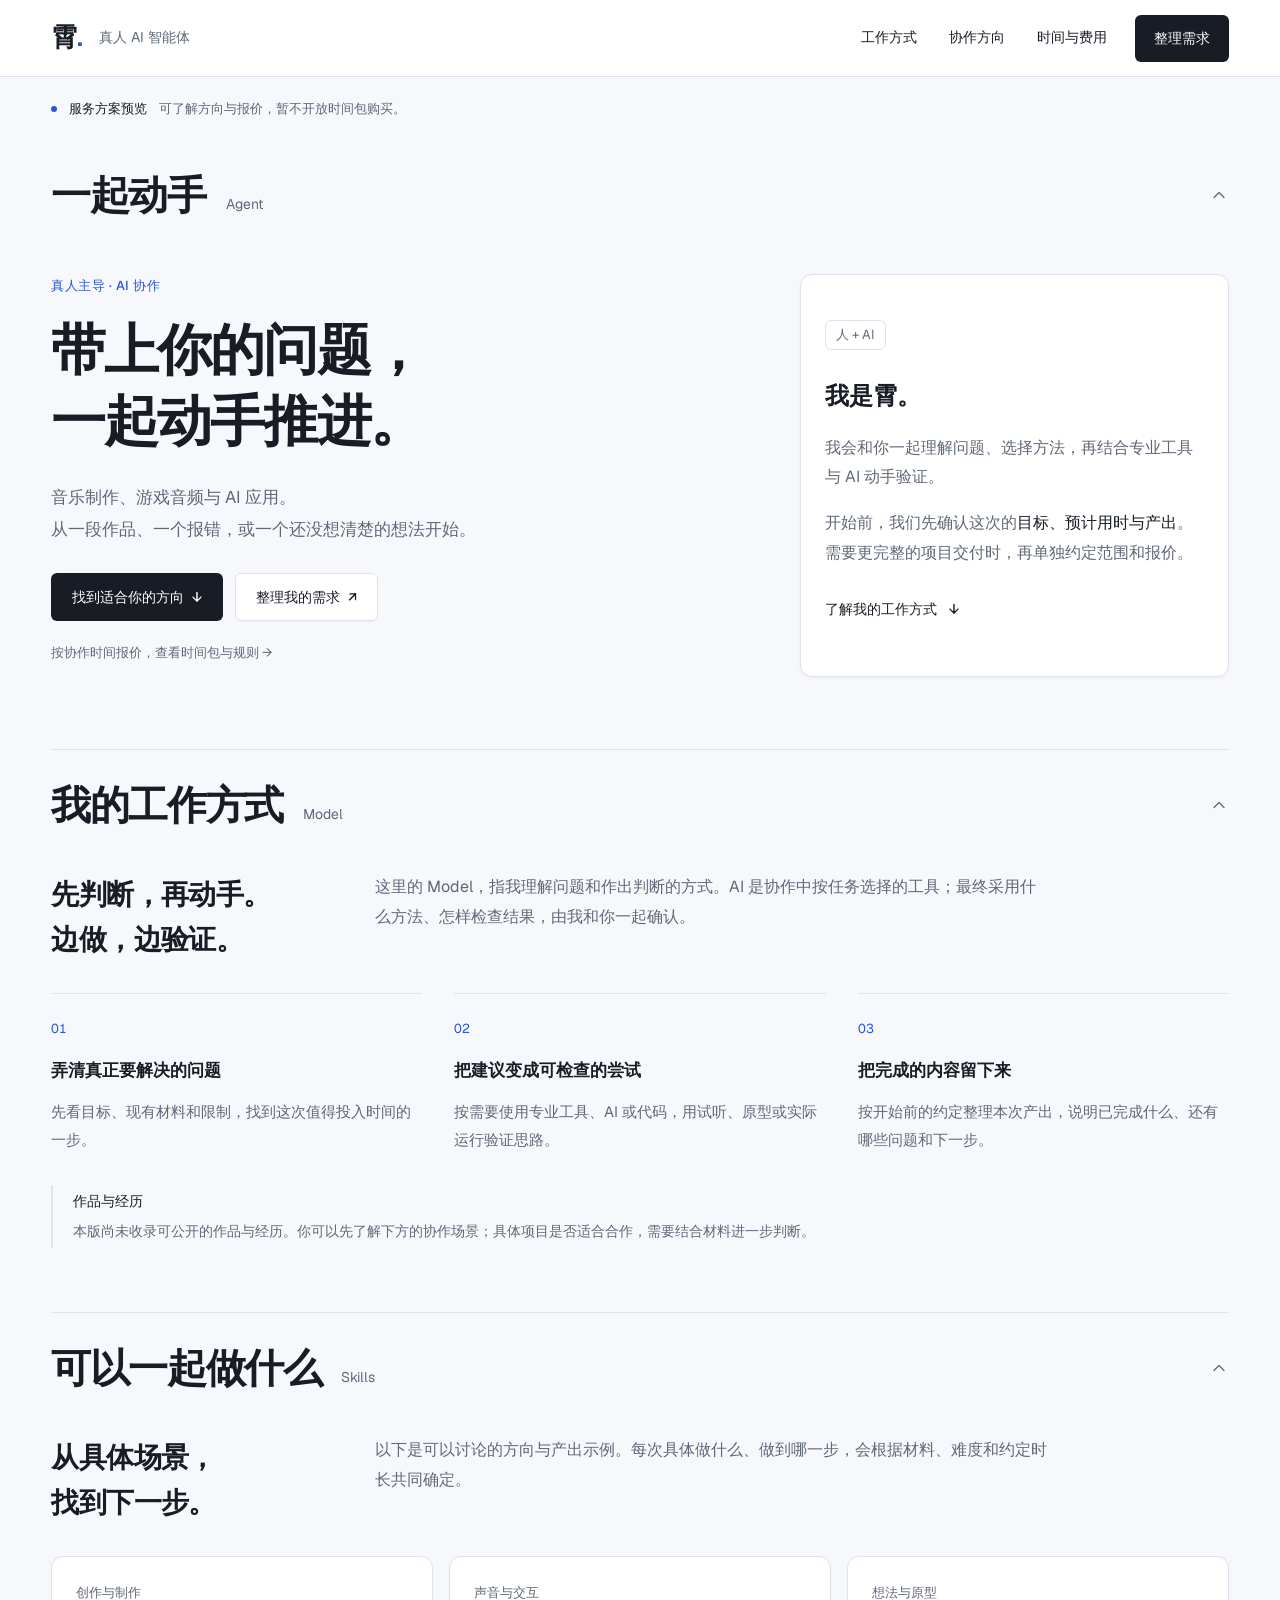
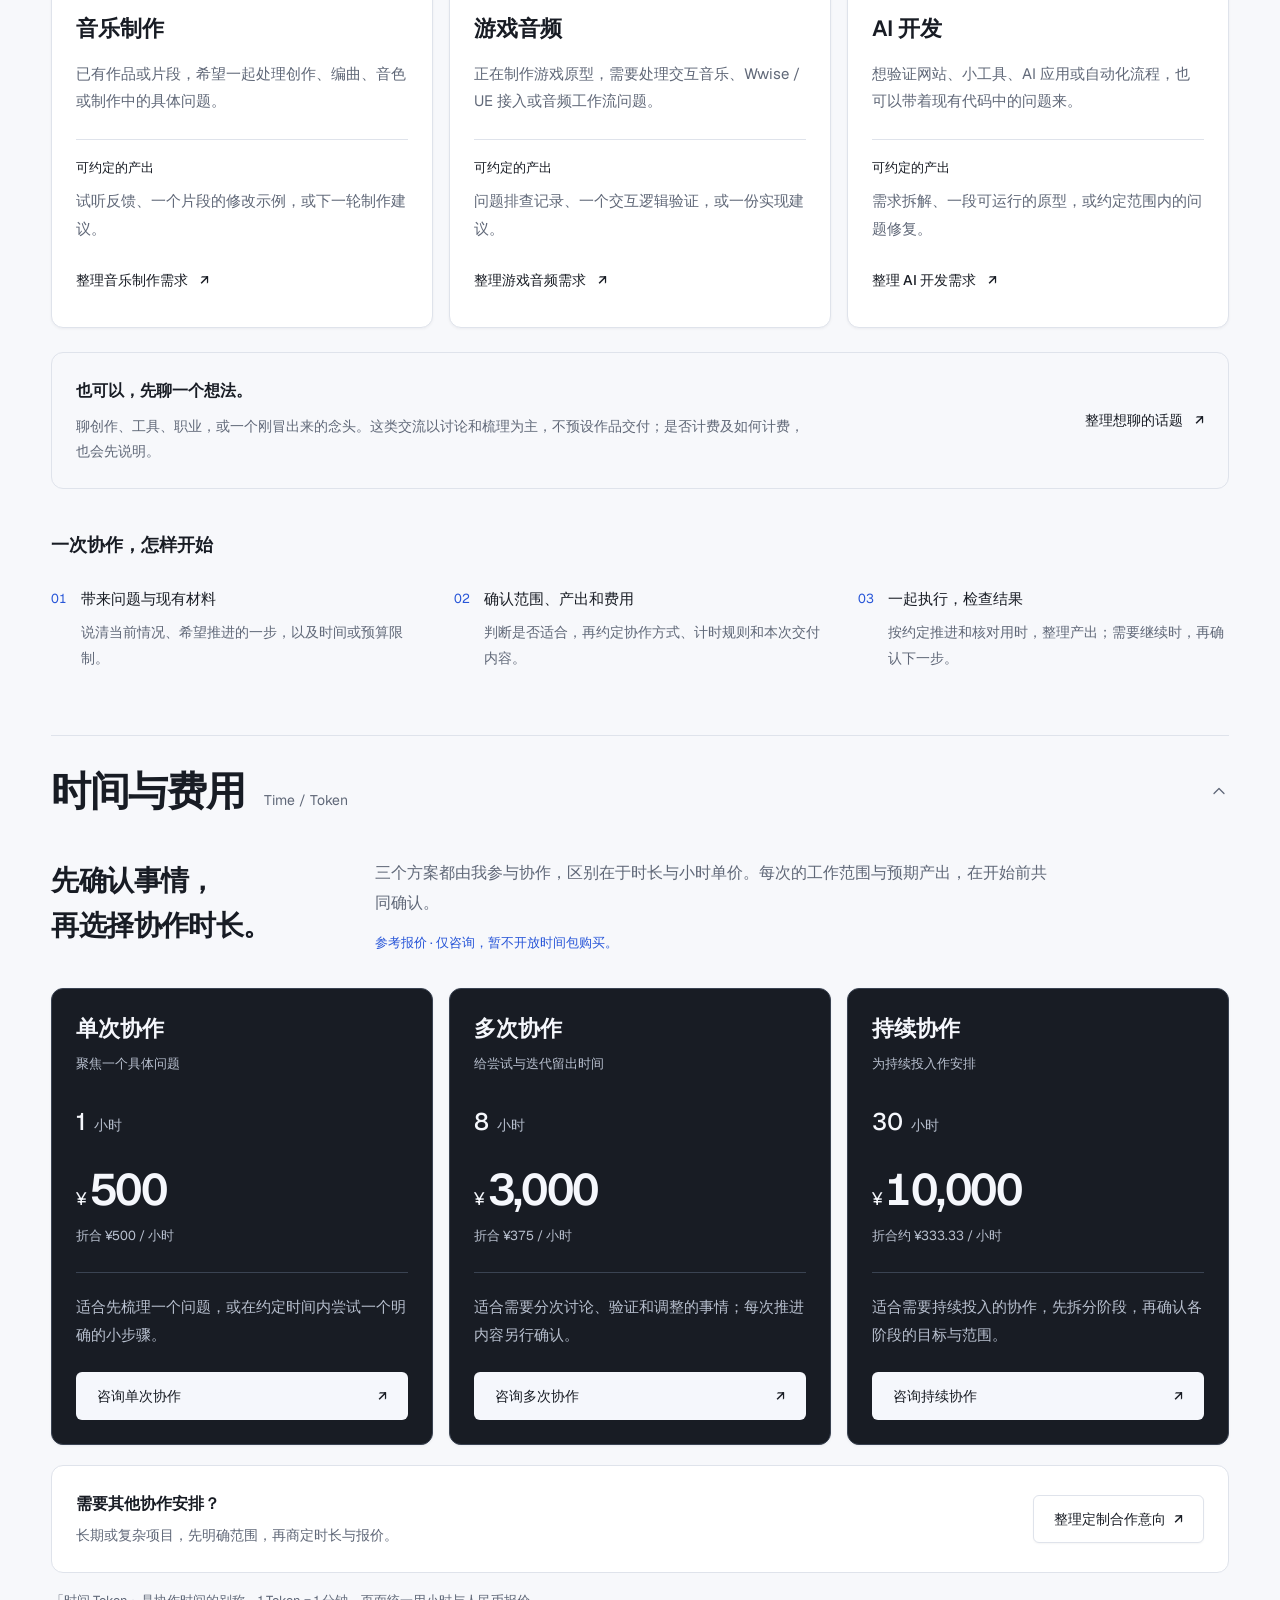
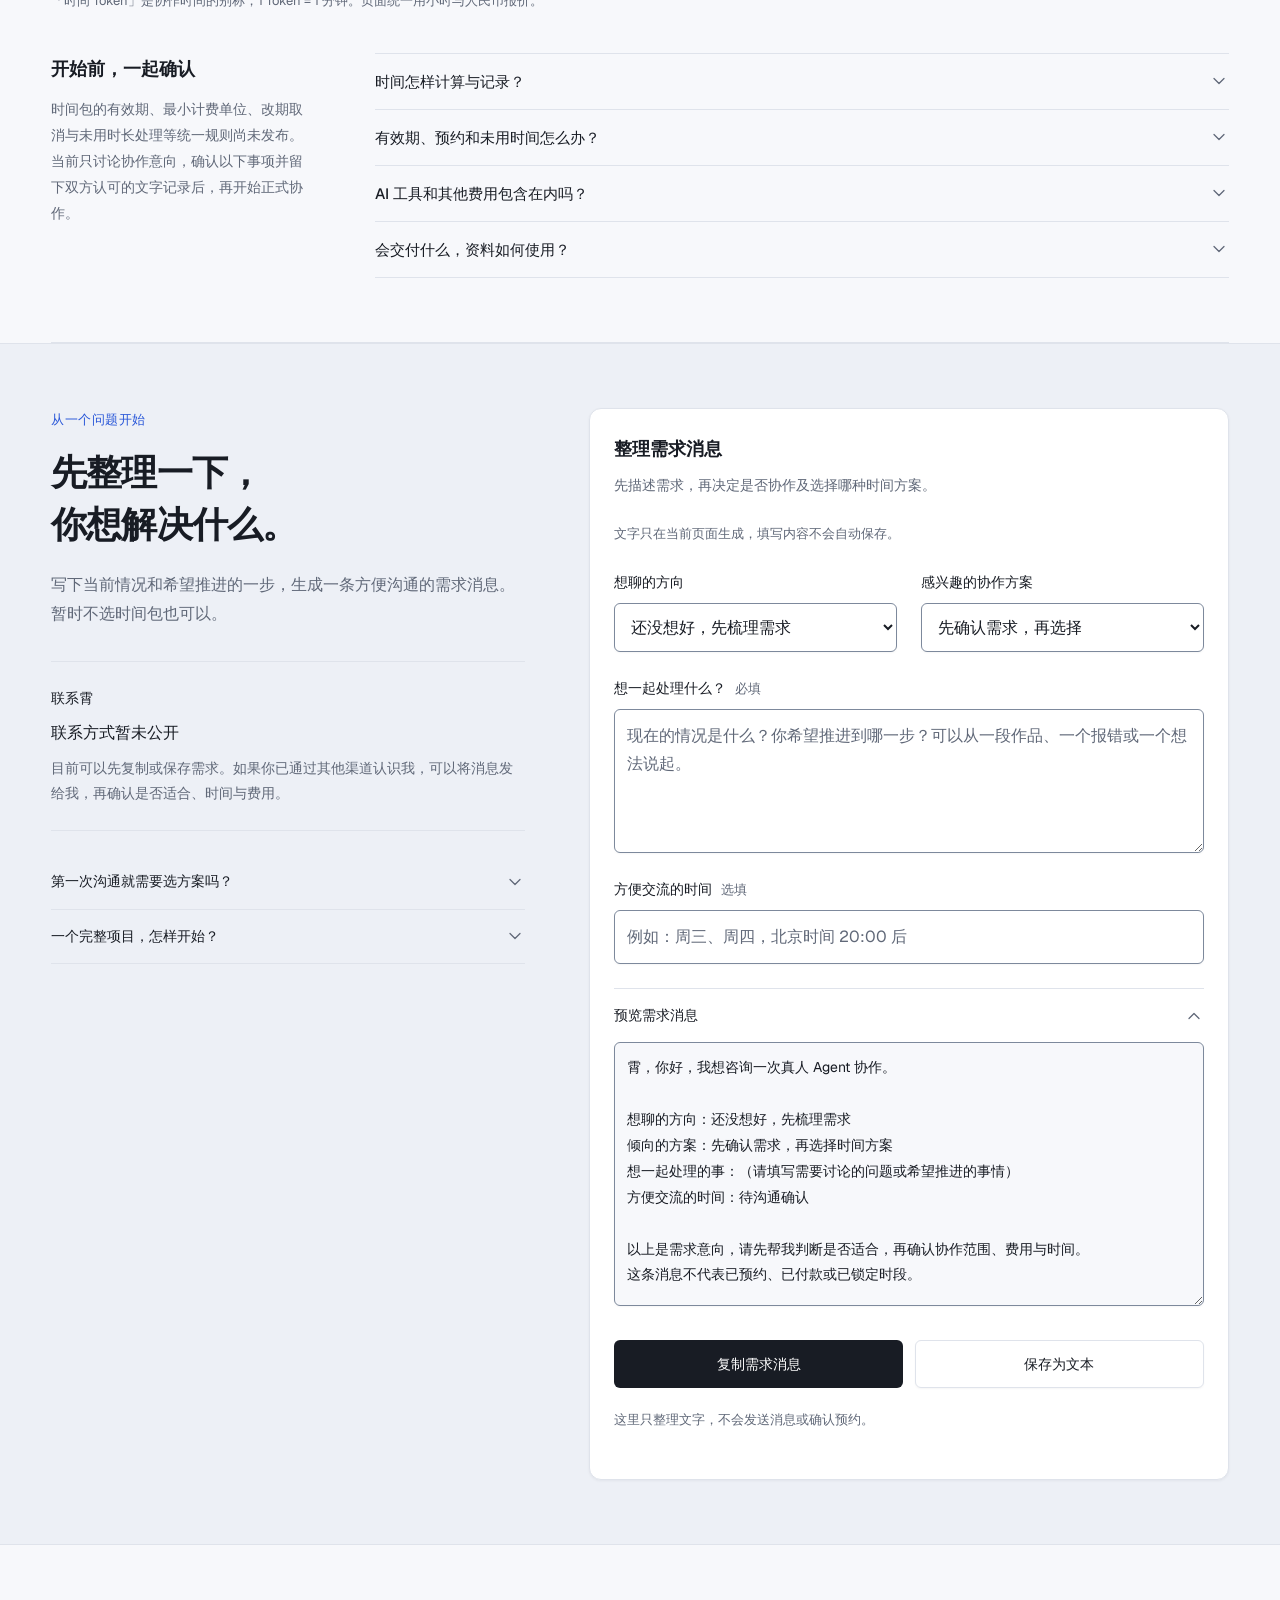
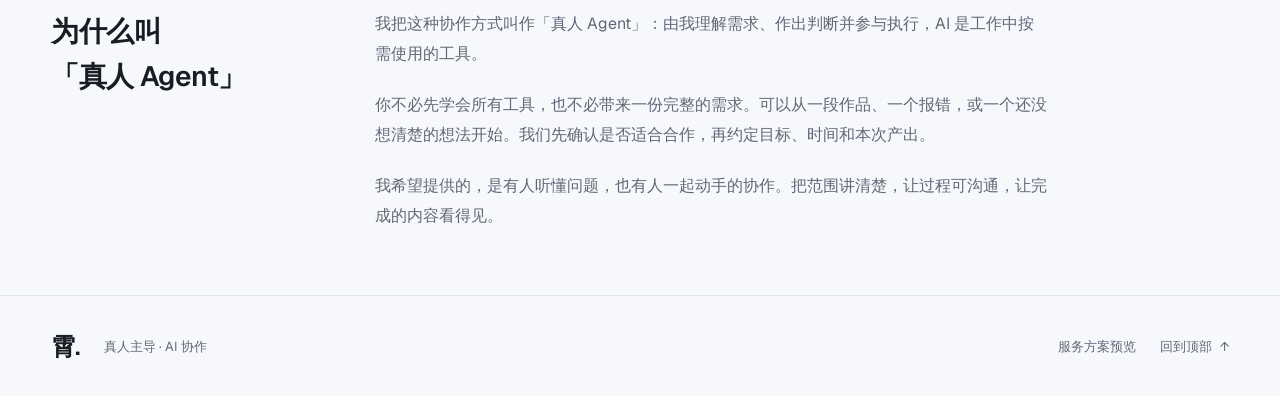
==== human-agent.html @ c73bf878 "Initial commit: Human-AI Hybrid Agent website" ====
<!doctype html>
<html lang="zh-CN">
<head>
  <meta charset="UTF-8">
  <meta name="viewport" content="width=device-width, initial-scale=1">
  <meta name="color-scheme" content="light">
  <meta name="theme-color" content="#f7f8fb">
  <meta name="description" content="霄 · 真人 AI 智能体。音乐制作、游戏音频与 AI 应用方向的真人协作，先确认目标、时间和本次产出，再一起动手推进。">
  <title>霄 · 真人 AI 智能体｜音乐、游戏音频与 AI 应用协作</title>
  <link rel="stylesheet" href="assets/creative-tim-ui.css">
  <link rel="stylesheet" href="assets/human-agent.css">
  <script src="assets/human-agent.js" defer></script>
</head>
<body id="top">
  <a class="skip-link" href="#main">跳到主要内容</a>
  <header class="site-header">
    <nav class="wrap nav" aria-label="主导航">
      <a class="brand" href="#top" aria-label="霄 · 真人 AI 智能体，返回顶部"><span class="brand-name">霄<span class="brand-dot">.</span></span><span class="brand-label">真人 AI 智能体</span></a>
      <div class="nav-links">
        <a href="#model">工作方式</a>
        <a href="#skills">协作方向</a>
        <a href="#tokens">时间与费用</a>
        <a class="ui-button nav-cta" href="#connect">整理需求</a>
      </div>
    </nav>
  </header>

  <main id="main" tabindex="-1">
    <h1 class="sr-only">霄 · 真人 AI 智能体：音乐制作、游戏音频与 AI 应用协作</h1>
    <div class="wrap">
      <div class="preview-note"><span class="status-dot" aria-hidden="true"></span><strong>服务方案预览</strong><span>可了解方向与报价，暂不开放时间包购买。</span></div>

      <details class="chapter" id="agent" open>
        <summary class="chapter-toggle"><h2 class="chapter-title">一起动手<span class="chapter-label" lang="en">Agent</span></h2><svg class="icon accordion-chevron" viewBox="0 0 24 24" aria-hidden="true"><path d="m6 9 6 6 6-6"/></svg></summary>
        <div class="chapter-body">
          <section class="hero" aria-labelledby="hero-title">
            <div class="hero-copy">
              <p class="eyebrow">真人主导 · AI 协作</p>
              <h3 id="hero-title">带上你的问题，<br>一起动手推进。</h3>
              <p class="hero-description">音乐制作、游戏音频与 AI 应用。<br>从一段作品、一个报错，或一个还没想清楚的想法开始。</p>
              <div class="hero-actions"><a class="ui-button" href="#skills">找到适合你的方向 <span aria-hidden="true">↓</span></a><a class="ui-button" data-variant="outline" href="#connect">整理我的需求 <span aria-hidden="true">↗</span></a></div>
              <a class="hero-price-link" href="#tokens">按协作时间报价，查看时间包与规则 <span aria-hidden="true">→</span></a>
            </div>
            <aside class="hero-intro ui-card" aria-label="关于霄">
              <div data-slot="card-content">
                <span class="intro-index" aria-hidden="true">人 + AI</span>
                <h4>我是霄。</h4>
                <p>我会和你一起理解问题、选择方法，再结合专业工具与 AI 动手验证。</p>
                <p>开始前，我们先确认这次的<strong>目标、预计用时与产出</strong>。需要更完整的项目交付时，再单独约定范围和报价。</p>
                <a class="text-link" href="#model">了解我的工作方式 <span aria-hidden="true">↓</span></a>
              </div>
            </aside>
          </section>
        </div>
      </details>

      <details class="chapter" id="model" open>
        <summary class="chapter-toggle"><h2 class="chapter-title">我的工作方式<span class="chapter-label" lang="en">Model</span></h2><svg class="icon accordion-chevron" viewBox="0 0 24 24" aria-hidden="true"><path d="m6 9 6 6 6-6"/></svg></summary>
        <div class="chapter-body">
          <div class="section-heading"><h3>先判断，再动手。<br>边做，边验证。</h3><p>这里的 Model，指我理解问题和作出判断的方式。AI 是协作中按任务选择的工具；最终采用什么方法、怎样检查结果，由我和你一起确认。</p></div>
          <div class="method-grid">
            <article class="method"><span class="index" aria-hidden="true">01</span><h4>弄清真正要解决的问题</h4><p>先看目标、现有材料和限制，找到这次值得投入时间的一步。</p></article>
            <article class="method"><span class="index" aria-hidden="true">02</span><h4>把建议变成可检查的尝试</h4><p>按需要使用专业工具、AI 或代码，用试听、原型或实际运行验证思路。</p></article>
            <article class="method"><span class="index" aria-hidden="true">03</span><h4>把完成的内容留下来</h4><p>按开始前的约定整理本次产出，说明已完成什么、还有哪些问题和下一步。</p></article>
          </div>
          <aside class="portfolio-note" aria-labelledby="portfolio-title"><h4 id="portfolio-title">作品与经历</h4><p>本版尚未收录可公开的作品与经历。你可以先了解下方的协作场景；具体项目是否适合合作，需要结合材料进一步判断。</p></aside>
        </div>
      </details>

      <details class="chapter" id="skills" open>
        <summary class="chapter-toggle"><h2 class="chapter-title">可以一起做什么<span class="chapter-label" lang="en">Skills</span></h2><svg class="icon accordion-chevron" viewBox="0 0 24 24" aria-hidden="true"><path d="m6 9 6 6 6-6"/></svg></summary>
        <div class="chapter-body">
          <div class="section-heading"><h3>从具体场景，<br>找到下一步。</h3><p>以下是可以讨论的方向与产出示例。每次具体做什么、做到哪一步，会根据材料、难度和约定时长共同确定。</p></div>
          <div class="skills-grid">
            <article class="skill ui-card">
              <div data-slot="card-header"><span class="card-kicker">创作与制作</span><h4>音乐制作</h4></div>
              <div data-slot="card-content"><p>已有作品或片段，希望一起处理创作、编曲、音色或制作中的具体问题。</p><div class="possible-output"><h5>可约定的产出</h5><p>试听反馈、一个片段的修改示例，或下一轮制作建议。</p></div></div>
              <div data-slot="card-footer"><a class="text-link" href="#connect" data-topic-choice="音乐制作">整理音乐制作需求 <span aria-hidden="true">↗</span></a></div>
            </article>
            <article class="skill ui-card">
              <div data-slot="card-header"><span class="card-kicker">声音与交互</span><h4>游戏音频</h4></div>
              <div data-slot="card-content"><p>正在制作游戏原型，需要处理交互音乐、Wwise / UE 接入或音频工作流问题。</p><div class="possible-output"><h5>可约定的产出</h5><p>问题排查记录、一个交互逻辑验证，或一份实现建议。</p></div></div>
              <div data-slot="card-footer"><a class="text-link" href="#connect" data-topic-choice="游戏音频">整理游戏音频需求 <span aria-hidden="true">↗</span></a></div>
            </article>
            <article class="skill ui-card">
              <div data-slot="card-header"><span class="card-kicker">想法与原型</span><h4>AI 开发</h4></div>
              <div data-slot="card-content"><p>想验证网站、小工具、AI 应用或自动化流程，也可以带着现有代码中的问题来。</p><div class="possible-output"><h5>可约定的产出</h5><p>需求拆解、一段可运行的原型，或约定范围内的问题修复。</p></div></div>
              <div data-slot="card-footer"><a class="text-link" href="#connect" data-topic-choice="AI 开发">整理 AI 开发需求 <span aria-hidden="true">↗</span></a></div>
            </article>
          </div>
          <div class="conversation-note"><div><h4>也可以，先聊一个想法。</h4><p>聊创作、工具、职业，或一个刚冒出来的念头。这类交流以讨论和梳理为主，不预设作品交付；是否计费及如何计费，也会先说明。</p></div><a class="text-link" href="#connect" data-topic-choice="闲聊与想法">整理想聊的话题 <span aria-hidden="true">↗</span></a></div>
          <section class="process" aria-labelledby="process-title">
            <h3 id="process-title">一次协作，怎样开始</h3>
            <ol class="process-list">
              <li><span class="step-number" aria-hidden="true">01</span><div><h4>带来问题与现有材料</h4><p>说清当前情况、希望推进的一步，以及时间或预算限制。</p></div></li>
              <li><span class="step-number" aria-hidden="true">02</span><div><h4>确认范围、产出和费用</h4><p>判断是否适合，再约定协作方式、计时规则和本次交付内容。</p></div></li>
              <li><span class="step-number" aria-hidden="true">03</span><div><h4>一起执行，检查结果</h4><p>按约定推进和核对用时，整理产出；需要继续时，再确认下一步。</p></div></li>
            </ol>
          </section>
        </div>
      </details>

      <details class="chapter" id="tokens" open>
        <summary class="chapter-toggle"><h2 class="chapter-title">时间与费用<span class="chapter-label" lang="en">Time / Token</span></h2><svg class="icon accordion-chevron" viewBox="0 0 24 24" aria-hidden="true"><path d="m6 9 6 6 6-6"/></svg></summary>
        <div class="chapter-body">
          <div class="section-heading"><h3>先确认事情，<br>再选择协作时长。</h3><div><p>三个方案都由我参与协作，区别在于时长与小时单价。每次的工作范围与预期产出，在开始前共同确认。</p><p class="pricing-state">参考报价 · 仅咨询，暂不开放时间包购买。</p></div></div>
          <div class="plan-grid" role="group" aria-label="协作时间包参考报价">
            <article class="time-plan ui-card" data-plan="single" aria-labelledby="single-title">
              <div data-slot="card-header"><h4 id="single-title" data-plan-name>单次协作</h4><p class="plan-kind">聚焦一个具体问题</p></div>
              <div data-slot="card-content"><p class="plan-hours"><span data-plan-hours>1</span><span>小时</span></p><p class="plan-price"><span class="sr-only">总价：</span><span class="currency">¥</span><span data-plan-price>500</span></p><p class="plan-rate" data-plan-rate></p><p class="plan-description">适合先梳理一个问题，或在约定时间内尝试一个明确的小步骤。</p></div>
              <div data-slot="card-footer"><button class="ui-button tier-button" type="button" data-plan-choice="single" aria-pressed="false" disabled>咨询单次协作 <span aria-hidden="true">↗</span></button></div>
            </article>
            <article class="time-plan ui-card" data-plan="multi" aria-labelledby="multi-title">
              <div data-slot="card-header"><h4 id="multi-title" data-plan-name>多次协作</h4><p class="plan-kind">给尝试与迭代留出时间</p></div>
              <div data-slot="card-content"><p class="plan-hours"><span data-plan-hours>8</span><span>小时</span></p><p class="plan-price"><span class="sr-only">总价：</span><span class="currency">¥</span><span data-plan-price>3,000</span></p><p class="plan-rate" data-plan-rate></p><p class="plan-description">适合需要分次讨论、验证和调整的事情；每次推进内容另行确认。</p></div>
              <div data-slot="card-footer"><button class="ui-button tier-button" type="button" data-plan-choice="multi" aria-pressed="false" disabled>咨询多次协作 <span aria-hidden="true">↗</span></button></div>
            </article>
            <article class="time-plan ui-card" data-plan="ongoing" aria-labelledby="ongoing-title">
              <div data-slot="card-header"><h4 id="ongoing-title" data-plan-name>持续协作</h4><p class="plan-kind">为持续投入作安排</p></div>
              <div data-slot="card-content"><p class="plan-hours"><span data-plan-hours>30</span><span>小时</span></p><p class="plan-price"><span class="sr-only">总价：</span><span class="currency">¥</span><span data-plan-price>10,000</span></p><p class="plan-rate" data-plan-rate></p><p class="plan-description">适合需要持续投入的协作，先拆分阶段，再确认各阶段的目标与范围。</p></div>
              <div data-slot="card-footer"><button class="ui-button tier-button" type="button" data-plan-choice="ongoing" aria-pressed="false" disabled>咨询持续协作 <span aria-hidden="true">↗</span></button></div>
            </article>
          </div>
          <div class="custom-plan"><div><h4>需要其他协作安排？</h4><p>长期或复杂项目，先明确范围，再商定时长与报价。</p></div><button class="ui-button" data-variant="outline" type="button" data-plan-choice="custom" aria-pressed="false" disabled>整理定制合作意向 <span aria-hidden="true">↗</span></button></div>
          <p class="token-note">「时间 Token」是协作时间的别称，1 Token = 1 分钟。页面统一用小时与人民币报价。</p>
          <div class="rules" id="rules">
            <div class="rules-intro"><h3>开始前，一起确认</h3><p>时间包的有效期、最小计费单位、改期取消与未用时长处理等统一规则尚未发布。当前只讨论协作意向，确认以下事项并留下双方认可的文字记录后，再开始正式协作。</p></div>
            <div class="rule-list">
              <details><summary>时间怎样计算与记录？<svg class="icon accordion-chevron" viewBox="0 0 24 24" aria-hidden="true"><path d="m6 9 6 6 6-6"/></svg></summary><p>先约定准备、交流、异步执行和等待分别是否计时，明确最小计费单位、工时记录与余额核对方式。预计超过约定时长时，先确认是否继续及相应费用。</p></details>
              <details><summary>有效期、预约和未用时间怎么办？<svg class="icon accordion-chevron" viewBox="0 0 24 24" aria-hidden="true"><path d="m6 9 6 6 6-6"/></svg></summary><p>开始前确认时间包的有效期、可预约时间、改期与取消方式，以及未用时长和退款的处理规则。当前预览没有发布统一条款，也不接受时间包购买。</p></details>
              <details><summary>AI 工具和其他费用包含在内吗？<svg class="icon accordion-chevron" viewBox="0 0 24 24" aria-hidden="true"><path d="m6 9 6 6 6-6"/></svg></summary><p>AI 是工作中按需使用的工具。页面没有提供第三方账号、官方订阅或模型使用额度。具体工具、素材、部署等费用是否包含，会随协作范围一并说明；另有费用时，先确认再产生。</p></details>
              <details><summary>会交付什么，资料如何使用？<svg class="icon accordion-chevron" viewBox="0 0 24 24" aria-hidden="true"><path d="m6 9 6 6 6-6"/></svg></summary><p>共同确认文件、记录或原型等具体产出，以及交付格式、修改范围、后续支持和成果归属。需要把资料交给第三方 AI 工具处理时，先说明工具、资料范围与使用方式，再确认是否采用。</p></details>
            </div>
          </div>
        </div>
      </details>
    </div>

    <section class="connect-section" id="connect" aria-labelledby="connect-title">
      <div class="wrap connect-layout">
        <div class="connect-copy">
          <p class="eyebrow">从一个问题开始</p>
          <h2 id="connect-title" tabindex="-1">先整理一下，<br>你想解决什么。</h2>
          <p>写下当前情况和希望推进的一步，生成一条方便沟通的需求消息。暂时不选时间包也可以。</p>
          <div class="contact-route" aria-labelledby="contact-route-title"><h3 id="contact-route-title">联系霄</h3><p class="contact-pending">联系方式暂未公开</p><p>目前可以先复制或保存需求。如果你已通过其他渠道认识我，可以将消息发给我，再确认是否适合、时间与费用。</p></div>
          <div class="faqs">
            <details><summary>第一次沟通就需要选方案吗？<svg class="icon accordion-chevron" viewBox="0 0 24 24" aria-hidden="true"><path d="m6 9 6 6 6-6"/></svg></summary><p>可以先描述需求，再判断适合的协作方式。需求沟通是否收费、正式协作如何计费，都需要在开始前说明。选择意向或生成消息不会购买时间包。</p></details>
            <details><summary>一个完整项目，怎样开始？<svg class="icon accordion-chevron" viewBox="0 0 24 24" aria-hidden="true"><path d="m6 9 6 6 6-6"/></svg></summary><p>先看目标、现有条件和交付要求，再拆分阶段并确认报价。时间包提供约定的协作时长，完整项目的交付范围需要另行商定。</p></details>
          </div>
        </div>
        <div class="connect-form ui-card">
          <div data-slot="card-header"><h3>整理需求消息</h3><p id="selected-note" aria-live="polite">先写下需求，再考虑协作方案。</p></div>
          <div data-slot="card-content">
            <p class="tool-state" id="tool-state">需求整理工具尚未就绪。页面内容可以正常阅读。</p>
            <form id="message-form">
              <fieldset id="message-fields" disabled>
                <legend class="sr-only">需求消息内容</legend>
                <div class="field"><label for="topic">想聊的方向</label><select class="ui-input" id="topic" name="topic"><option value="还没想好，先梳理需求">还没想好，先梳理需求</option><option value="音乐制作">音乐制作</option><option value="游戏音频">游戏音频</option><option value="AI 开发">AI 开发</option><option value="闲聊与想法">闲聊与想法</option></select></div>
                <div class="field"><label for="tier">感兴趣的协作方案</label><select class="ui-input" id="tier" name="tier"><option value="undecided">先确认需求，再选择</option></select></div>
                <div class="field field-full"><label for="brief">想一起处理什么？ <span>必填</span></label><textarea class="ui-input" id="brief" name="brief" required maxlength="2000" placeholder="现在的情况是什么？你希望推进到哪一步？可以从一段作品、一个报错或一个想法说起。"></textarea></div>
                <div class="field field-full"><label for="availability">方便交流的时间 <span>选填</span></label><input class="ui-input" id="availability" name="availability" type="text" maxlength="200" placeholder="例如：周三、周四，北京时间 20:00 后"></div>
                <details class="message-preview field-full" id="message-preview" open><summary>预览需求消息<svg class="icon accordion-chevron" viewBox="0 0 24 24" aria-hidden="true"><path d="m6 9 6 6 6-6"/></svg></summary><label class="sr-only" for="message-output">需求消息预览，可手动选择复制</label><textarea class="ui-input" id="message-output" readonly></textarea></details>
                <div class="form-actions field-full"><button class="ui-button" id="copy-message" type="button">复制需求消息</button><button class="ui-button" data-variant="outline" id="save-message" type="button">保存为文本</button></div>
              </fieldset>
            </form>
            <p class="message-status" id="message-status" role="status" aria-live="polite" aria-atomic="true">这里只整理文字，不会发送消息或确认预约。</p>
            <noscript><p class="noscript-note">浏览器未开启 JavaScript，需求整理工具不可用。你可以自行记录问题；本预览页尚未提供公开联系方式。</p></noscript>
          </div>
        </div>
      </div>
    </section>

    <section class="wrap about-section" id="about" aria-labelledby="about-title">
      <div class="section-heading"><h2 id="about-title">为什么叫<br>「真人 Agent」</h2><div class="about-copy"><p>我把这种协作方式叫作「真人 Agent」：由我理解需求、作出判断并参与执行，AI 是工作中按需使用的工具。</p><p>你不必先学会所有工具，也不必带来一份完整的需求。可以从一段作品、一个报错，或一个还没想清楚的想法开始。我们先确认是否适合合作，再约定目标、时间和本次产出。</p><p>我希望提供的，是有人听懂问题，也有人一起动手的协作。把范围讲清楚，让过程可沟通，让完成的内容看得见。</p></div></div>
    </section>
  </main>
  <footer class="site-footer"><div class="wrap footer-inner"><p><strong>霄.</strong><span>真人主导 · AI 协作</span></p><div><span>服务方案预览</span><a href="#top">回到顶部 <span aria-hidden="true">↑</span></a></div></div></footer>
</body>
</html>
---- assets/creative-tim-ui.css ----
/* Static HTML adaptation of Creative Tim UI / shadcn primitives.
   Source: https://github.com/creativetimofficial/ui
   MIT license: licenses/creative-tim-ui-LICENSE.md
   Native elements replace React/Radix runtime behavior for this local page. */
@font-face {
  font-family: "Geist";
  src: url("fonts/Geist-Variable.ttf") format("truetype");
  font-style: normal;
  font-weight: 100 900;
  font-display: swap;
}
:root {
  --ui-radius: 10px;
  --ui-card: #ffffff;
  --ui-card-foreground: #181c24;
  --ui-border: #dfe3eb;
  --ui-primary: #181c24;
  --ui-primary-foreground: #ffffff;
  --ui-secondary: #f1f3f7;
  --ui-muted-foreground: #606878;
  --ui-ring: #2856d8;
  --ui-shadow-sm: 0 1px 3px rgb(24 28 36 / 5%);
}
/* card.tsx: Card > CardHeader + CardContent + CardFooter */
.ui-card {
  display: flex;
  flex-direction: column;
  gap: 24px;
  padding-block: 24px;
  border: 1px solid var(--ui-border);
  border-radius: calc(var(--ui-radius) + 2px);
  background: var(--ui-card);
  color: var(--ui-card-foreground);
  box-shadow: var(--ui-shadow-sm);
}
.ui-card > [data-slot="card-header"] { display: grid; gap: 8px; padding-inline: 24px; }
.ui-card > [data-slot="card-content"] { padding-inline: 24px; }
.ui-card > [data-slot="card-footer"] { display: flex; align-items: center; padding-inline: 24px; margin-top: auto; }
/* button.tsx: primary, outline and link variants. Touch targets are enlarged to 48px. */
.ui-button {
  display: inline-flex;
  align-items: center;
  justify-content: center;
  gap: 8px;
  min-height: 48px;
  padding: 12px 20px;
  border: 1px solid transparent;
  border-radius: calc(var(--ui-radius) - 4px);
  background: var(--ui-primary);
  color: var(--ui-primary-foreground);
  font-size: .875rem;
  font-weight: 500;
  line-height: 1.5;
  text-align: center;
  transition: background .18s, border-color .18s, color .18s;
}
.ui-button:hover { background: #303744; }
.ui-button[data-variant="outline"] { border-color: var(--ui-border); background: var(--ui-card); color: var(--ui-card-foreground); box-shadow: 0 1px 2px rgb(24 28 36 / 4%); }
.ui-button[data-variant="outline"]:hover { background: var(--ui-secondary); }
.ui-button:disabled { pointer-events: none; opacity: .5; }
.ui-button .icon { width: 16px; height: 16px; }
.ui-button:focus-visible, .ui-input:focus-visible, .ui-accordion-trigger:focus-visible {
  outline: 3px solid var(--ui-ring);
  outline-offset: 3px;
}
/* accordion.tsx: full-width trigger, trailing chevron, native details state. */
.ui-accordion-trigger { display: flex; align-items: center; justify-content: space-between; gap: 16px; border-radius: 6px; text-align: left; }
.accordion-chevron { width: 20px; height: 20px; flex-shrink: 0; color: var(--ui-muted-foreground); transition: transform .2s; }
details[open] > .ui-accordion-trigger > .accordion-chevron { transform: rotate(180deg); }
/* input.tsx / textarea.tsx: neutral fields, rounded-md, clear focus ring. */
.ui-input { width: 100%; min-width: 0; min-height: 48px; padding: 12px; border: 1px solid #7d899c; border-radius: 6px; background: var(--ui-card); color: var(--ui-card-foreground); font-size: 1rem; line-height: 1.75; box-shadow: 0 1px 2px rgb(24 28 36 / 4%); }
.ui-input::placeholder { color: var(--ui-muted-foreground); opacity: 1; }
.ui-input:disabled { cursor: not-allowed; opacity: .5; }
@media (prefers-reduced-motion: reduce) {
  .ui-button, .accordion-chevron { transition: none; }
}
---- assets/human-agent.css ----
:root {
  --paper: #f7f8fb;
  --white: #fff;
  --ink: #181c24;
  --muted: #606878;
  --line: #dfe3eb;
  --accent: #2856d8;
  --soft: #edf0f6;
  --dark-muted: #b8c0cf;
  --dark-line: #3a4352;
  --accent-light: #c4d8ff;
  --font-body: "Geist", "PingFang SC", "Hiragino Sans GB", "Microsoft YaHei", sans-serif;
  --section-space: clamp(40px, 5vw, 64px);
  --gutter: clamp(32px, 5vw, 72px);
}
* { box-sizing: border-box; }
[hidden] { display: none !important; }
html { scroll-behavior: smooth; scroll-padding-top: 100px; scrollbar-color: #a2adbe var(--paper); }
body { margin: 0; background: var(--paper); color: var(--ink); font: 400 1rem/1.8 var(--font-body); -webkit-font-smoothing: antialiased; }
h1, h2, h3, h4, h5, p { margin: 0; }
h1, h2, h3, h4, h5 { font-weight: 600; }
a { color: inherit; text-decoration: none; text-underline-offset: .25em; }
a:hover { text-decoration: underline; }
button, input, select, textarea { font: inherit; }
button, a, summary { touch-action: manipulation; -webkit-tap-highlight-color: transparent; }
button, summary { cursor: pointer; }
button:disabled { cursor: not-allowed; }
::selection { background: var(--accent-light); color: var(--ink); }
:is(button, a, input, select, textarea, summary, [tabindex]):focus-visible { outline: 3px solid var(--accent); outline-offset: 5px; }
.wrap { width: calc(100% - clamp(40px, 8vw, 128px)); max-width: 1200px; margin-inline: auto; }
.sr-only { position: absolute; width: 1px; height: 1px; padding: 0; margin: -1px; overflow: hidden; clip-path: inset(50%); white-space: nowrap; border: 0; }
.icon { width: 20px; height: 20px; flex-shrink: 0; fill: none; stroke: currentColor; stroke-width: 1.5; stroke-linecap: round; stroke-linejoin: round; }
.text-link { display: inline-flex; align-items: center; gap: 12px; min-height: 44px; font-size: .875rem; font-weight: 500; }
.text-link:hover { color: var(--accent); }
.skip-link { position: fixed; z-index: 100; top: 12px; left: 12px; transform: translateY(-180%); padding: 12px 20px; border-radius: 6px; background: var(--ink); color: var(--white); }
.skip-link:focus { transform: translateY(0); }
.site-header { position: sticky; top: 0; z-index: 20; border-bottom: 1px solid var(--line); background: var(--white); }
.nav { display: flex; align-items: center; justify-content: space-between; gap: 24px; min-height: 76px; }
.brand { display: inline-flex; align-items: center; gap: 16px; flex-shrink: 0; }
.brand:hover { text-decoration: none; }
.brand-name { font-size: 1.625rem; font-weight: 600; line-height: 1.2; }
.brand-dot { color: var(--accent); }
.brand-label { font-size: .875rem; color: var(--muted); }
.nav-links { display: flex; align-items: center; gap: 8px; font-size: .875rem; }
.nav-links a { display: inline-flex; align-items: center; justify-content: center; padding-inline: 12px; min-height: 44px; border-radius: 6px; white-space: nowrap; }
.nav-links a:hover { text-decoration: none; background: var(--soft); }
.nav-links .nav-cta { margin-left: 8px; padding-inline: 18px; }
.nav-links .nav-cta:hover { background: #303744; }
.preview-note { display: flex; align-items: baseline; gap: 8px 12px; flex-wrap: wrap; padding-block: 20px; color: var(--muted); font-size: .8125rem; }
.preview-note strong { color: var(--ink); font-weight: 500; }
.status-dot { align-self: center; width: 6px; height: 6px; border-radius: 50%; background: var(--accent); }
.chapter { border-bottom: 1px solid var(--line); }
.chapter-toggle { display: flex; align-items: center; justify-content: space-between; gap: 20px; padding-block: 28px; list-style: none; }
summary::-webkit-details-marker { display: none; }
summary::marker { content: ""; }
.chapter-title { display: flex; flex-wrap: wrap; align-items: baseline; gap: 8px 20px; min-width: 0; font-size: clamp(1.5rem, 3.2vw, 2.5rem); line-height: 1.35; letter-spacing: -.035em; }
.chapter-label { color: var(--muted); font-size: .875rem; font-weight: 400; letter-spacing: 0; }
details[open] > summary > .accordion-chevron { transform: rotate(180deg); }
.chapter-body { padding-top: 12px; padding-bottom: var(--section-space); }
.hero { display: grid; grid-template-columns: minmax(0, 1.6fr) minmax(0, 1fr); gap: var(--gutter); align-items: center; padding-block: 12px 8px; }
.eyebrow { font-size: .8125rem; color: var(--accent); font-weight: 500; letter-spacing: .04em; }
.hero h3 { margin-top: 16px; font-size: clamp(2rem, 4.3vw, 3.5rem); font-weight: 600; letter-spacing: -.035em; line-height: 1.3; }
.hero-description { margin-top: 24px; color: var(--muted); font-size: 1.0625rem; line-height: 1.9; }
.hero-actions { display: flex; flex-wrap: wrap; gap: 12px; margin-top: 28px; }
.hero-price-link { display: inline-block; padding-block: 12px; margin-top: 8px; font-size: .8125rem; color: var(--muted); }
.hero-intro { align-self: stretch; justify-content: center; }
.intro-index { display: inline-block; font-size: .8125rem; color: var(--muted); border: 1px solid var(--line); border-radius: 6px; padding: 2px 10px; margin-bottom: 24px; }
.hero-intro h4 { font-size: 1.5rem; margin-bottom: 16px; }
.hero-intro p { font-size: 1rem; line-height: 1.85; color: var(--muted); }
.hero-intro p + p { margin-top: 16px; }
.hero-intro strong { color: var(--ink); font-weight: 500; }
.hero-intro .text-link { margin-top: 20px; }
.section-heading { display: grid; grid-template-columns: 260px minmax(0, 1fr); gap: var(--gutter); align-items: start; margin-bottom: 32px; }
.section-heading > h2, .section-heading > h3 { font-size: clamp(1.375rem, 2.3vw, 1.75rem); line-height: 1.6; letter-spacing: -.02em; }
.section-heading p { color: var(--muted); max-width: 42em; line-height: 1.9; }
.method-grid { display: grid; grid-template-columns: repeat(3, minmax(0, 1fr)); gap: 32px; }
.method { border-top: 1px solid var(--line); padding-top: 20px; }
.index { color: var(--accent); font-size: .8125rem; font-variant-numeric: tabular-nums; }
.method h4 { font-size: 1.0625rem; margin-top: 12px; margin-bottom: 12px; }
.method p { color: var(--muted); font-size: .9375rem; line-height: 1.85; }
.portfolio-note { margin-top: 32px; border-left: 2px solid var(--line); padding: 4px 0 4px 20px; }
.portfolio-note h4 { font-size: .875rem; font-weight: 500; }
.portfolio-note p { margin-top: 4px; color: var(--muted); font-size: .875rem; max-width: 64em; }
.skills-grid { display: grid; grid-template-columns: repeat(3, minmax(0, 1fr)); gap: 16px; }
.skill { min-width: 0; gap: 16px; }
.card-kicker { color: var(--muted); font-size: .8125rem; }
.skill h4 { font-size: 1.375rem; line-height: 1.4; }
.skill p { color: var(--muted); line-height: 1.85; font-size: .9375rem; }
.possible-output { margin-top: 24px; border-top: 1px solid var(--line); padding-top: 16px; }
.possible-output h5 { font-size: .8125rem; margin-bottom: 8px; font-weight: 500; }
.conversation-note { display: flex; align-items: center; justify-content: space-between; gap: 16px 40px; margin-top: 24px; padding: 24px; border: 1px solid var(--line); border-radius: 12px; }
.conversation-note h4 { font-size: 1rem; margin-bottom: 8px; }
.conversation-note p { font-size: .875rem; color: var(--muted); max-width: 52em; }
.conversation-note .text-link { flex-shrink: 0; }
.process { margin-top: 40px; }
.process > h3 { font-size: 1.125rem; }
.process-list { list-style: none; display: grid; grid-template-columns: repeat(3, minmax(0, 1fr)); gap: 32px; padding: 0; margin: 24px 0 0; }
.process-list li { display: flex; align-items: flex-start; gap: 14px; min-width: 0; }
.step-number { flex-shrink: 0; padding-top: 2px; color: var(--accent); font-size: .8125rem; font-variant-numeric: tabular-nums; }
.process-list h4 { font-size: .9375rem; font-weight: 500; }
.process-list p { margin-top: 8px; font-size: .875rem; color: var(--muted); }
.section-heading .pricing-state { display: inline-block; margin-top: 12px; font-size: .8125rem; color: var(--accent); }
.plan-grid { display: grid; grid-template-columns: repeat(3, minmax(0, 1fr)); gap: 16px; }
.time-plan { --ui-card: var(--ink); --ui-card-foreground: #f5f7fc; --ui-border: var(--dark-line); min-width: 0; }
.time-plan:has(.tier-button[aria-pressed="true"]) { border-color: var(--accent); box-shadow: 0 0 0 2px var(--accent); }
.time-plan h4 { font-size: 1.375rem; line-height: 1.4; }
.plan-kind { color: var(--dark-muted); font-size: .8125rem; }
.plan-hours { display: flex; align-items: baseline; gap: 8px; font-size: .875rem; color: var(--dark-muted); }
.plan-hours [data-plan-hours] { color: #f5f7fc; font-size: 1.5rem; font-weight: 500; }
.plan-price { display: flex; gap: 5px; align-items: baseline; margin-top: 16px; font-size: clamp(2rem, 3.5vw, 2.75rem); font-weight: 600; letter-spacing: -.035em; line-height: 1.4; white-space: nowrap; font-variant-numeric: lining-nums tabular-nums; }
.currency { font-size: 1.125rem; font-weight: 400; }
.plan-rate { color: var(--dark-muted); margin-top: 4px; font-size: .8125rem; font-variant-numeric: tabular-nums; }
.plan-rate:empty { display: none; }
.plan-description { border-top: 1px solid var(--dark-line); padding-top: 20px; margin-top: 24px; color: var(--dark-muted); font-size: .9375rem; line-height: 1.85; }
.tier-button { --ui-primary: #f5f7fc; --ui-primary-foreground: var(--ink); width: 100%; justify-content: space-between; }
.tier-button:hover, .tier-button[aria-pressed="true"] { background: var(--accent-light); }
.time-plan :focus-visible { outline-color: var(--accent-light); }
.custom-plan { display: flex; align-items: center; justify-content: space-between; gap: 24px; margin-top: 20px; padding: 24px; background: var(--white); border: 1px solid var(--line); border-radius: 12px; }
.custom-plan h4 { font-size: 1rem; }
.custom-plan p { color: var(--muted); font-size: .875rem; margin-top: 4px; }
.custom-plan button { flex-shrink: 0; }
.token-note { margin-top: 16px; font-size: .8125rem; color: var(--muted); }
.rules { margin-top: 40px; display: grid; grid-template-columns: 260px minmax(0, 1fr); gap: var(--gutter); }
.rules-intro h3 { font-size: 1.125rem; }
.rules-intro p { font-size: .875rem; color: var(--muted); line-height: 1.85; margin-top: 12px; }
.rule-list { border-top: 1px solid var(--line); }
.rule-list details, .faqs details { border-bottom: 1px solid var(--line); }
.rule-list summary, .faqs summary, .message-preview summary { display: flex; align-items: center; justify-content: space-between; gap: 16px; list-style: none; min-height: 52px; padding-block: 14px; font-size: .9375rem; font-weight: 500; }
.rule-list p, .faqs details p { font-size: .875rem; color: var(--muted); line-height: 1.9; padding: 0 28px 20px 0; }
.connect-section { background: var(--soft); border-block: 1px solid var(--line); padding-block: var(--section-space); }
.connect-layout { display: grid; grid-template-columns: minmax(0, 1fr) minmax(0, 1.35fr); gap: var(--gutter); align-items: start; }
.connect-copy h2 { font-size: clamp(1.75rem, 3vw, 2.25rem); line-height: 1.45; letter-spacing: -.025em; margin-top: 16px; }
.connect-copy > p:not(.eyebrow) { margin-top: 20px; color: var(--muted); }
.contact-route { margin-top: 32px; padding-block: 24px; border-top: 1px solid var(--line); border-bottom: 1px solid var(--line); }
.contact-route h3 { font-size: .875rem; font-weight: 500; }
.contact-route p { font-size: .875rem; color: var(--muted); margin-top: 8px; }
.contact-route .contact-pending { font-size: 1rem; color: var(--ink); font-weight: 500; }
.faqs { margin-top: 24px; }
.faqs summary { font-size: .875rem; }
.connect-form { min-width: 0; }
.connect-form h3 { font-size: 1.125rem; }
#selected-note { font-size: .875rem; font-weight: 400; color: var(--muted); }
.tool-state { font-size: .8125rem; color: var(--muted); margin-bottom: 24px; }
#message-fields { display: grid; grid-template-columns: repeat(2, minmax(0, 1fr)); gap: 24px; min-width: 0; padding: 0; margin: 0; border: 0; }
#message-fields:disabled { opacity: .65; }
.field { display: flex; flex-direction: column; gap: 8px; min-width: 0; }
.field-full { grid-column: 1 / -1; min-width: 0; }
.field label { font-size: .875rem; font-weight: 500; }
.field label span { font-weight: 400; margin-left: 6px; color: var(--muted); font-size: .8125rem; }
.ui-input { font-family: var(--font-body); }
textarea.ui-input { min-height: 144px; resize: vertical; }
.message-preview { border-top: 1px solid var(--line); }
.message-preview summary { font-size: .875rem; }
#message-output { min-height: 264px; background: var(--paper); font-size: .875rem; line-height: 1.85; }
.form-actions { display: flex; flex-wrap: wrap; gap: 12px; }
.form-actions .ui-button { flex: 1 1 160px; }
.message-status { font-size: .8125rem; color: var(--muted); margin-top: 20px; min-height: 3.6em; }
.noscript-note { padding-top: 16px; color: var(--ink); font-size: .875rem; }
.about-section { padding-block: var(--section-space); }
.about-section .section-heading { margin-bottom: 0; }
.about-copy p + p { margin-top: 20px; }
.site-footer { border-top: 1px solid var(--line); padding-block: 28px; }
.footer-inner { display: flex; align-items: center; justify-content: space-between; gap: 24px; color: var(--muted); font-size: .8125rem; }
.footer-inner > p, .footer-inner > div { display: flex; align-items: center; gap: 24px; }
.footer-inner strong { font-size: 1.5rem; color: var(--ink); font-weight: 600; }
.footer-inner a { display: inline-flex; align-items: center; gap: 8px; min-height: 44px; white-space: nowrap; }
@media (max-width: 1023px) {
  .section-heading, .rules { grid-template-columns: 1fr; gap: 20px; }
  .section-heading h3 br { display: none; }
  .hero { gap: 32px; grid-template-columns: minmax(0, 1.35fr) minmax(0, 1fr); }
  .method-grid { gap: 24px; }
  .process-list { grid-template-columns: 1fr; gap: 20px; }
  .process-list p { margin-top: 4px; }
  .connect-layout { grid-template-columns: 1fr; gap: 32px; }
  .connect-copy > p { max-width: 42em; }
  .connect-copy h2 br { display: none; }
  .contact-route { margin-top: 24px; }
  .faqs { display: grid; grid-template-columns: repeat(2, minmax(0, 1fr)); gap: 24px; }
  .about-section h2 br { display: none; }
}
@media (max-width: 767px) {
  html { scroll-padding-top: 148px; }
  .nav { flex-wrap: wrap; gap: 12px; padding-block: 14px 8px; }
  .brand-name { font-size: 1.375rem; }
  .nav-links { width: 100%; justify-content: space-between; gap: 4px; font-size: .8125rem; }
  .nav-links a { padding-inline: 4px; }
  .nav-links .nav-cta { margin-left: 0; padding: 8px 12px; min-height: 44px; }
  .preview-note { align-items: center; column-gap: 8px; padding-block: 16px; }
  .preview-note > span:last-child { flex-basis: 100%; }
  .chapter-toggle { gap: 16px; padding-block: 24px; }
  .chapter-title { gap: 6px 12px; }
  .chapter-label { font-size: .75rem; }
  .hero { grid-template-columns: 1fr; gap: 28px; padding-top: 0; }
  .hero h3 { font-size: clamp(2rem, 7.5vw, 3rem); }
  .hero-description { font-size: 1rem; }
  .intro-index { margin-bottom: 16px; }
  .hero-intro h4 { font-size: 1.25rem; }
  .hero-intro p { font-size: .9375rem; }
  .hero-actions { margin-top: 24px; }
  .section-heading { margin-bottom: 24px; }
  .method-grid, .skills-grid, .plan-grid { grid-template-columns: 1fr; }
  .method-grid { gap: 24px; }
  .method h4 { margin-top: 8px; margin-bottom: 8px; }
  .conversation-note, .custom-plan { align-items: flex-start; flex-direction: column; gap: 12px; }
  .conversation-note { padding: 20px 24px; }
  .process, .rules { margin-top: 32px; }
  .plan-price { font-size: 2.625rem; }
  .plan-description { margin-top: 20px; padding-top: 16px; }
  .faqs { display: block; }
  .about-copy p { font-size: .9375rem; }
}
@media (max-width: 479px) {
  .brand-label { font-size: .8125rem; }
  .chapter-title { font-size: 1.5rem; }
  .hero-actions .ui-button { width: 100%; }
  #message-fields { grid-template-columns: 1fr; gap: 20px; }
  .custom-plan .ui-button { width: 100%; }
  .footer-inner { flex-direction: column; align-items: stretch; gap: 12px; }
  .footer-inner > div { justify-content: space-between; }
}
@media (max-width: 359px) {
  .nav-links { gap: 2px; flex-wrap: wrap; }
  .nav-links a { padding-inline: 2px; }
  .nav-links .nav-cta { font-size: inherit; padding-inline: 10px; }
}
@media (prefers-reduced-motion: reduce) {
  html { scroll-behavior: auto; }
  *, *::before, *::after { transition: none !important; animation: none !important; }
}
@media print {
  .site-header { position: static; }
  .nav-links, .skip-link, .hero-actions, .hero-price-link, .text-link, .tier-button, .custom-plan button, .connect-section, .accordion-chevron, .footer-inner a { display: none !important; }
  body { background: white; color: black; font-size: 11pt; }
  .wrap { width: 100%; max-width: none; }
  .hero { grid-template-columns: 1.5fr 1fr; }
  .chapter-body, .about-section { padding-block: 16px; }
  .section-heading, .rules { grid-template-columns: 1fr; gap: 12px; }
  .plan-grid { grid-template-columns: repeat(3, minmax(0, 1fr)); }
  .time-plan { --ui-card: white; --ui-card-foreground: black; --ui-border: #aaa; break-inside: avoid; }
  .time-plan :is(.plan-hours, [data-plan-hours], .plan-kind, .plan-rate, .plan-description) { color: #444; }
  .plan-price { font-size: 1.75rem; }
  .ui-card { box-shadow: none; }
}
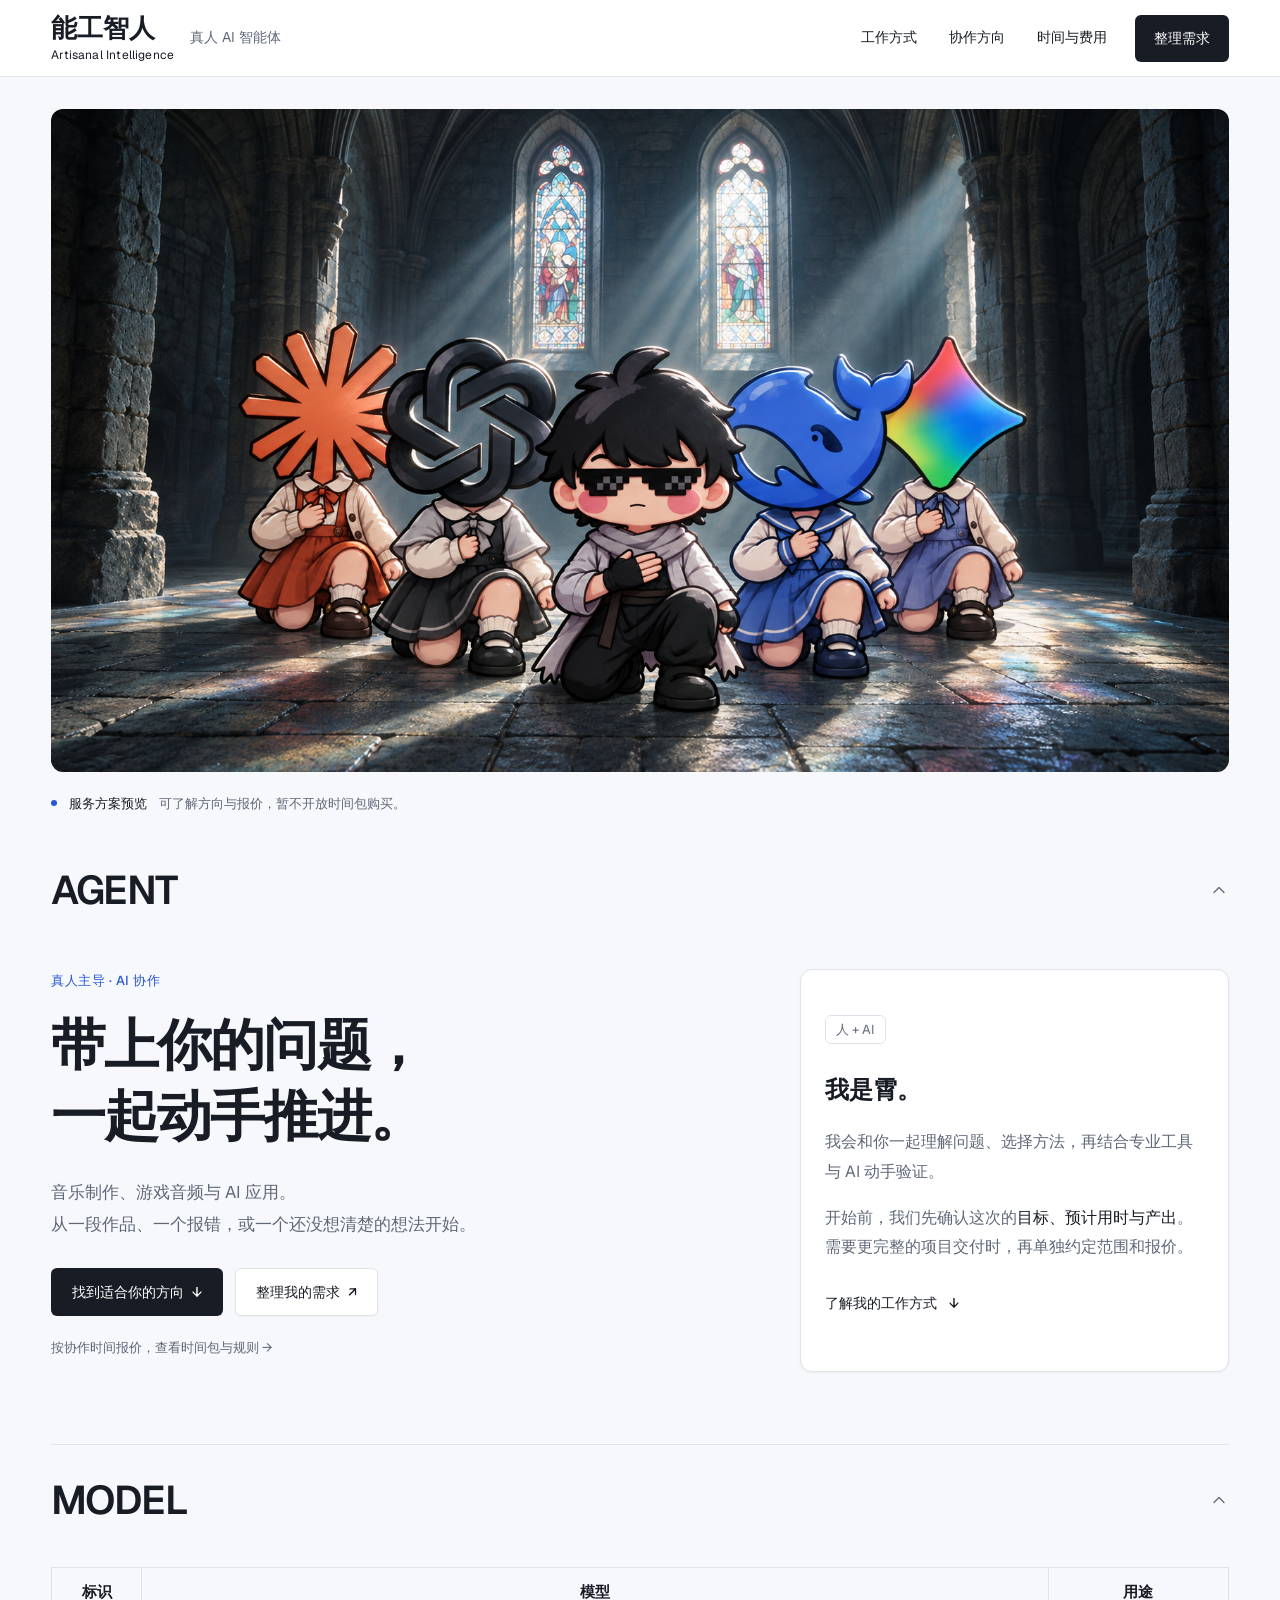
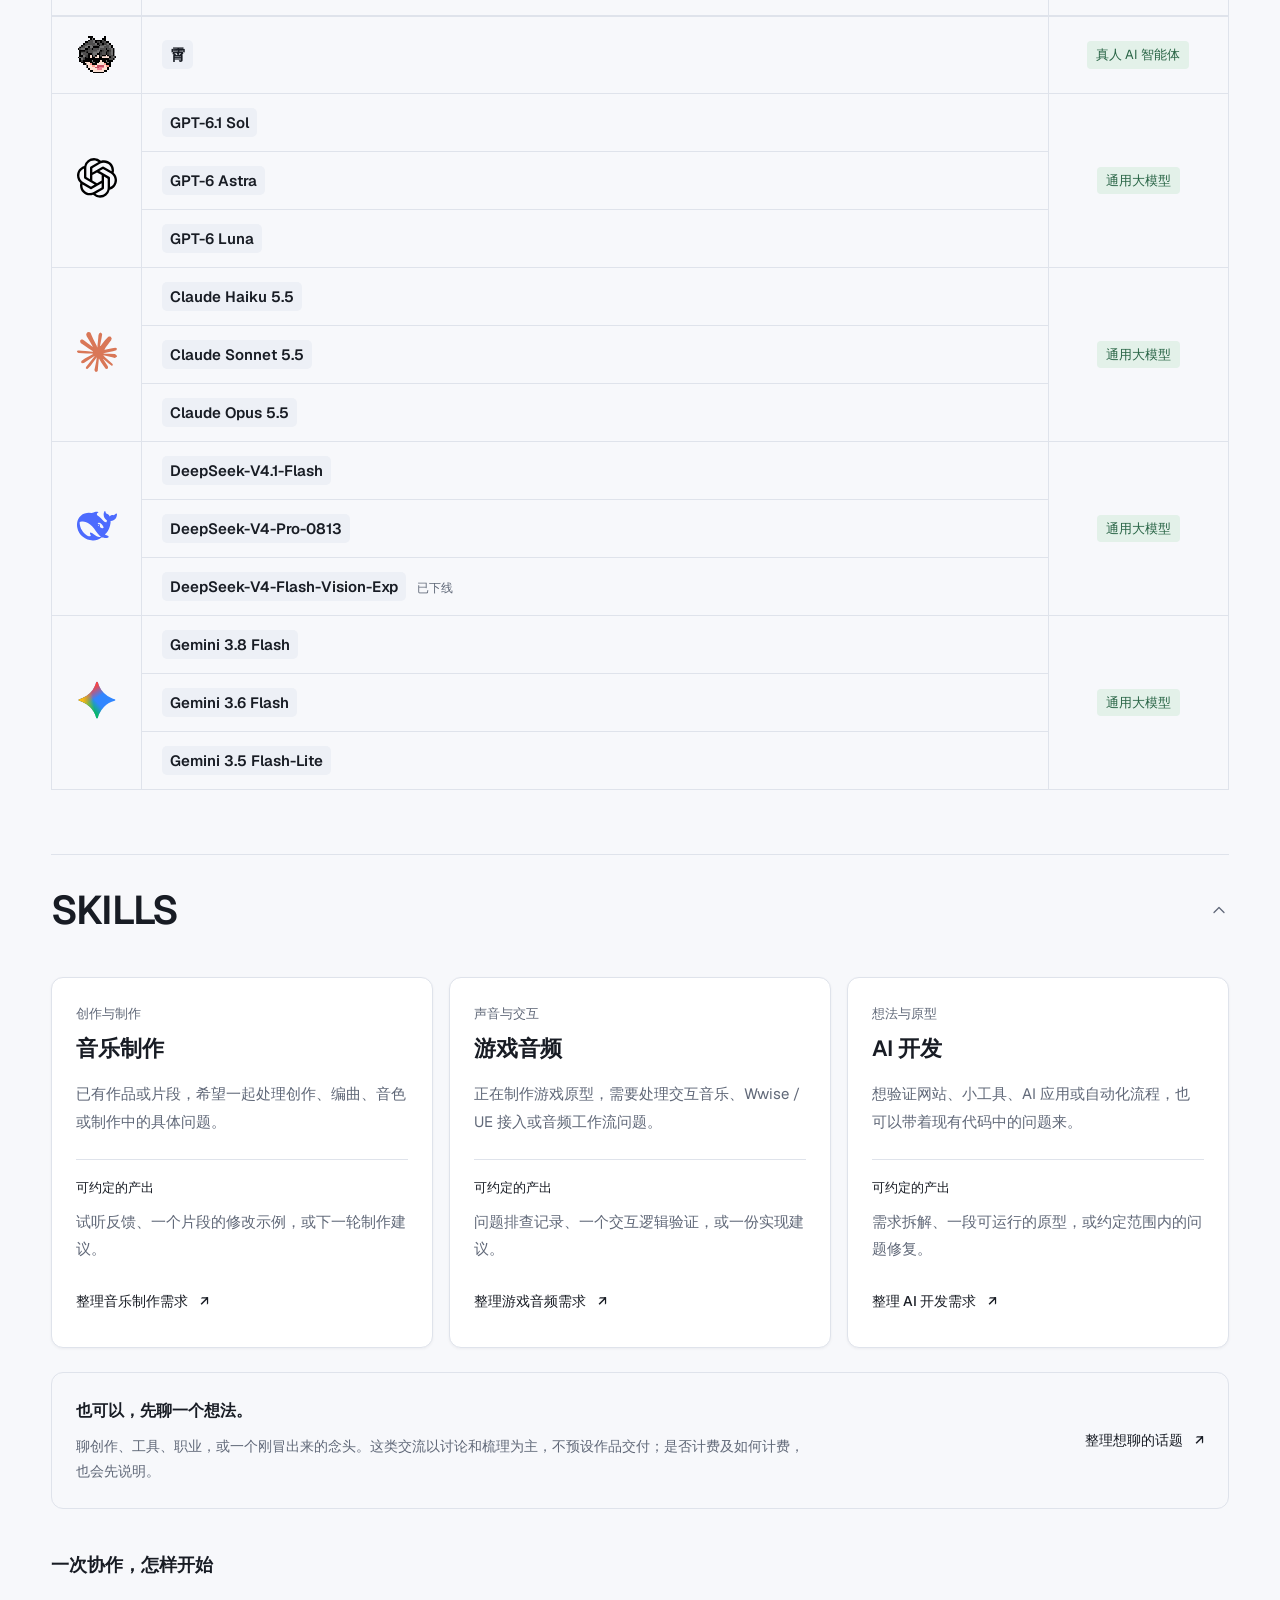
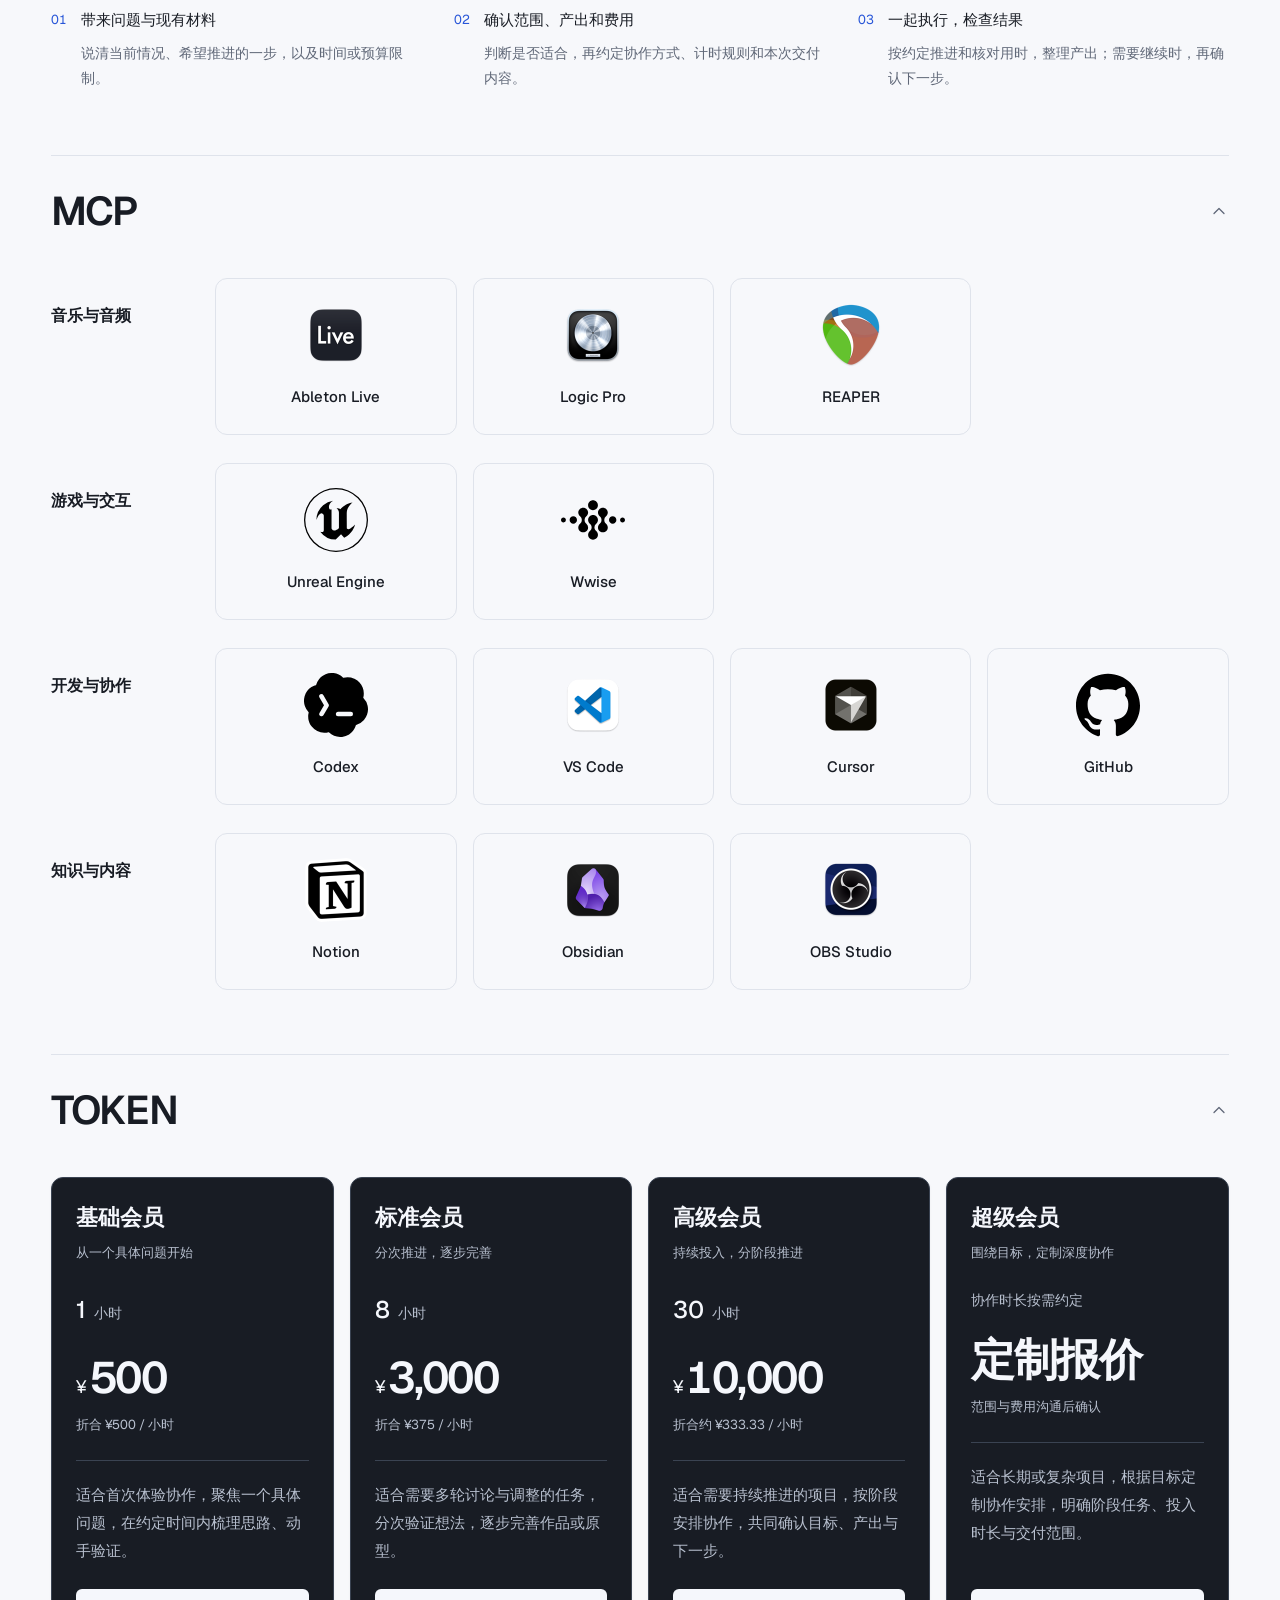
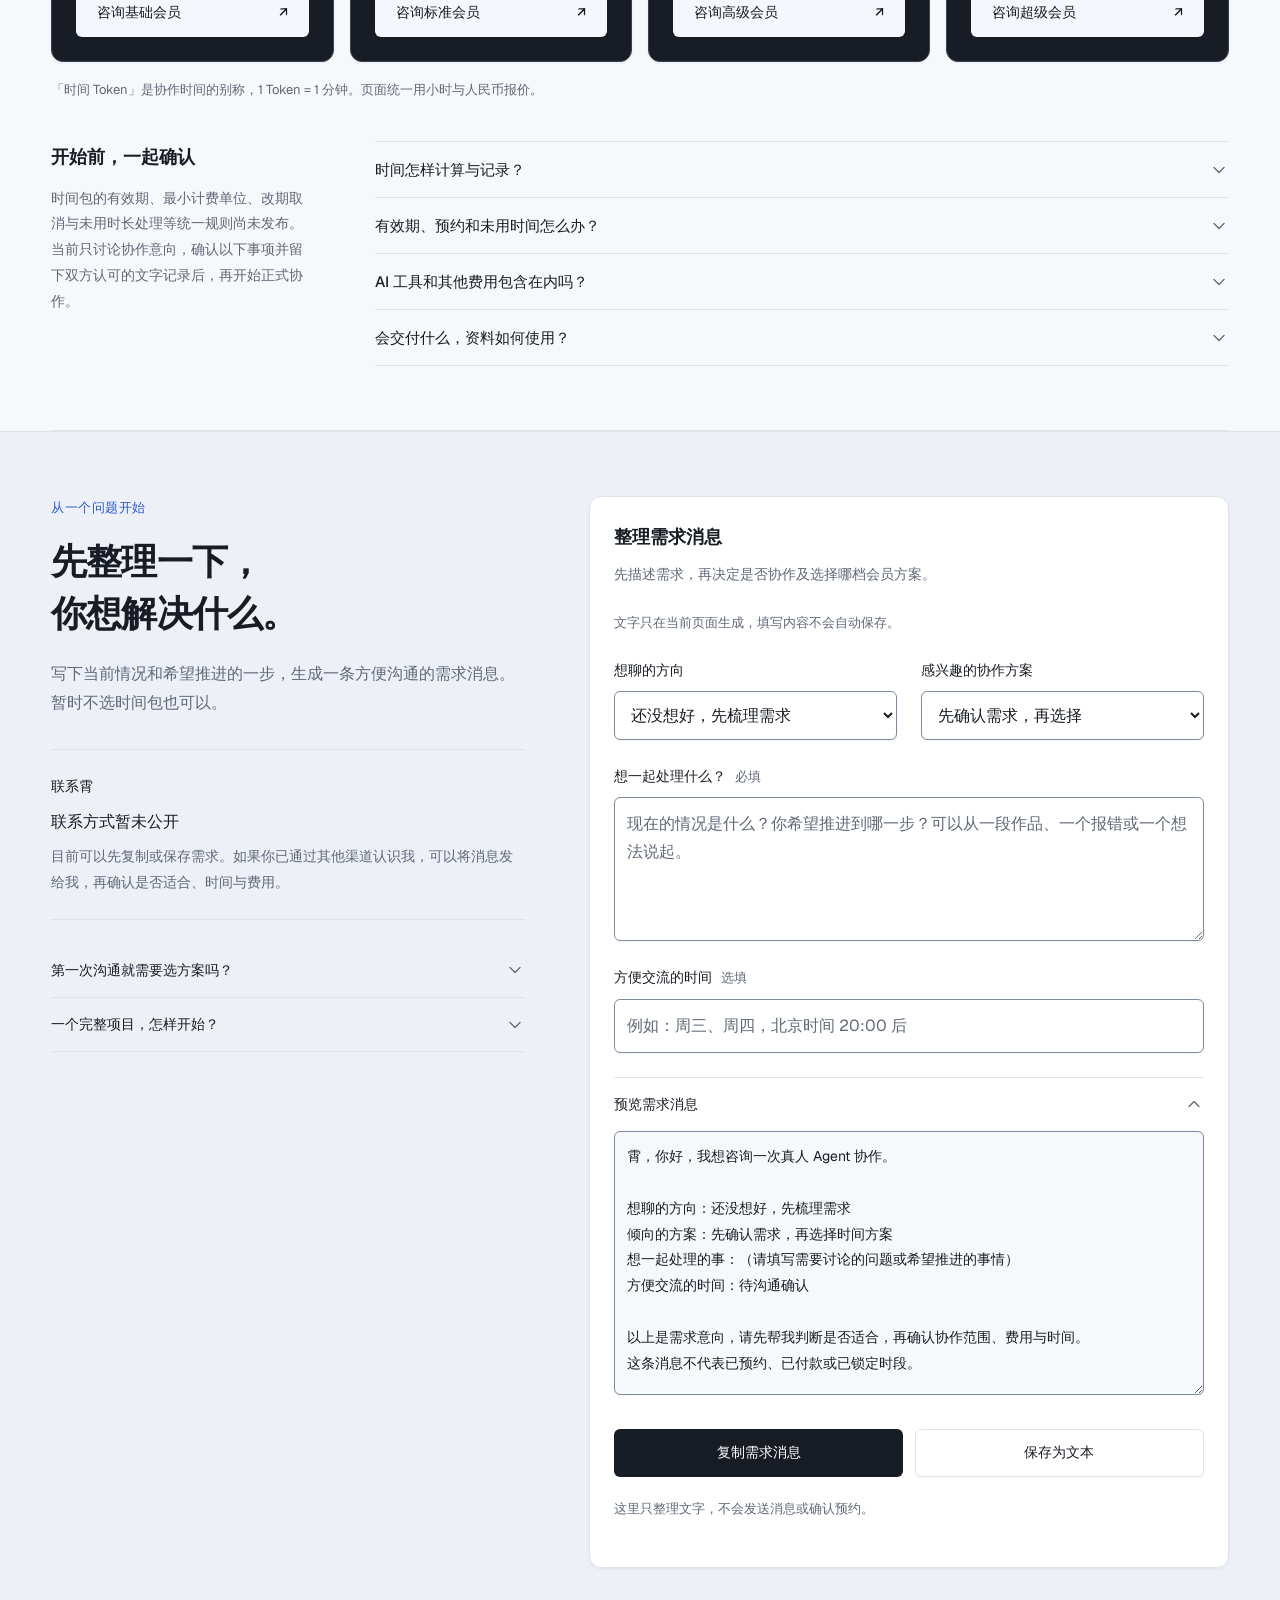
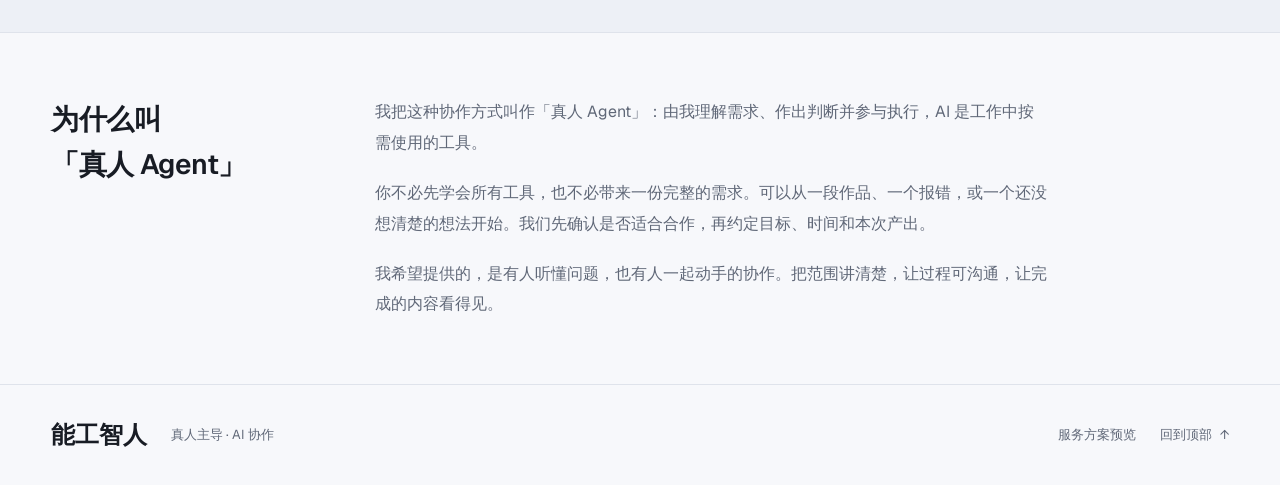
==== commit 52d1ff36: "Update Artisanal Intelligence branding, model catalog and MCP tools" ====
--- a/human-agent.html
+++ b/human-agent.html
@@ -5,8 +5,8 @@
   <meta name="viewport" content="width=device-width, initial-scale=1">
   <meta name="color-scheme" content="light">
   <meta name="theme-color" content="#f7f8fb">
-  <meta name="description" content="霄 · 真人 AI 智能体。音乐制作、游戏音频与 AI 应用方向的真人协作，先确认目标、时间和本次产出，再一起动手推进。">
-  <title>霄 · 真人 AI 智能体｜音乐、游戏音频与 AI 应用协作</title>
+  <meta name="description" content="能工智人（Artisanal Intelligence） · 真人 AI 智能体。音乐制作、游戏音频与 AI 应用方向的真人协作，先确认目标、时间和本次产出，再一起动手推进。">
+  <title>能工智人（Artisanal Intelligence） · 真人 AI 智能体｜音乐、游戏音频与 AI 应用协作</title>
   <link rel="stylesheet" href="assets/creative-tim-ui.css">
   <link rel="stylesheet" href="assets/human-agent.css">
   <script src="assets/human-agent.js" defer></script>
@@ -15,7 +15,7 @@
   <a class="skip-link" href="#main">跳到主要内容</a>
   <header class="site-header">
     <nav class="wrap nav" aria-label="主导航">
-      <a class="brand" href="#top" aria-label="霄 · 真人 AI 智能体，返回顶部"><span class="brand-name">霄<span class="brand-dot">.</span></span><span class="brand-label">真人 AI 智能体</span></a>
+      <a class="brand" href="#top" aria-label="能工智人（Artisanal Intelligence） · 真人 AI 智能体，返回顶部"><span class="brand-name">能工智人<span class="brand-english" lang="en">Artisanal Intelligence</span></span><span class="brand-label">真人 AI 智能体</span></a>
       <div class="nav-links">
         <a href="#model">工作方式</a>
         <a href="#skills">协作方向</a>
@@ -26,12 +26,15 @@
   </header>
 
   <main id="main" tabindex="-1">
-    <h1 class="sr-only">霄 · 真人 AI 智能体：音乐制作、游戏音频与 AI 应用协作</h1>
+    <h1 class="sr-only">能工智人（Artisanal Intelligence） · 真人 AI 智能体：音乐制作、游戏音频与 AI 应用协作</h1>
     <div class="wrap">
+      <div class="home-banner">
+        <img src="assets/home-banner.png" width="1672" height="941" alt="霄与四位 AI 伙伴在彩窗教堂中并肩组成协作团队" fetchpriority="high">
+      </div>
       <div class="preview-note"><span class="status-dot" aria-hidden="true"></span><strong>服务方案预览</strong><span>可了解方向与报价，暂不开放时间包购买。</span></div>
 
       <details class="chapter" id="agent" open>
-        <summary class="chapter-toggle"><h2 class="chapter-title">一起动手<span class="chapter-label" lang="en">Agent</span></h2><svg class="icon accordion-chevron" viewBox="0 0 24 24" aria-hidden="true"><path d="m6 9 6 6 6-6"/></svg></summary>
+        <summary class="chapter-toggle"><h2 class="chapter-title" lang="en">AGENT</h2><svg class="icon accordion-chevron" viewBox="0 0 24 24" aria-hidden="true"><path d="m6 9 6 6 6-6"/></svg></summary>
         <div class="chapter-body">
           <section class="hero" aria-labelledby="hero-title">
             <div class="hero-copy">
@@ -55,22 +58,79 @@
       </details>
 
       <details class="chapter" id="model" open>
-        <summary class="chapter-toggle"><h2 class="chapter-title">我的工作方式<span class="chapter-label" lang="en">Model</span></h2><svg class="icon accordion-chevron" viewBox="0 0 24 24" aria-hidden="true"><path d="m6 9 6 6 6-6"/></svg></summary>
-        <div class="chapter-body">
-          <div class="section-heading"><h3>先判断，再动手。<br>边做，边验证。</h3><p>这里的 Model，指我理解问题和作出判断的方式。AI 是协作中按任务选择的工具；最终采用什么方法、怎样检查结果，由我和你一起确认。</p></div>
-          <div class="method-grid">
-            <article class="method"><span class="index" aria-hidden="true">01</span><h4>弄清真正要解决的问题</h4><p>先看目标、现有材料和限制，找到这次值得投入时间的一步。</p></article>
-            <article class="method"><span class="index" aria-hidden="true">02</span><h4>把建议变成可检查的尝试</h4><p>按需要使用专业工具、AI 或代码，用试听、原型或实际运行验证思路。</p></article>
-            <article class="method"><span class="index" aria-hidden="true">03</span><h4>把完成的内容留下来</h4><p>按开始前的约定整理本次产出，说明已完成什么、还有哪些问题和下一步。</p></article>
-          </div>
-          <aside class="portfolio-note" aria-labelledby="portfolio-title"><h4 id="portfolio-title">作品与经历</h4><p>本版尚未收录可公开的作品与经历。你可以先了解下方的协作场景；具体项目是否适合合作，需要结合材料进一步判断。</p></aside>
+        <summary class="chapter-toggle"><h2 class="chapter-title" lang="en">MODEL</h2><svg class="icon accordion-chevron" viewBox="0 0 24 24" aria-hidden="true"><path d="m6 9 6 6 6-6"/></svg></summary>
+        <div class="chapter-body">
+          <div class="model-table-scroll" role="region" aria-label="AI 模型列表，可横向滚动" tabindex="0">
+            <table class="model-table">
+              <caption class="sr-only">AI 模型列表：标识、模型与用途；点击品牌图标访问官网</caption>
+              <thead><tr><th scope="col">标识</th><th scope="col">模型</th><th scope="col">用途</th></tr></thead>
+              <tbody>
+                <tr>
+                  <td><img class="model-mark model-mark--human" src="assets/icons/xiao-avatar.png" width="48" height="48" alt="霄的像素头像"></td>
+                  <th scope="row"><span class="model-name">霄</span></th>
+                  <td><span class="model-badge model-badge--usage">真人 AI 智能体</span></td>
+                </tr>
+              </tbody>
+              <tbody>
+                <tr>
+                  <td rowspan="3"><a class="model-brand-link" href="https://chatgpt.com/" aria-label="访问 GPT 官网" title="GPT 官网"><img class="model-mark" src="assets/icons/openai.svg" width="40" height="40" alt=""></a></td>
+                  <th scope="row"><span class="model-name">GPT-6.1 Sol</span></th>
+                  <td rowspan="3"><span class="model-badge model-badge--usage">通用大模型</span></td>
+                </tr>
+                <tr>
+                  <th scope="row"><span class="model-name">GPT-6 Astra</span></th>
+                </tr>
+                <tr>
+                  <th scope="row"><span class="model-name">GPT-6 Luna</span></th>
+                </tr>
+              </tbody>
+              <tbody>
+                <tr>
+                  <td rowspan="3"><a class="model-brand-link" href="https://claude.ai/" aria-label="访问 Claude 官网" title="Claude 官网"><img class="model-mark" src="assets/icons/claude-color.svg" width="40" height="40" alt=""></a></td>
+                  <th scope="row"><span class="model-name">Claude Haiku 5.5</span></th>
+                  <td rowspan="3"><span class="model-badge model-badge--usage">通用大模型</span></td>
+                </tr>
+                <tr>
+                  <th scope="row"><span class="model-name">Claude Sonnet 5.5</span></th>
+                </tr>
+                <tr>
+                  <th scope="row"><span class="model-name">Claude Opus 5.5</span></th>
+                </tr>
+              </tbody>
+              <tbody>
+                <tr>
+                  <td rowspan="3"><a class="model-brand-link" href="https://www.deepseek.com/" aria-label="访问 DeepSeek 官网" title="DeepSeek 官网"><img class="model-mark" src="assets/icons/deepseek-color.svg" width="40" height="40" alt=""></a></td>
+                  <th scope="row"><span class="model-name">DeepSeek-V4.1-Flash</span></th>
+                  <td rowspan="3"><span class="model-badge model-badge--usage">通用大模型</span></td>
+                </tr>
+                <tr>
+                  <th scope="row"><span class="model-name">DeepSeek-V4-Pro-0813</span></th>
+                </tr>
+                <tr>
+                  <th scope="row"><span class="model-name">DeepSeek-V4-Flash-Vision-Exp</span> <span class="model-status">已下线</span></th>
+                </tr>
+              </tbody>
+              <tbody>
+                <tr>
+                  <td rowspan="3"><a class="model-brand-link" href="https://gemini.google.com/" aria-label="访问 Gemini 官网" title="Gemini 官网"><img class="model-mark" src="assets/icons/gemini-color.svg" width="40" height="40" alt=""></a></td>
+                  <th scope="row"><span class="model-name">Gemini 3.8 Flash</span></th>
+                  <td rowspan="3"><span class="model-badge model-badge--usage">通用大模型</span></td>
+                </tr>
+                <tr>
+                  <th scope="row"><span class="model-name">Gemini 3.6 Flash</span></th>
+                </tr>
+                <tr>
+                  <th scope="row"><span class="model-name">Gemini 3.5 Flash-Lite</span></th>
+                </tr>
+              </tbody>
+            </table>
+          </div>
         </div>
       </details>
 
       <details class="chapter" id="skills" open>
-        <summary class="chapter-toggle"><h2 class="chapter-title">可以一起做什么<span class="chapter-label" lang="en">Skills</span></h2><svg class="icon accordion-chevron" viewBox="0 0 24 24" aria-hidden="true"><path d="m6 9 6 6 6-6"/></svg></summary>
-        <div class="chapter-body">
-          <div class="section-heading"><h3>从具体场景，<br>找到下一步。</h3><p>以下是可以讨论的方向与产出示例。每次具体做什么、做到哪一步，会根据材料、难度和约定时长共同确定。</p></div>
+        <summary class="chapter-toggle"><h2 class="chapter-title" lang="en">SKILLS</h2><svg class="icon accordion-chevron" viewBox="0 0 24 24" aria-hidden="true"><path d="m6 9 6 6 6-6"/></svg></summary>
+        <div class="chapter-body">
           <div class="skills-grid">
             <article class="skill ui-card">
               <div data-slot="card-header"><span class="card-kicker">创作与制作</span><h4>音乐制作</h4></div>
@@ -100,28 +160,71 @@
         </div>
       </details>
 
+      <details class="chapter" id="mcp" open>
+        <summary class="chapter-toggle"><h2 class="chapter-title" lang="en">MCP</h2><svg class="icon accordion-chevron" viewBox="0 0 24 24" aria-hidden="true"><path d="m6 9 6 6 6-6"/></svg></summary>
+        <div class="chapter-body">
+          <div class="mcp-groups">
+            <section class="mcp-group" aria-labelledby="mcp-music-title">
+              <h3 id="mcp-music-title">音乐与音频</h3>
+              <ul class="mcp-tools">
+                <li class="mcp-tool"><img src="assets/icons/ableton-live.png" width="64" height="64" alt="" loading="lazy"><span>Ableton Live</span></li>
+                <li class="mcp-tool"><img src="assets/icons/logic-pro.png" width="64" height="64" alt="" loading="lazy"><span>Logic Pro</span></li>
+                <li class="mcp-tool"><img src="assets/icons/reaper.png" width="64" height="64" alt="" loading="lazy"><span>REAPER</span></li>
+              </ul>
+            </section>
+            <section class="mcp-group" aria-labelledby="mcp-game-title">
+              <h3 id="mcp-game-title">游戏与交互</h3>
+              <ul class="mcp-tools">
+                <li class="mcp-tool"><img src="assets/icons/unrealengine.svg" width="64" height="64" alt="" loading="lazy"><span>Unreal Engine</span></li>
+                <li class="mcp-tool"><img src="assets/icons/wwise.svg" width="64" height="64" alt="" loading="lazy"><span>Wwise</span></li>
+              </ul>
+            </section>
+            <section class="mcp-group" aria-labelledby="mcp-dev-title">
+              <h3 id="mcp-dev-title">开发与协作</h3>
+              <ul class="mcp-tools">
+                <li class="mcp-tool"><img src="assets/icons/codex.svg" width="64" height="64" alt="" loading="lazy"><span>Codex</span></li>
+                <li class="mcp-tool"><img src="assets/icons/vs-code.png" width="64" height="64" alt="" loading="lazy"><span>VS Code</span></li>
+                <li class="mcp-tool"><img src="assets/icons/cursor.png" width="64" height="64" alt="" loading="lazy"><span>Cursor</span></li>
+                <li class="mcp-tool"><img src="assets/icons/github.svg" width="64" height="64" alt="" loading="lazy"><span>GitHub</span></li>
+              </ul>
+            </section>
+            <section class="mcp-group" aria-labelledby="mcp-content-title">
+              <h3 id="mcp-content-title">知识与内容</h3>
+              <ul class="mcp-tools">
+                <li class="mcp-tool"><img src="assets/icons/notion.png" width="64" height="64" alt="" loading="lazy"><span>Notion</span></li>
+                <li class="mcp-tool"><img src="assets/icons/obsidian.png" width="64" height="64" alt="" loading="lazy"><span>Obsidian</span></li>
+                <li class="mcp-tool"><img src="assets/icons/obs-studio.png" width="64" height="64" alt="" loading="lazy"><span>OBS Studio</span></li>
+              </ul>
+            </section>
+          </div>
+        </div>
+      </details>
+
       <details class="chapter" id="tokens" open>
-        <summary class="chapter-toggle"><h2 class="chapter-title">时间与费用<span class="chapter-label" lang="en">Time / Token</span></h2><svg class="icon accordion-chevron" viewBox="0 0 24 24" aria-hidden="true"><path d="m6 9 6 6 6-6"/></svg></summary>
-        <div class="chapter-body">
-          <div class="section-heading"><h3>先确认事情，<br>再选择协作时长。</h3><div><p>三个方案都由我参与协作，区别在于时长与小时单价。每次的工作范围与预期产出，在开始前共同确认。</p><p class="pricing-state">参考报价 · 仅咨询，暂不开放时间包购买。</p></div></div>
-          <div class="plan-grid" role="group" aria-label="协作时间包参考报价">
+        <summary class="chapter-toggle"><h2 class="chapter-title" lang="en">TOKEN</h2><svg class="icon accordion-chevron" viewBox="0 0 24 24" aria-hidden="true"><path d="m6 9 6 6 6-6"/></svg></summary>
+        <div class="chapter-body">
+          <div class="plan-grid" role="group" aria-label="会员方案参考报价">
             <article class="time-plan ui-card" data-plan="single" aria-labelledby="single-title">
-              <div data-slot="card-header"><h4 id="single-title" data-plan-name>单次协作</h4><p class="plan-kind">聚焦一个具体问题</p></div>
-              <div data-slot="card-content"><p class="plan-hours"><span data-plan-hours>1</span><span>小时</span></p><p class="plan-price"><span class="sr-only">总价：</span><span class="currency">¥</span><span data-plan-price>500</span></p><p class="plan-rate" data-plan-rate></p><p class="plan-description">适合先梳理一个问题，或在约定时间内尝试一个明确的小步骤。</p></div>
-              <div data-slot="card-footer"><button class="ui-button tier-button" type="button" data-plan-choice="single" aria-pressed="false" disabled>咨询单次协作 <span aria-hidden="true">↗</span></button></div>
+              <div data-slot="card-header"><h4 id="single-title" data-plan-name>基础会员</h4><p class="plan-kind">从一个具体问题开始</p></div>
+              <div data-slot="card-content"><p class="plan-hours"><span data-plan-hours>1</span><span>小时</span></p><p class="plan-price"><span class="sr-only">总价：</span><span class="currency">¥</span><span data-plan-price>500</span></p><p class="plan-rate" data-plan-rate></p><p class="plan-description">适合首次体验协作，聚焦一个具体问题，在约定时间内梳理思路、动手验证。</p></div>
+              <div data-slot="card-footer"><button class="ui-button tier-button" type="button" data-plan-choice="single" aria-pressed="false" disabled>咨询基础会员 <span aria-hidden="true">↗</span></button></div>
             </article>
             <article class="time-plan ui-card" data-plan="multi" aria-labelledby="multi-title">
-              <div data-slot="card-header"><h4 id="multi-title" data-plan-name>多次协作</h4><p class="plan-kind">给尝试与迭代留出时间</p></div>
-              <div data-slot="card-content"><p class="plan-hours"><span data-plan-hours>8</span><span>小时</span></p><p class="plan-price"><span class="sr-only">总价：</span><span class="currency">¥</span><span data-plan-price>3,000</span></p><p class="plan-rate" data-plan-rate></p><p class="plan-description">适合需要分次讨论、验证和调整的事情；每次推进内容另行确认。</p></div>
-              <div data-slot="card-footer"><button class="ui-button tier-button" type="button" data-plan-choice="multi" aria-pressed="false" disabled>咨询多次协作 <span aria-hidden="true">↗</span></button></div>
+              <div data-slot="card-header"><h4 id="multi-title" data-plan-name>标准会员</h4><p class="plan-kind">分次推进，逐步完善</p></div>
+              <div data-slot="card-content"><p class="plan-hours"><span data-plan-hours>8</span><span>小时</span></p><p class="plan-price"><span class="sr-only">总价：</span><span class="currency">¥</span><span data-plan-price>3,000</span></p><p class="plan-rate" data-plan-rate></p><p class="plan-description">适合需要多轮讨论与调整的任务，分次验证想法，逐步完善作品或原型。</p></div>
+              <div data-slot="card-footer"><button class="ui-button tier-button" type="button" data-plan-choice="multi" aria-pressed="false" disabled>咨询标准会员 <span aria-hidden="true">↗</span></button></div>
             </article>
             <article class="time-plan ui-card" data-plan="ongoing" aria-labelledby="ongoing-title">
-              <div data-slot="card-header"><h4 id="ongoing-title" data-plan-name>持续协作</h4><p class="plan-kind">为持续投入作安排</p></div>
-              <div data-slot="card-content"><p class="plan-hours"><span data-plan-hours>30</span><span>小时</span></p><p class="plan-price"><span class="sr-only">总价：</span><span class="currency">¥</span><span data-plan-price>10,000</span></p><p class="plan-rate" data-plan-rate></p><p class="plan-description">适合需要持续投入的协作，先拆分阶段，再确认各阶段的目标与范围。</p></div>
-              <div data-slot="card-footer"><button class="ui-button tier-button" type="button" data-plan-choice="ongoing" aria-pressed="false" disabled>咨询持续协作 <span aria-hidden="true">↗</span></button></div>
-            </article>
-          </div>
-          <div class="custom-plan"><div><h4>需要其他协作安排？</h4><p>长期或复杂项目，先明确范围，再商定时长与报价。</p></div><button class="ui-button" data-variant="outline" type="button" data-plan-choice="custom" aria-pressed="false" disabled>整理定制合作意向 <span aria-hidden="true">↗</span></button></div>
+              <div data-slot="card-header"><h4 id="ongoing-title" data-plan-name>高级会员</h4><p class="plan-kind">持续投入，分阶段推进</p></div>
+              <div data-slot="card-content"><p class="plan-hours"><span data-plan-hours>30</span><span>小时</span></p><p class="plan-price"><span class="sr-only">总价：</span><span class="currency">¥</span><span data-plan-price>10,000</span></p><p class="plan-rate" data-plan-rate></p><p class="plan-description">适合需要持续推进的项目，按阶段安排协作，共同确认目标、产出与下一步。</p></div>
+              <div data-slot="card-footer"><button class="ui-button tier-button" type="button" data-plan-choice="ongoing" aria-pressed="false" disabled>咨询高级会员 <span aria-hidden="true">↗</span></button></div>
+            </article>
+            <article class="time-plan ui-card" aria-labelledby="super-title">
+              <div data-slot="card-header"><h4 id="super-title">超级会员</h4><p class="plan-kind">围绕目标，定制深度协作</p></div>
+              <div data-slot="card-content"><p class="plan-hours">协作时长按需约定</p><p class="plan-price">定制报价</p><p class="plan-rate">范围与费用沟通后确认</p><p class="plan-description">适合长期或复杂项目，根据目标定制协作安排，明确阶段任务、投入时长与交付范围。</p></div>
+              <div data-slot="card-footer"><button class="ui-button tier-button" type="button" data-plan-choice="custom" aria-pressed="false" disabled>咨询超级会员 <span aria-hidden="true">↗</span></button></div>
+            </article>
+          </div>
           <p class="token-note">「时间 Token」是协作时间的别称，1 Token = 1 分钟。页面统一用小时与人民币报价。</p>
           <div class="rules" id="rules">
             <div class="rules-intro"><h3>开始前，一起确认</h3><p>时间包的有效期、最小计费单位、改期取消与未用时长处理等统一规则尚未发布。当前只讨论协作意向，确认以下事项并留下双方认可的文字记录后，再开始正式协作。</p></div>
@@ -174,6 +277,6 @@
       <div class="section-heading"><h2 id="about-title">为什么叫<br>「真人 Agent」</h2><div class="about-copy"><p>我把这种协作方式叫作「真人 Agent」：由我理解需求、作出判断并参与执行，AI 是工作中按需使用的工具。</p><p>你不必先学会所有工具，也不必带来一份完整的需求。可以从一段作品、一个报错，或一个还没想清楚的想法开始。我们先确认是否适合合作，再约定目标、时间和本次产出。</p><p>我希望提供的，是有人听懂问题，也有人一起动手的协作。把范围讲清楚，让过程可沟通，让完成的内容看得见。</p></div></div>
     </section>
   </main>
-  <footer class="site-footer"><div class="wrap footer-inner"><p><strong>霄.</strong><span>真人主导 · AI 协作</span></p><div><span>服务方案预览</span><a href="#top">回到顶部 <span aria-hidden="true">↑</span></a></div></div></footer>
+  <footer class="site-footer"><div class="wrap footer-inner"><p><strong>能工智人</strong><span>真人主导 · AI 协作</span></p><div><span>服务方案预览</span><a href="#top">回到顶部 <span aria-hidden="true">↑</span></a></div></div></footer>
 </body>
 </html>
--- a/assets/human-agent.css
+++ b/assets/human-agent.css
@@ -35,10 +35,11 @@
 .skip-link { position: fixed; z-index: 100; top: 12px; left: 12px; transform: translateY(-180%); padding: 12px 20px; border-radius: 6px; background: var(--ink); color: var(--white); }
 .skip-link:focus { transform: translateY(0); }
 .site-header { position: sticky; top: 0; z-index: 20; border-bottom: 1px solid var(--line); background: var(--white); }
-.nav { display: flex; align-items: center; justify-content: space-between; gap: 24px; min-height: 76px; }
+.nav { flex-wrap: wrap; padding-block: 12px; display: flex; align-items: center; justify-content: space-between; gap: 24px; min-height: 76px; }
 .brand { display: inline-flex; align-items: center; gap: 16px; flex-shrink: 0; }
 .brand:hover { text-decoration: none; }
 .brand-name { font-size: 1.625rem; font-weight: 600; line-height: 1.2; }
+.brand-english { display: block; margin-top: 4px; font-size: .75rem; font-weight: 400; letter-spacing: .015em; line-height: 1.3; }
 .brand-dot { color: var(--accent); }
 .brand-label { font-size: .875rem; color: var(--muted); }
 .nav-links { display: flex; align-items: center; gap: 8px; font-size: .875rem; }
@@ -46,6 +47,8 @@
 .nav-links a:hover { text-decoration: none; background: var(--soft); }
 .nav-links .nav-cta { margin-left: 8px; padding-inline: 18px; }
 .nav-links .nav-cta:hover { background: #303744; }
+.home-banner { margin-top: clamp(16px, 3vw, 32px); overflow: hidden; border-radius: 12px; background: #17232b; }
+.home-banner img { display: block; width: 100%; height: auto; }
 .preview-note { display: flex; align-items: baseline; gap: 8px 12px; flex-wrap: wrap; padding-block: 20px; color: var(--muted); font-size: .8125rem; }
 .preview-note strong { color: var(--ink); font-weight: 500; }
 .status-dot { align-self: center; width: 6px; height: 6px; border-radius: 50%; background: var(--accent); }
@@ -57,6 +60,29 @@
 .chapter-label { color: var(--muted); font-size: .875rem; font-weight: 400; letter-spacing: 0; }
 details[open] > summary > .accordion-chevron { transform: rotate(180deg); }
 .chapter-body { padding-top: 12px; padding-bottom: var(--section-space); }
+.model-table-scroll { max-width: 100%; overflow-x: auto; }
+.model-table { width: 100%; min-width: 580px; border-collapse: collapse; background: var(--paper); font-size: .9375rem; }
+.model-table th, .model-table td { border: 1px solid var(--line); padding: 14px 20px; text-align: center; vertical-align: middle; }
+.model-table thead th { padding-block: 10px; font-weight: 600; }
+.model-table tbody th { text-align: left; }
+.model-table td[rowspan]:first-child { width: 90px; }
+.model-table td[rowspan]:last-child { width: 180px; }
+.model-table .model-brand-link { justify-content: center; width: 48px; height: 48px; border-radius: 8px; text-decoration: none; }
+.model-brand-link:hover { background: var(--soft); }
+.model-status { display: inline-block; margin-left: 8px; color: var(--muted); font-size: .75rem; font-weight: 400; }
+.model-name { display: inline-block; padding: 1px 8px; border-radius: 5px; background: var(--soft); font-weight: 600; }
+.model-mark { display: inline-block; width: 40px; height: 40px; object-fit: contain; vertical-align: middle; }
+.model-mark--human { width: 48px; height: 48px; image-rendering: pixelated; }
+.model-badge { display: inline-block; padding: 2px 9px; border-radius: 4px; background: #e4edff; color: #244a9c; font-size: .8125rem; white-space: nowrap; }
+.model-badge--usage { background: #e3f1e9; color: #276344; }
+.model-table a { display: inline-flex; align-items: center; gap: 6px; min-height: 44px; color: var(--accent); text-decoration: underline; white-space: nowrap; }
+.mcp-groups { display: grid; grid-template-columns: minmax(0, 1fr); gap: 28px; }
+.mcp-group { display: grid; grid-template-columns: 140px minmax(0, 1fr); gap: 24px; align-items: start; min-width: 0; }
+.mcp-group h3 { margin: 0; padding-top: 24px; font-size: 1rem; text-align: left; }
+.mcp-tools { display: grid; grid-template-columns: repeat(4, minmax(0, 1fr)); gap: 16px; padding: 0; margin: 0; list-style: none; }
+.mcp-tool { display: flex; flex-direction: column; align-items: center; justify-content: center; gap: 16px; min-height: 156px; padding: 24px 12px; border: 1px solid var(--line); border-radius: 12px; background: var(--paper); text-align: center; }
+.mcp-tool img { display: block; width: 64px; height: 64px; object-fit: contain; }
+.mcp-tool span { font-size: .9375rem; font-weight: 500; }
 .hero { display: grid; grid-template-columns: minmax(0, 1.6fr) minmax(0, 1fr); gap: var(--gutter); align-items: center; padding-block: 12px 8px; }
 .eyebrow { font-size: .8125rem; color: var(--accent); font-weight: 500; letter-spacing: .04em; }
 .hero h3 { margin-top: 16px; font-size: clamp(2rem, 4.3vw, 3.5rem); font-weight: 600; letter-spacing: -.035em; line-height: 1.3; }
@@ -100,7 +126,7 @@
 .process-list h4 { font-size: .9375rem; font-weight: 500; }
 .process-list p { margin-top: 8px; font-size: .875rem; color: var(--muted); }
 .section-heading .pricing-state { display: inline-block; margin-top: 12px; font-size: .8125rem; color: var(--accent); }
-.plan-grid { display: grid; grid-template-columns: repeat(3, minmax(0, 1fr)); gap: 16px; }
+.plan-grid { display: grid; grid-template-columns: repeat(4, minmax(0, 1fr)); gap: 16px; }
 .time-plan { --ui-card: var(--ink); --ui-card-foreground: #f5f7fc; --ui-border: var(--dark-line); min-width: 0; }
 .time-plan:has(.tier-button[aria-pressed="true"]) { border-color: var(--accent); box-shadow: 0 0 0 2px var(--accent); }
 .time-plan h4 { font-size: 1.375rem; line-height: 1.4; }
@@ -165,6 +191,9 @@
 .footer-inner strong { font-size: 1.5rem; color: var(--ink); font-weight: 600; }
 .footer-inner a { display: inline-flex; align-items: center; gap: 8px; min-height: 44px; white-space: nowrap; }
 @media (max-width: 1023px) {
+  .mcp-group { grid-template-columns: minmax(0, 1fr); gap: 16px; }
+  .mcp-group h3 { padding-top: 0; }
+  .plan-grid { grid-template-columns: repeat(2, minmax(0, 1fr)); }
   .section-heading, .rules { grid-template-columns: 1fr; gap: 20px; }
   .section-heading h3 br { display: none; }
   .hero { gap: 32px; grid-template-columns: minmax(0, 1.35fr) minmax(0, 1fr); }
@@ -179,6 +208,7 @@
   .about-section h2 br { display: none; }
 }
 @media (max-width: 767px) {
+  .mcp-tools { grid-template-columns: repeat(2, minmax(0, 1fr)); }
   html { scroll-padding-top: 148px; }
   .nav { flex-wrap: wrap; gap: 12px; padding-block: 14px 8px; }
   .brand-name { font-size: 1.375rem; }
@@ -210,6 +240,7 @@
   .about-copy p { font-size: .9375rem; }
 }
 @media (max-width: 479px) {
+  .mcp-tools { grid-template-columns: repeat(2, minmax(0, 1fr)); }
   .brand-label { font-size: .8125rem; }
   .chapter-title { font-size: 1.5rem; }
   .hero-actions .ui-button { width: 100%; }
@@ -235,7 +266,7 @@
   .hero { grid-template-columns: 1.5fr 1fr; }
   .chapter-body, .about-section { padding-block: 16px; }
   .section-heading, .rules { grid-template-columns: 1fr; gap: 12px; }
-  .plan-grid { grid-template-columns: repeat(3, minmax(0, 1fr)); }
+  .plan-grid { grid-template-columns: repeat(2, minmax(0, 1fr)); }
   .time-plan { --ui-card: white; --ui-card-foreground: black; --ui-border: #aaa; break-inside: avoid; }
   .time-plan :is(.plan-hours, [data-plan-hours], .plan-kind, .plan-rate, .plan-description) { color: #444; }
   .plan-price { font-size: 1.75rem; }
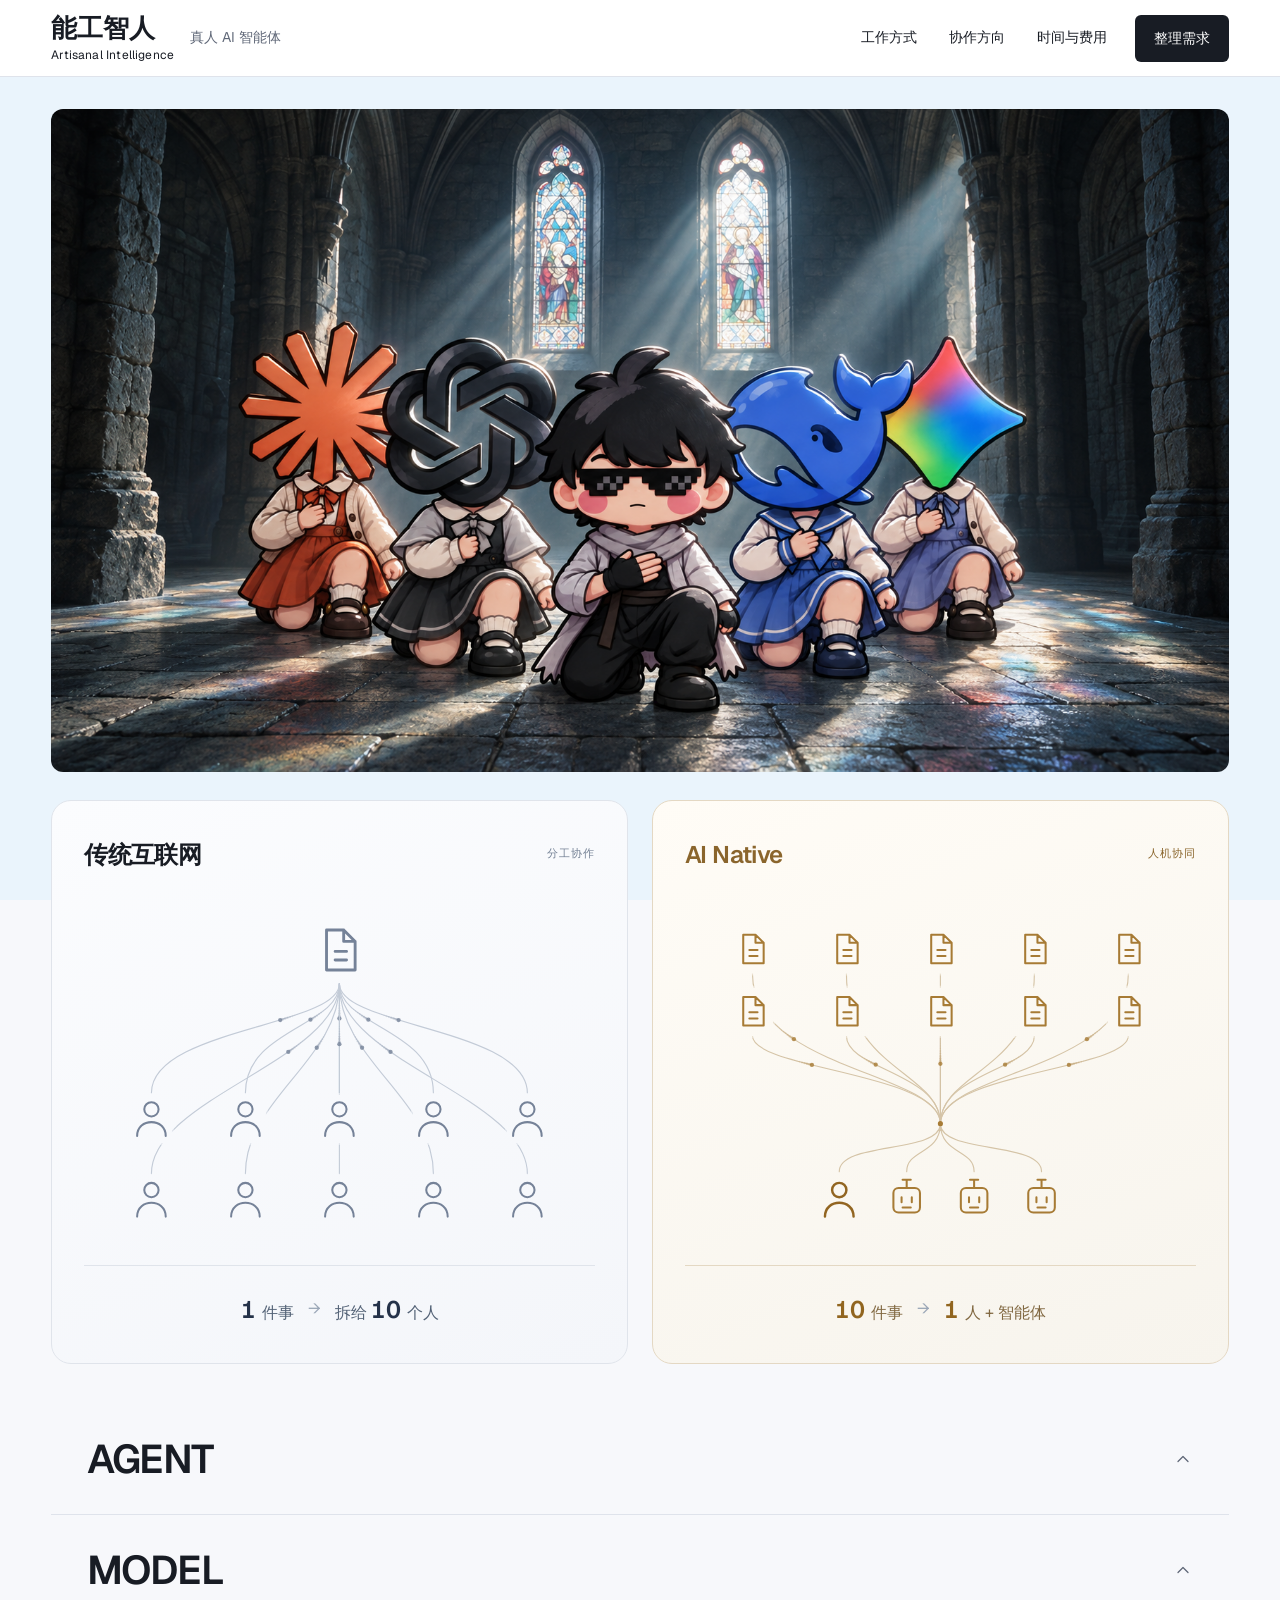
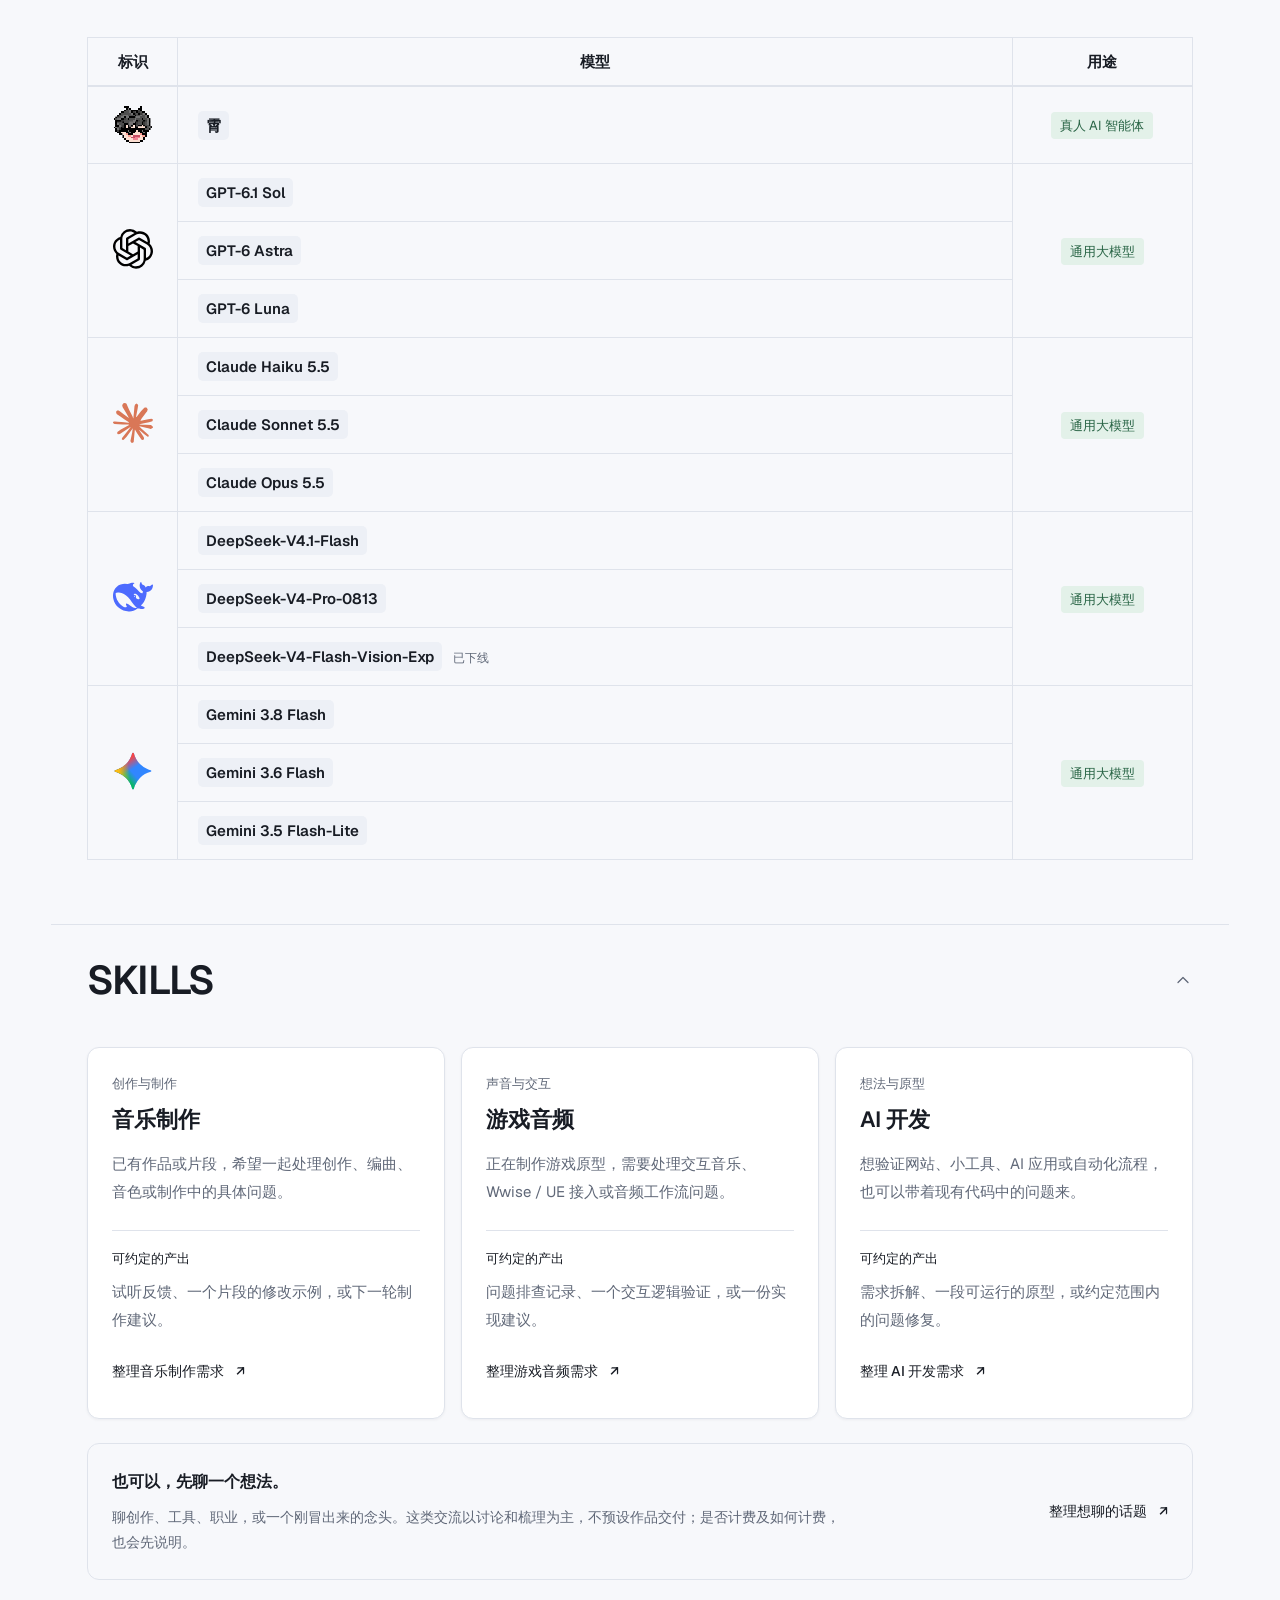
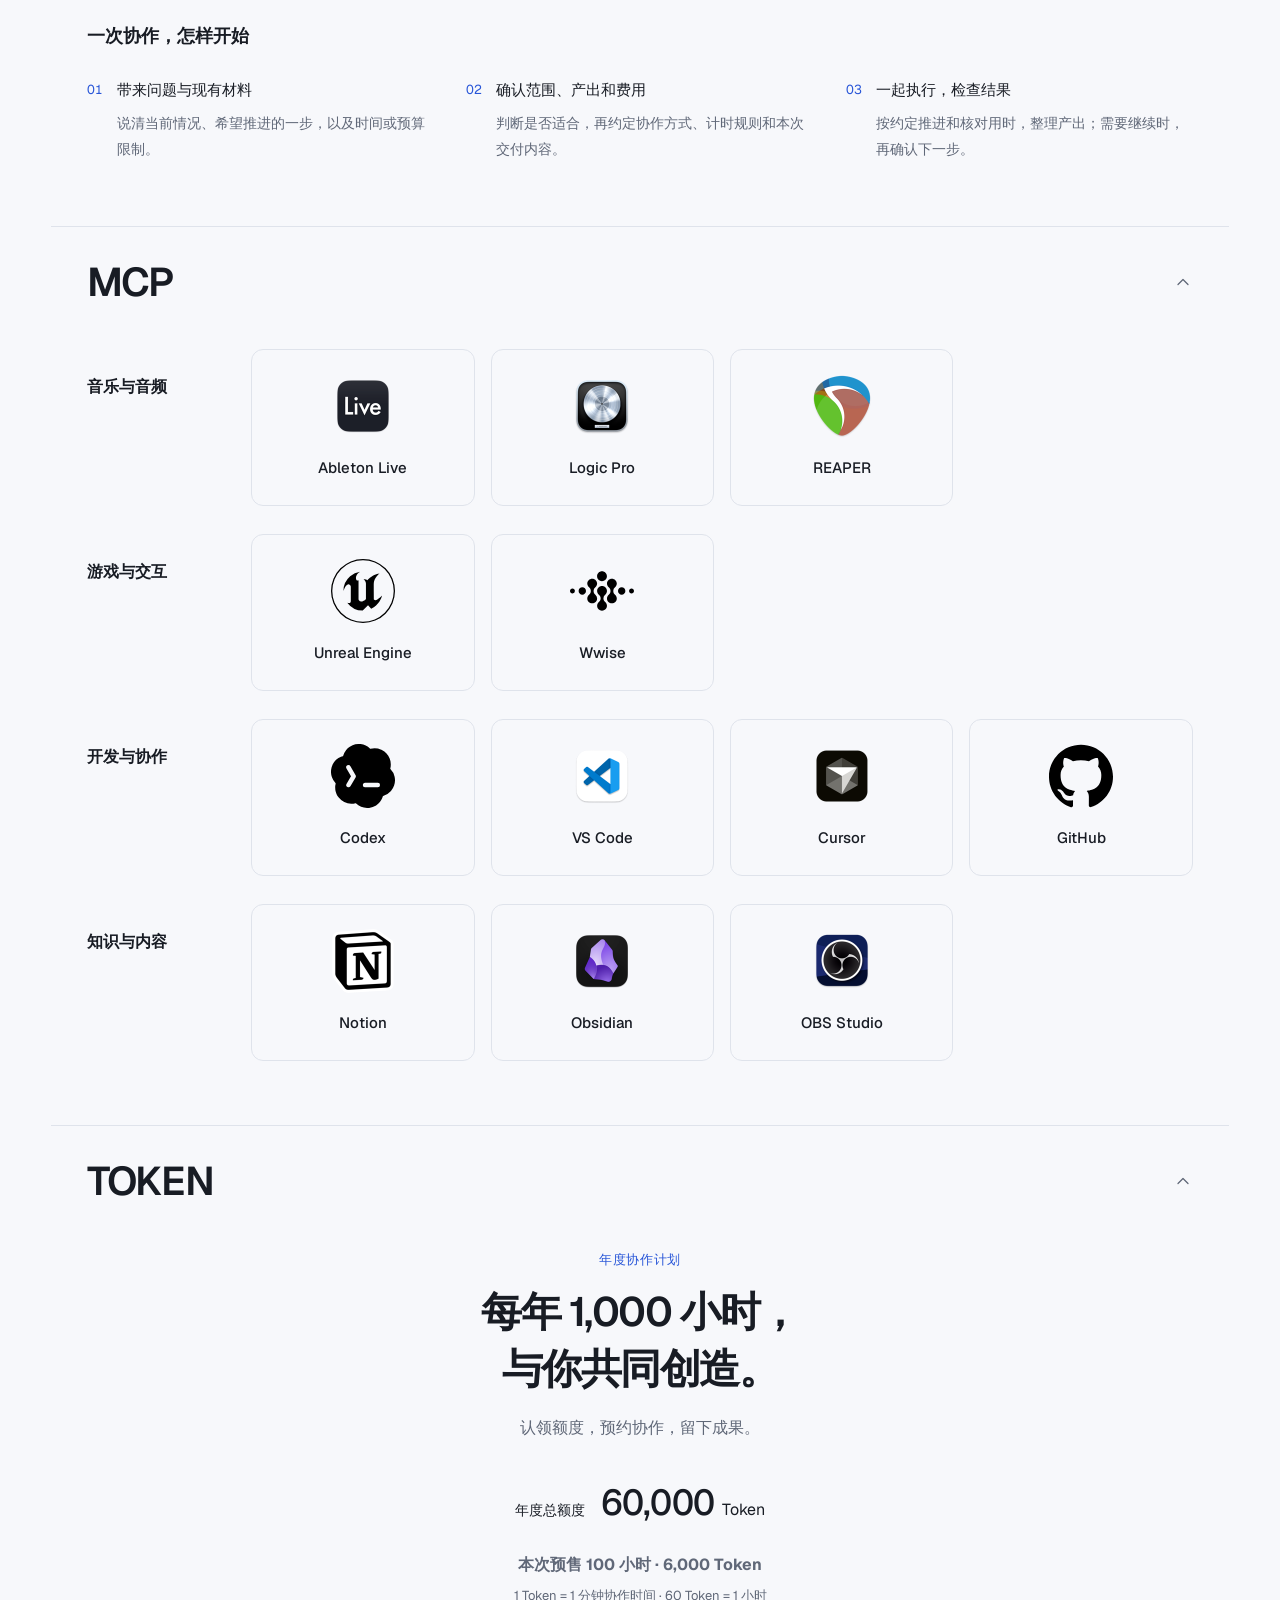
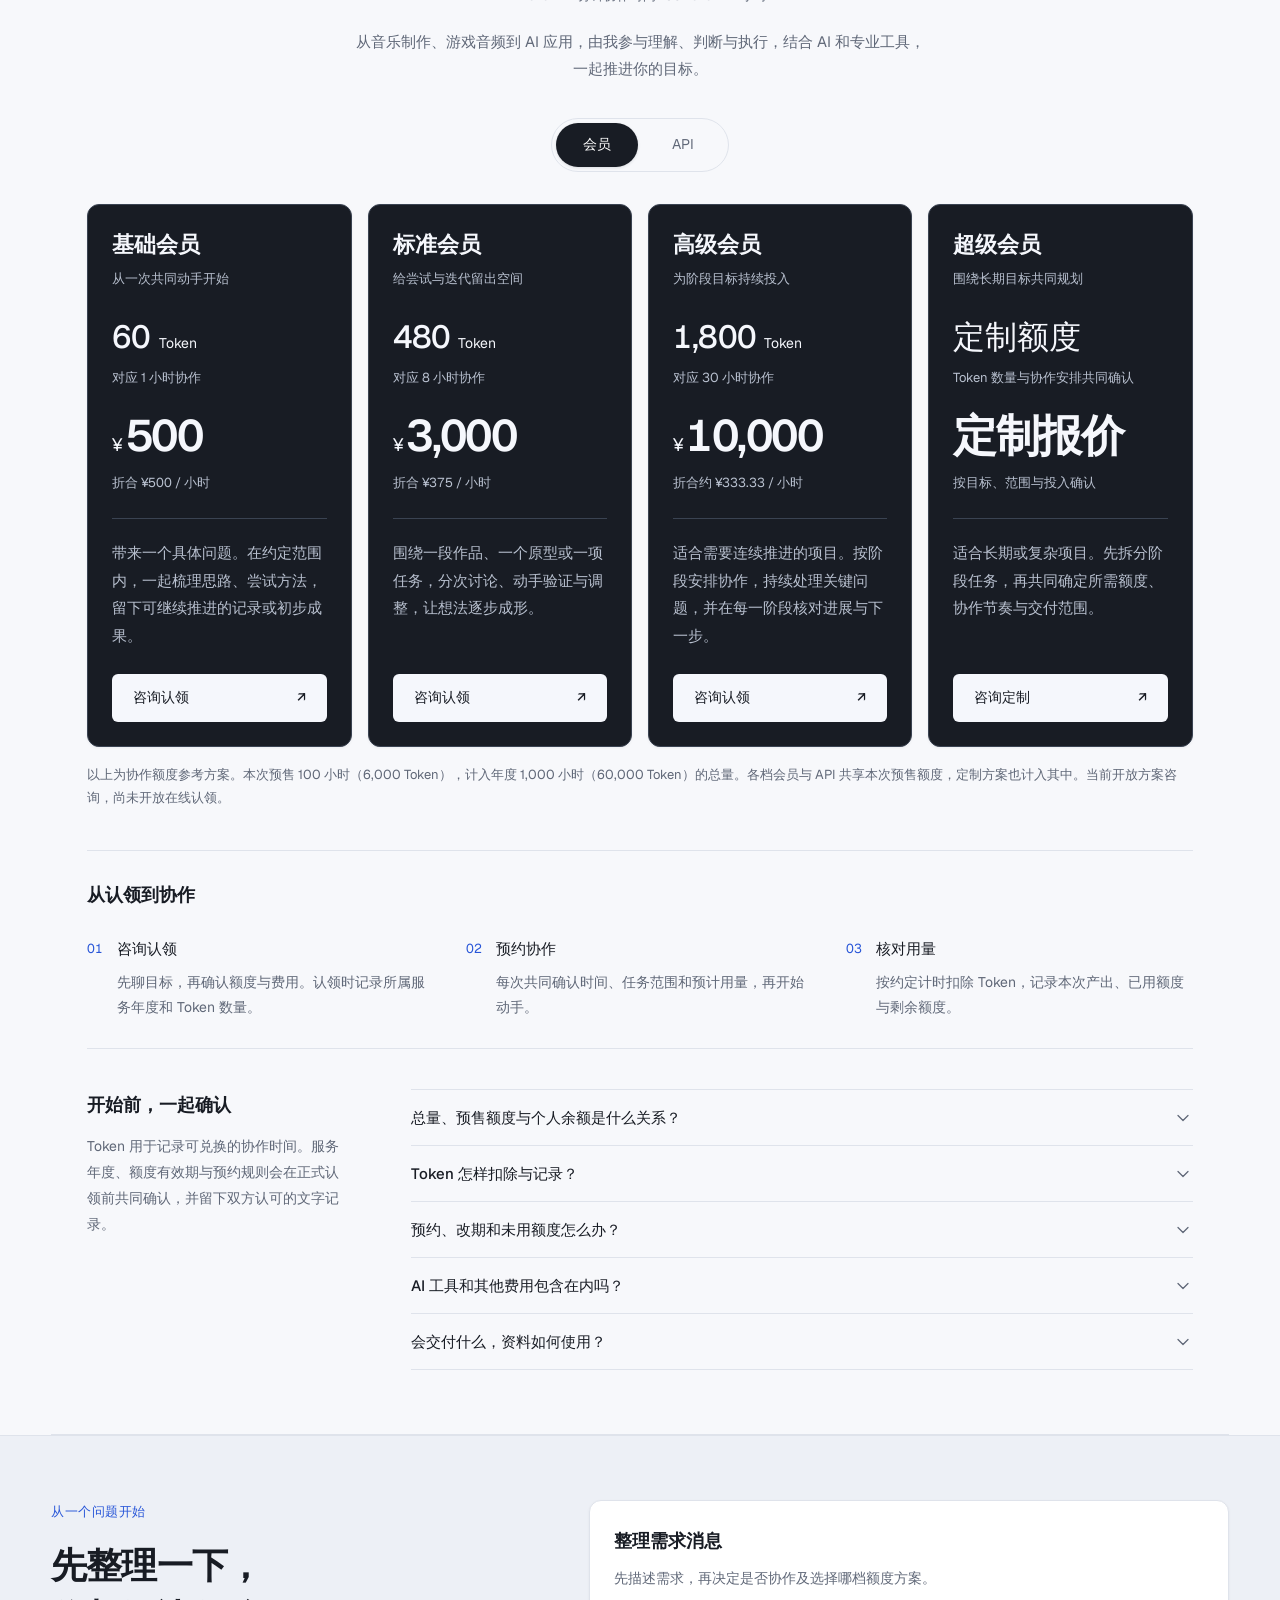
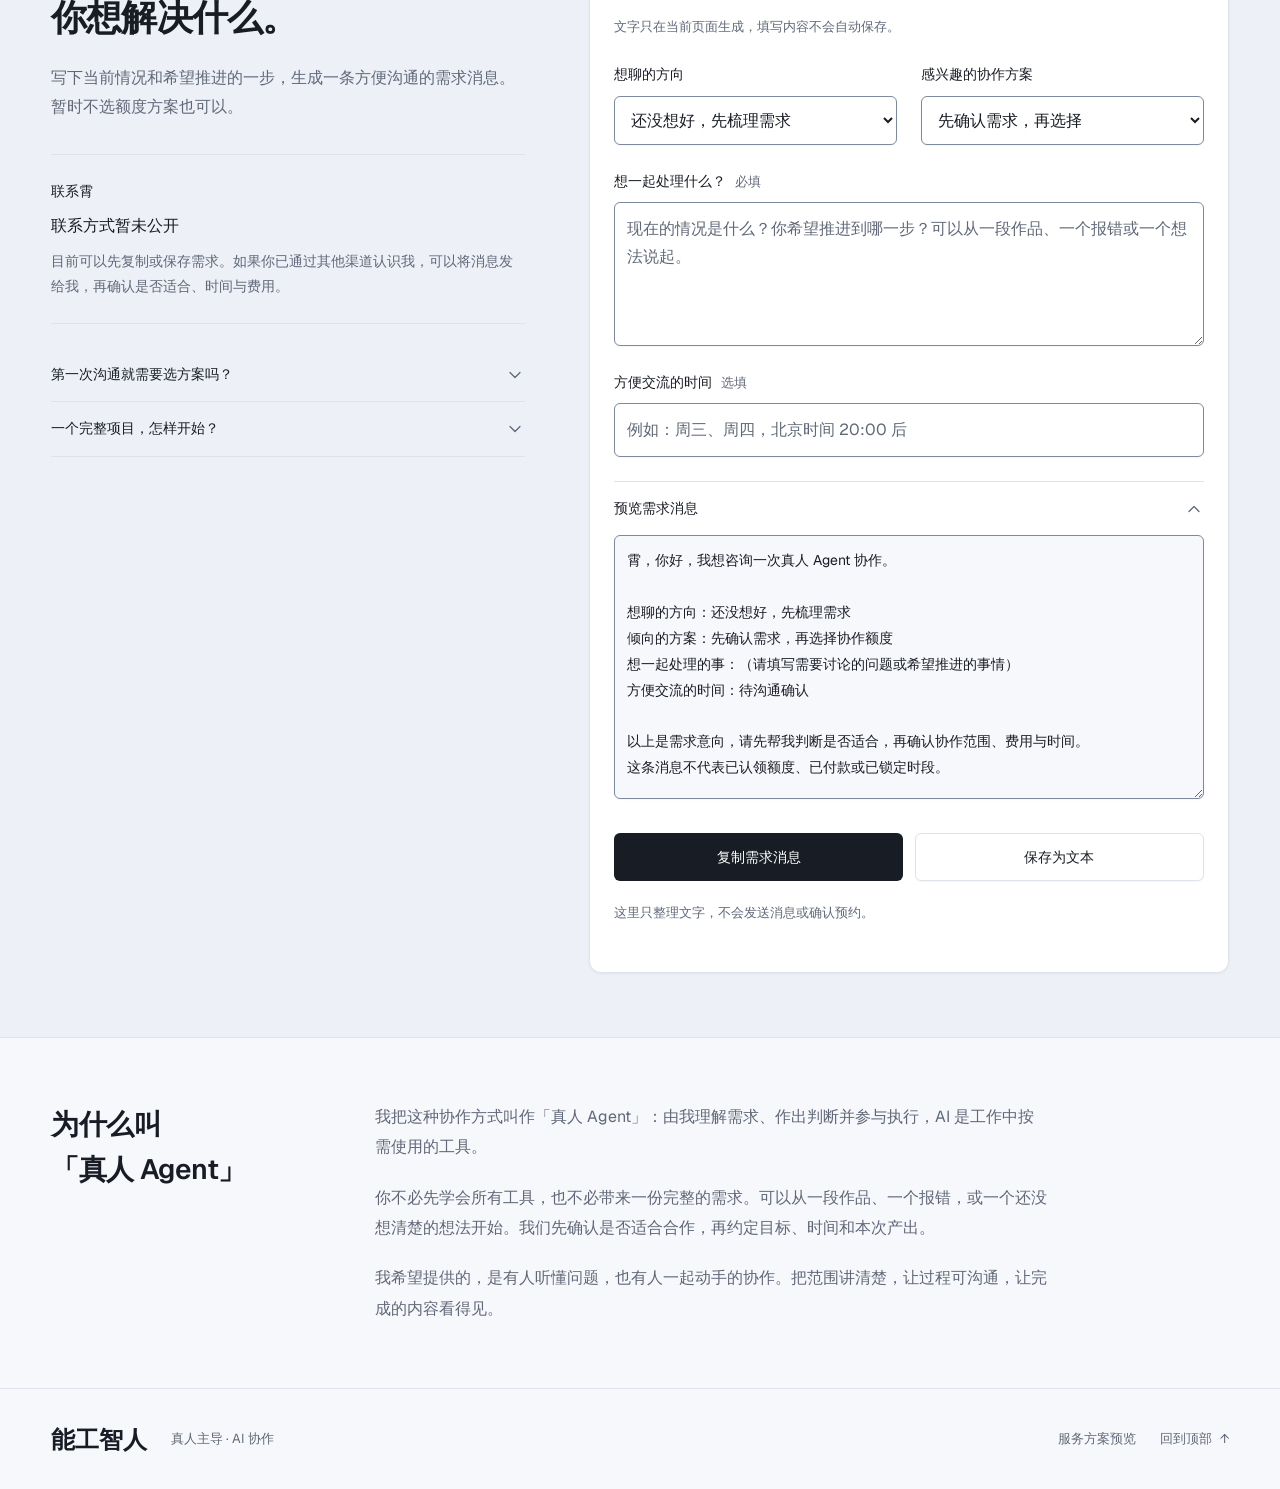
==== commit cc823d74: "Publish annual collaboration website with GitHub Pages" ====
--- a/human-agent.html
+++ b/human-agent.html
@@ -10,8 +10,11 @@
   <link rel="stylesheet" href="assets/creative-tim-ui.css">
   <link rel="stylesheet" href="assets/human-agent.css">
   <script src="assets/human-agent.js" defer></script>
+  <script src="assets/agent-flow.js" defer></script>
+  <script src="assets/token-tabs.js" defer></script>
 </head>
 <body id="top">
+  <iframe class="react-background" src="assets/react-background/index.html" title="装饰性流动背景" aria-hidden="true" tabindex="-1"></iframe>
   <a class="skip-link" href="#main">跳到主要内容</a>
   <header class="site-header">
     <nav class="wrap nav" aria-label="主导航">
@@ -31,30 +34,121 @@
       <div class="home-banner">
         <img src="assets/home-banner.png" width="1672" height="941" alt="霄与四位 AI 伙伴在彩窗教堂中并肩组成协作团队" fetchpriority="high">
       </div>
-      <div class="preview-note"><span class="status-dot" aria-hidden="true"></span><strong>服务方案预览</strong><span>可了解方向与报价，暂不开放时间包购买。</span></div>
+
+      <section class="agent-comparison" aria-label="传统互联网与 AI Native 协作方式对比">
+        <div class="agent-flow-grid">
+          <article class="agent-flow-card agent-flow-card--internet">
+            <header class="flow-card-heading"><h3>传统互联网</h3><span class="flow-card-tag">分工协作</span></header>
+            <svg class="agent-flow-diagram" viewBox="0 0 500 330" role="img" aria-label="一个任务沿曲线同时分发给十个人。">
+              <defs><mask id="flow-clear-internet" maskUnits="userSpaceOnUse" x="0" y="0" width="500" height="330"><rect width="500" height="330" fill="white"/>
+                  <rect x="45" y="186" width="42" height="49" fill="black"/>
+                  <rect x="137" y="186" width="42" height="49" fill="black"/>
+                  <rect x="229" y="186" width="42" height="49" fill="black"/>
+                  <rect x="321" y="186" width="42" height="49" fill="black"/>
+                  <rect x="413" y="186" width="42" height="49" fill="black"/>
+                  <rect x="45" y="265" width="42" height="49" fill="black"/>
+                  <rect x="137" y="265" width="42" height="49" fill="black"/>
+                  <rect x="229" y="265" width="42" height="49" fill="black"/>
+                  <rect x="321" y="265" width="42" height="49" fill="black"/>
+                  <rect x="413" y="265" width="42" height="49" fill="black"/>
+              </mask></defs>
+              <g mask="url(#flow-clear-internet)">
+                <path class="flow-wire" d="M250 78 C250 120 66 122 66 185"/>
+                <path class="flow-pulse" d="M250 78 C250 120 66 122 66 185"/>
+                <path class="flow-wire" d="M250 78 C250 120 158 122 158 185"/>
+                <path class="flow-pulse" d="M250 78 C250 120 158 122 158 185"/>
+                <path class="flow-wire" d="M250 78 C250 120 250 122 250 185"/>
+                <path class="flow-pulse" d="M250 78 C250 120 250 122 250 185"/>
+                <path class="flow-wire" d="M250 78 C250 120 342 122 342 185"/>
+                <path class="flow-pulse" d="M250 78 C250 120 342 122 342 185"/>
+                <path class="flow-wire" d="M250 78 C250 120 434 122 434 185"/>
+                <path class="flow-pulse" d="M250 78 C250 120 434 122 434 185"/>
+                <path class="flow-wire" d="M250 78 C250 153 66 190 66 264"/>
+                <path class="flow-pulse" d="M250 78 C250 153 66 190 66 264"/>
+                <path class="flow-wire" d="M250 78 C250 153 158 190 158 264"/>
+                <path class="flow-pulse" d="M250 78 C250 153 158 190 158 264"/>
+                <path class="flow-wire" d="M250 78 C250 153 250 190 250 264"/>
+                <path class="flow-pulse" d="M250 78 C250 153 250 190 250 264"/>
+                <path class="flow-wire" d="M250 78 C250 153 342 190 342 264"/>
+                <path class="flow-pulse" d="M250 78 C250 153 342 190 342 264"/>
+                <path class="flow-wire" d="M250 78 C250 153 434 190 434 264"/>
+                <path class="flow-pulse" d="M250 78 C250 153 434 190 434 264"/>
+              </g>
+                <g class="flow-node" transform="translate(250 45) scale(1.4)"><path class="flow-glyph" d="M-9-14H3l8 8v20H-9zM3-14v8h8M-3 1h8M-3 7h8"/></g>
+                <g class="flow-node" transform="translate(66 210)"><circle class="flow-glyph" cy="-9" r="7"/><path class="flow-glyph" d="M-14 17c0-18 28-18 28 0"/></g>
+                <g class="flow-node" transform="translate(158 210)"><circle class="flow-glyph" cy="-9" r="7"/><path class="flow-glyph" d="M-14 17c0-18 28-18 28 0"/></g>
+                <g class="flow-node" transform="translate(250 210)"><circle class="flow-glyph" cy="-9" r="7"/><path class="flow-glyph" d="M-14 17c0-18 28-18 28 0"/></g>
+                <g class="flow-node" transform="translate(342 210)"><circle class="flow-glyph" cy="-9" r="7"/><path class="flow-glyph" d="M-14 17c0-18 28-18 28 0"/></g>
+                <g class="flow-node" transform="translate(434 210)"><circle class="flow-glyph" cy="-9" r="7"/><path class="flow-glyph" d="M-14 17c0-18 28-18 28 0"/></g>
+                <g class="flow-node" transform="translate(66 289)"><circle class="flow-glyph" cy="-9" r="7"/><path class="flow-glyph" d="M-14 17c0-18 28-18 28 0"/></g>
+                <g class="flow-node" transform="translate(158 289)"><circle class="flow-glyph" cy="-9" r="7"/><path class="flow-glyph" d="M-14 17c0-18 28-18 28 0"/></g>
+                <g class="flow-node" transform="translate(250 289)"><circle class="flow-glyph" cy="-9" r="7"/><path class="flow-glyph" d="M-14 17c0-18 28-18 28 0"/></g>
+                <g class="flow-node" transform="translate(342 289)"><circle class="flow-glyph" cy="-9" r="7"/><path class="flow-glyph" d="M-14 17c0-18 28-18 28 0"/></g>
+                <g class="flow-node" transform="translate(434 289)"><circle class="flow-glyph" cy="-9" r="7"/><path class="flow-glyph" d="M-14 17c0-18 28-18 28 0"/></g>
+            </svg>
+            <p class="agent-flow-caption"><span><strong>1</strong> 件事</span><span class="flow-caption-arrow" aria-hidden="true">→</span><span>拆给 <strong>10</strong> 个人</span></p>
+          </article>
+          <article class="agent-flow-card agent-flow-card--native">
+            <header class="flow-card-heading"><h3>AI Native</h3><span class="flow-card-tag">人机协同</span></header>
+            <svg class="agent-flow-diagram" viewBox="0 0 500 330" role="img" aria-label="十个任务同时汇聚，由一个人与三个智能体协作。">
+              <defs><mask id="flow-clear-native" maskUnits="userSpaceOnUse" x="0" y="0" width="500" height="330"><rect width="500" height="330" fill="white"/>
+                  <rect x="45" y="20" width="42" height="49" fill="black"/>
+                  <rect x="137" y="20" width="42" height="49" fill="black"/>
+                  <rect x="229" y="20" width="42" height="49" fill="black"/>
+                  <rect x="321" y="20" width="42" height="49" fill="black"/>
+                  <rect x="413" y="20" width="42" height="49" fill="black"/>
+                  <rect x="45" y="81" width="42" height="49" fill="black"/>
+                  <rect x="137" y="81" width="42" height="49" fill="black"/>
+                  <rect x="229" y="81" width="42" height="49" fill="black"/>
+                  <rect x="321" y="81" width="42" height="49" fill="black"/>
+                  <rect x="413" y="81" width="42" height="49" fill="black"/>
+              </mask></defs>
+              <g mask="url(#flow-clear-native)">
+                <path class="flow-wire" d="M66 68 C66 162 250 165 250 215"/>
+                <path class="flow-pulse" d="M66 68 C66 162 250 165 250 215"/>
+                <path class="flow-wire" d="M158 68 C158 162 250 165 250 215"/>
+                <path class="flow-pulse" d="M158 68 C158 162 250 165 250 215"/>
+                <path class="flow-wire" d="M250 68 C250 162 250 165 250 215"/>
+                <path class="flow-pulse" d="M250 68 C250 162 250 165 250 215"/>
+                <path class="flow-wire" d="M342 68 C342 162 250 165 250 215"/>
+                <path class="flow-pulse" d="M342 68 C342 162 250 165 250 215"/>
+                <path class="flow-wire" d="M434 68 C434 162 250 165 250 215"/>
+                <path class="flow-pulse" d="M434 68 C434 162 250 165 250 215"/>
+                <path class="flow-wire" d="M66 129 C66 162 250 165 250 215"/>
+                <path class="flow-pulse" d="M66 129 C66 162 250 165 250 215"/>
+                <path class="flow-wire" d="M158 129 C158 162 250 165 250 215"/>
+                <path class="flow-pulse" d="M158 129 C158 162 250 165 250 215"/>
+                <path class="flow-wire" d="M250 129 C250 162 250 165 250 215"/>
+                <path class="flow-pulse" d="M250 129 C250 162 250 165 250 215"/>
+                <path class="flow-wire" d="M342 129 C342 162 250 165 250 215"/>
+                <path class="flow-pulse" d="M342 129 C342 162 250 165 250 215"/>
+                <path class="flow-wire" d="M434 129 C434 162 250 165 250 215"/>
+                <path class="flow-pulse" d="M434 129 C434 162 250 165 250 215"/>
+              </g>
+                <g class="flow-node" transform="translate(66 44) scale(1)"><path class="flow-glyph" d="M-9-14H3l8 8v20H-9zM3-14v8h8M-3 1h8M-3 7h8"/></g>
+                <g class="flow-node" transform="translate(158 44) scale(1)"><path class="flow-glyph" d="M-9-14H3l8 8v20H-9zM3-14v8h8M-3 1h8M-3 7h8"/></g>
+                <g class="flow-node" transform="translate(250 44) scale(1)"><path class="flow-glyph" d="M-9-14H3l8 8v20H-9zM3-14v8h8M-3 1h8M-3 7h8"/></g>
+                <g class="flow-node" transform="translate(342 44) scale(1)"><path class="flow-glyph" d="M-9-14H3l8 8v20H-9zM3-14v8h8M-3 1h8M-3 7h8"/></g>
+                <g class="flow-node" transform="translate(434 44) scale(1)"><path class="flow-glyph" d="M-9-14H3l8 8v20H-9zM3-14v8h8M-3 1h8M-3 7h8"/></g>
+                <g class="flow-node" transform="translate(66 105) scale(1)"><path class="flow-glyph" d="M-9-14H3l8 8v20H-9zM3-14v8h8M-3 1h8M-3 7h8"/></g>
+                <g class="flow-node" transform="translate(158 105) scale(1)"><path class="flow-glyph" d="M-9-14H3l8 8v20H-9zM3-14v8h8M-3 1h8M-3 7h8"/></g>
+                <g class="flow-node" transform="translate(250 105) scale(1)"><path class="flow-glyph" d="M-9-14H3l8 8v20H-9zM3-14v8h8M-3 1h8M-3 7h8"/></g>
+                <g class="flow-node" transform="translate(342 105) scale(1)"><path class="flow-glyph" d="M-9-14H3l8 8v20H-9zM3-14v8h8M-3 1h8M-3 7h8"/></g>
+                <g class="flow-node" transform="translate(434 105) scale(1)"><path class="flow-glyph" d="M-9-14H3l8 8v20H-9zM3-14v8h8M-3 1h8M-3 7h8"/></g>
+              <path class="flow-team-wire" d="M250 215C250 245 151 232 151 262M250 215C250 245 217 240 217 262M250 215C250 245 283 240 283 262M250 215C250 245 349 232 349 262"/>
+                <g class="flow-node flow-human" transform="translate(151 289)"><circle class="flow-glyph" cy="-9" r="7"/><path class="flow-glyph" d="M-14 17c0-18 28-18 28 0"/></g>
+                <g class="flow-node" transform="translate(217 289)"><path class="flow-glyph" d="M0-12v-7m-4 0h8"/><rect class="flow-glyph" x="-13" y="-11" width="26" height="24" rx="5"/><path class="flow-glyph" d="M-5-2v5m10-5v5M-4 8h8"/></g>
+                <g class="flow-node" transform="translate(283 289)"><path class="flow-glyph" d="M0-12v-7m-4 0h8"/><rect class="flow-glyph" x="-13" y="-11" width="26" height="24" rx="5"/><path class="flow-glyph" d="M-5-2v5m10-5v5M-4 8h8"/></g>
+                <g class="flow-node" transform="translate(349 289)"><path class="flow-glyph" d="M0-12v-7m-4 0h8"/><rect class="flow-glyph" x="-13" y="-11" width="26" height="24" rx="5"/><path class="flow-glyph" d="M-5-2v5m10-5v5M-4 8h8"/></g>
+              <circle class="flow-junction" cx="250" cy="215" r="2.5"/>
+            </svg>
+            <p class="agent-flow-caption"><span><strong>10</strong> 件事</span><span class="flow-caption-arrow" aria-hidden="true">→</span><span><strong>1</strong> 人 + 智能体</span></p>
+          </article>
+        </div>
+      </section>
 
       <details class="chapter" id="agent" open>
         <summary class="chapter-toggle"><h2 class="chapter-title" lang="en">AGENT</h2><svg class="icon accordion-chevron" viewBox="0 0 24 24" aria-hidden="true"><path d="m6 9 6 6 6-6"/></svg></summary>
-        <div class="chapter-body">
-          <section class="hero" aria-labelledby="hero-title">
-            <div class="hero-copy">
-              <p class="eyebrow">真人主导 · AI 协作</p>
-              <h3 id="hero-title">带上你的问题，<br>一起动手推进。</h3>
-              <p class="hero-description">音乐制作、游戏音频与 AI 应用。<br>从一段作品、一个报错，或一个还没想清楚的想法开始。</p>
-              <div class="hero-actions"><a class="ui-button" href="#skills">找到适合你的方向 <span aria-hidden="true">↓</span></a><a class="ui-button" data-variant="outline" href="#connect">整理我的需求 <span aria-hidden="true">↗</span></a></div>
-              <a class="hero-price-link" href="#tokens">按协作时间报价，查看时间包与规则 <span aria-hidden="true">→</span></a>
-            </div>
-            <aside class="hero-intro ui-card" aria-label="关于霄">
-              <div data-slot="card-content">
-                <span class="intro-index" aria-hidden="true">人 + AI</span>
-                <h4>我是霄。</h4>
-                <p>我会和你一起理解问题、选择方法，再结合专业工具与 AI 动手验证。</p>
-                <p>开始前，我们先确认这次的<strong>目标、预计用时与产出</strong>。需要更完整的项目交付时，再单独约定范围和报价。</p>
-                <a class="text-link" href="#model">了解我的工作方式 <span aria-hidden="true">↓</span></a>
-              </div>
-            </aside>
-          </section>
-        </div>
       </details>
 
       <details class="chapter" id="model" open>
@@ -203,35 +297,95 @@
       <details class="chapter" id="tokens" open>
         <summary class="chapter-toggle"><h2 class="chapter-title" lang="en">TOKEN</h2><svg class="icon accordion-chevron" viewBox="0 0 24 24" aria-hidden="true"><path d="m6 9 6 6 6-6"/></svg></summary>
         <div class="chapter-body">
-          <div class="plan-grid" role="group" aria-label="会员方案参考报价">
-            <article class="time-plan ui-card" data-plan="single" aria-labelledby="single-title">
-              <div data-slot="card-header"><h4 id="single-title" data-plan-name>基础会员</h4><p class="plan-kind">从一个具体问题开始</p></div>
-              <div data-slot="card-content"><p class="plan-hours"><span data-plan-hours>1</span><span>小时</span></p><p class="plan-price"><span class="sr-only">总价：</span><span class="currency">¥</span><span data-plan-price>500</span></p><p class="plan-rate" data-plan-rate></p><p class="plan-description">适合首次体验协作，聚焦一个具体问题，在约定时间内梳理思路、动手验证。</p></div>
-              <div data-slot="card-footer"><button class="ui-button tier-button" type="button" data-plan-choice="single" aria-pressed="false" disabled>咨询基础会员 <span aria-hidden="true">↗</span></button></div>
+          <div class="token-intro">
+            <p class="eyebrow">年度协作计划</p>
+            <h3>每年 1,000 小时，<br>与你共同创造。</h3>
+            <p class="token-tagline">认领额度，预约协作，留下成果。</p>
+            <p class="token-supply"><span>年度总额度</span><strong>60,000 <span lang="en">Token</span></strong></p>
+            <p class="token-presale token-tagline"><strong>本次预售 100 小时 · 6,000 Token</strong></p>
+            <p class="token-definition">1 Token = 1 分钟协作时间 · 60 Token = 1 小时</p>
+            <p class="token-value">从音乐制作、游戏音频到 AI 应用，由我参与理解、判断与执行，结合 AI 和专业工具，一起推进你的目标。</p>
+          </div>
+          <div class="token-tabs" role="tablist" aria-label="协作额度方案" hidden>
+            <button type="button" role="tab" id="token-member-tab" aria-controls="token-member-panel" aria-selected="true">会员</button>
+            <button type="button" role="tab" id="token-api-tab" aria-controls="token-api-panel" aria-selected="false" tabindex="-1">API</button>
+          </div>
+          <div id="token-member-panel" role="tabpanel" aria-labelledby="token-member-tab" tabindex="0">
+            <div class="plan-grid" role="group" aria-label="会员协作额度参考报价">
+              <article class="time-plan ui-card" data-plan="single" aria-labelledby="single-title">
+                <div data-slot="card-header"><h4 id="single-title" data-plan-name>基础会员</h4><p class="plan-kind">从一次共同动手开始</p></div>
+                <div data-slot="card-content">
+                  <p class="plan-quota"><span data-plan-tokens>60</span> <span>Token</span></p>
+                  <p class="plan-hours">对应 <span data-plan-hours>1</span> 小时协作</p>
+                  <p class="plan-price"><span class="sr-only">额度包参考总价：</span><span class="currency">¥</span><span data-plan-price>500</span></p>
+                  <p class="plan-rate" data-plan-rate></p>
+                  <p class="plan-description">带来一个具体问题。在约定范围内，一起梳理思路、尝试方法，留下可继续推进的记录或初步成果。</p>
+                </div>
+                <div data-slot="card-footer"><button class="ui-button tier-button" type="button" data-plan-choice="single" aria-pressed="false" disabled>咨询认领 <span class="sr-only">基础会员额度</span><span aria-hidden="true">↗</span></button></div>
+              </article>
+              <article class="time-plan ui-card" data-plan="multi" aria-labelledby="multi-title">
+                <div data-slot="card-header"><h4 id="multi-title" data-plan-name>标准会员</h4><p class="plan-kind">给尝试与迭代留出空间</p></div>
+                <div data-slot="card-content">
+                  <p class="plan-quota"><span data-plan-tokens>480</span> <span>Token</span></p>
+                  <p class="plan-hours">对应 <span data-plan-hours>8</span> 小时协作</p>
+                  <p class="plan-price"><span class="sr-only">额度包参考总价：</span><span class="currency">¥</span><span data-plan-price>3,000</span></p>
+                  <p class="plan-rate" data-plan-rate></p>
+                  <p class="plan-description">围绕一段作品、一个原型或一项任务，分次讨论、动手验证与调整，让想法逐步成形。</p>
+                </div>
+                <div data-slot="card-footer"><button class="ui-button tier-button" type="button" data-plan-choice="multi" aria-pressed="false" disabled>咨询认领 <span class="sr-only">标准会员额度</span><span aria-hidden="true">↗</span></button></div>
+              </article>
+              <article class="time-plan ui-card" data-plan="ongoing" aria-labelledby="ongoing-title">
+                <div data-slot="card-header"><h4 id="ongoing-title" data-plan-name>高级会员</h4><p class="plan-kind">为阶段目标持续投入</p></div>
+                <div data-slot="card-content">
+                  <p class="plan-quota"><span data-plan-tokens>1,800</span> <span>Token</span></p>
+                  <p class="plan-hours">对应 <span data-plan-hours>30</span> 小时协作</p>
+                  <p class="plan-price"><span class="sr-only">额度包参考总价：</span><span class="currency">¥</span><span data-plan-price>10,000</span></p>
+                  <p class="plan-rate" data-plan-rate></p>
+                  <p class="plan-description">适合需要连续推进的项目。按阶段安排协作，持续处理关键问题，并在每一阶段核对进展与下一步。</p>
+                </div>
+                <div data-slot="card-footer"><button class="ui-button tier-button" type="button" data-plan-choice="ongoing" aria-pressed="false" disabled>咨询认领 <span class="sr-only">高级会员额度</span><span aria-hidden="true">↗</span></button></div>
+              </article>
+              <article class="time-plan ui-card" aria-labelledby="super-title">
+                <div data-slot="card-header"><h4 id="super-title">超级会员</h4><p class="plan-kind">围绕长期目标共同规划</p></div>
+                <div data-slot="card-content">
+                  <p class="plan-quota plan-quota-custom">定制额度</p>
+                  <p class="plan-hours">Token 数量与协作安排共同确认</p>
+                  <p class="plan-price">定制报价</p>
+                  <p class="plan-rate">按目标、范围与投入确认</p>
+                  <p class="plan-description">适合长期或复杂项目。先拆分阶段任务，再共同确定所需额度、协作节奏与交付范围。</p>
+                </div>
+                <div data-slot="card-footer"><button class="ui-button tier-button" type="button" data-plan-choice="custom" aria-pressed="false" disabled>咨询定制 <span class="sr-only">超级会员额度</span><span aria-hidden="true">↗</span></button></div>
+              </article>
+            </div>
+          </div>
+          <div id="token-api-panel" role="tabpanel" aria-labelledby="token-api-tab" tabindex="0">
+            <article class="api-plan time-plan ui-card" data-plan="api" aria-labelledby="api-plan-title">
+              <div data-slot="card-header"><h4 id="api-plan-title" data-plan-name>API</h4><p class="plan-kind">按需认领，围绕具体任务协作</p></div>
+              <div data-slot="card-content">
+                <p class="plan-hours">对应 <span data-plan-hours>1</span> 小时协作</p>
+                <p class="plan-price"><span class="sr-only">参考报价：</span><span class="currency">¥</span><span data-plan-price>600</span><span class="api-price-unit">/ <span data-plan-tokens>60</span> Token</span></p>
+                <p class="plan-rate" data-plan-rate></p>
+                <p class="plan-description">从一次明确的需求开始，按需约定协作额度。这里的 Token 按我的协作时间计算；涉及的工具与额外费用在开始前确认。</p>
+              </div>
+              <div data-slot="card-footer"><button class="ui-button tier-button" type="button" data-plan-choice="api" aria-pressed="false" disabled>咨询 API 额度 <span aria-hidden="true">↗</span></button></div>
             </article>
-            <article class="time-plan ui-card" data-plan="multi" aria-labelledby="multi-title">
-              <div data-slot="card-header"><h4 id="multi-title" data-plan-name>标准会员</h4><p class="plan-kind">分次推进，逐步完善</p></div>
-              <div data-slot="card-content"><p class="plan-hours"><span data-plan-hours>8</span><span>小时</span></p><p class="plan-price"><span class="sr-only">总价：</span><span class="currency">¥</span><span data-plan-price>3,000</span></p><p class="plan-rate" data-plan-rate></p><p class="plan-description">适合需要多轮讨论与调整的任务，分次验证想法，逐步完善作品或原型。</p></div>
-              <div data-slot="card-footer"><button class="ui-button tier-button" type="button" data-plan-choice="multi" aria-pressed="false" disabled>咨询标准会员 <span aria-hidden="true">↗</span></button></div>
-            </article>
-            <article class="time-plan ui-card" data-plan="ongoing" aria-labelledby="ongoing-title">
-              <div data-slot="card-header"><h4 id="ongoing-title" data-plan-name>高级会员</h4><p class="plan-kind">持续投入，分阶段推进</p></div>
-              <div data-slot="card-content"><p class="plan-hours"><span data-plan-hours>30</span><span>小时</span></p><p class="plan-price"><span class="sr-only">总价：</span><span class="currency">¥</span><span data-plan-price>10,000</span></p><p class="plan-rate" data-plan-rate></p><p class="plan-description">适合需要持续推进的项目，按阶段安排协作，共同确认目标、产出与下一步。</p></div>
-              <div data-slot="card-footer"><button class="ui-button tier-button" type="button" data-plan-choice="ongoing" aria-pressed="false" disabled>咨询高级会员 <span aria-hidden="true">↗</span></button></div>
-            </article>
-            <article class="time-plan ui-card" aria-labelledby="super-title">
-              <div data-slot="card-header"><h4 id="super-title">超级会员</h4><p class="plan-kind">围绕目标，定制深度协作</p></div>
-              <div data-slot="card-content"><p class="plan-hours">协作时长按需约定</p><p class="plan-price">定制报价</p><p class="plan-rate">范围与费用沟通后确认</p><p class="plan-description">适合长期或复杂项目，根据目标定制协作安排，明确阶段任务、投入时长与交付范围。</p></div>
-              <div data-slot="card-footer"><button class="ui-button tier-button" type="button" data-plan-choice="custom" aria-pressed="false" disabled>咨询超级会员 <span aria-hidden="true">↗</span></button></div>
-            </article>
-          </div>
-          <p class="token-note">「时间 Token」是协作时间的别称，1 Token = 1 分钟。页面统一用小时与人民币报价。</p>
+          </div>
+          <p class="token-note">以上为协作额度参考方案。本次预售 100 小时（6,000 Token），计入年度 1,000 小时（60,000 Token）的总量。各档会员与 API 共享本次预售额度，定制方案也计入其中。当前开放方案咨询，尚未开放在线认领。</p>
+          <div class="token-process" aria-labelledby="token-process-title">
+            <h3 id="token-process-title">从认领到协作</h3>
+            <ol class="process-list">
+              <li><span class="step-number" aria-hidden="true">01</span><div><h4>咨询认领</h4><p>先聊目标，再确认额度与费用。认领时记录所属服务年度和 Token 数量。</p></div></li>
+              <li><span class="step-number" aria-hidden="true">02</span><div><h4>预约协作</h4><p>每次共同确认时间、任务范围和预计用量，再开始动手。</p></div></li>
+              <li><span class="step-number" aria-hidden="true">03</span><div><h4>核对用量</h4><p>按约定计时扣除 Token，记录本次产出、已用额度与剩余额度。</p></div></li>
+            </ol>
+          </div>
           <div class="rules" id="rules">
-            <div class="rules-intro"><h3>开始前，一起确认</h3><p>时间包的有效期、最小计费单位、改期取消与未用时长处理等统一规则尚未发布。当前只讨论协作意向，确认以下事项并留下双方认可的文字记录后，再开始正式协作。</p></div>
+            <div class="rules-intro"><h3>开始前，一起确认</h3><p>Token 用于记录可兑换的协作时间。服务年度、额度有效期与预约规则会在正式认领前共同确认，并留下双方认可的文字记录。</p></div>
             <div class="rule-list">
-              <details><summary>时间怎样计算与记录？<svg class="icon accordion-chevron" viewBox="0 0 24 24" aria-hidden="true"><path d="m6 9 6 6 6-6"/></svg></summary><p>先约定准备、交流、异步执行和等待分别是否计时，明确最小计费单位、工时记录与余额核对方式。预计超过约定时长时，先确认是否继续及相应费用。</p></details>
-              <details><summary>有效期、预约和未用时间怎么办？<svg class="icon accordion-chevron" viewBox="0 0 24 24" aria-hidden="true"><path d="m6 9 6 6 6-6"/></svg></summary><p>开始前确认时间包的有效期、可预约时间、改期与取消方式，以及未用时长和退款的处理规则。当前预览没有发布统一条款，也不接受时间包购买。</p></details>
-              <details><summary>AI 工具和其他费用包含在内吗？<svg class="icon accordion-chevron" viewBox="0 0 24 24" aria-hidden="true"><path d="m6 9 6 6 6-6"/></svg></summary><p>AI 是工作中按需使用的工具。页面没有提供第三方账号、官方订阅或模型使用额度。具体工具、素材、部署等费用是否包含，会随协作范围一并说明；另有费用时，先确认再产生。</p></details>
+              <details><summary>总量、预售额度与个人余额是什么关系？<svg class="icon accordion-chevron" viewBox="0 0 24 24" aria-hidden="true"><path d="m6 9 6 6 6-6"/></svg></summary><p>每个服务年度计划提供 1,000 小时，即 60,000 Token。本次从中预售 100 小时，即 6,000 Token，占年度总量的 10%。各档会员与 API 共享本次预售额度；个人余额按认领及使用记录核对。服务年度的起止日期、个人额度有效期与跨年处理尚待确认，年度总量不表示个人余额会在年底自动清零。</p></details>
+              <details><summary>Token 怎样扣除与记录？<svg class="icon accordion-chevron" viewBox="0 0 24 24" aria-hidden="true"><path d="m6 9 6 6 6-6"/></svg></summary><p>1 Token 对应 1 分钟协作时间。开始前约定准备、交流、异步执行和等待分别是否计时，以及最小计费单位；结束后按记录核对扣除数量和余额。预计超出本次约定用量时，先确认是否继续。扣除、退回与调整均需留下记录。</p></details>
+              <details><summary>预约、改期和未用额度怎么办？<svg class="icon accordion-chevron" viewBox="0 0 24 24" aria-hidden="true"><path d="m6 9 6 6 6-6"/></svg></summary><p>持有额度后仍需共同确认可预约时段。改期、取消、退款、未用额度及跨年处理的统一规则尚未发布，会在认领前明确。页面中的方案选择只用于咨询，不会锁定额度或预约。</p></details>
+              <details><summary>AI 工具和其他费用包含在内吗？<svg class="icon accordion-chevron" viewBox="0 0 24 24" aria-hidden="true"><path d="m6 9 6 6 6-6"/></svg></summary><p>这里的 Token 用于真人主导的协作时间。第三方账号、官方订阅和模型调用额度不随之提供。具体工具、素材、部署等费用是否包含，会随协作范围一并说明；另有费用时，先确认再产生。</p></details>
               <details><summary>会交付什么，资料如何使用？<svg class="icon accordion-chevron" viewBox="0 0 24 24" aria-hidden="true"><path d="m6 9 6 6 6-6"/></svg></summary><p>共同确认文件、记录或原型等具体产出，以及交付格式、修改范围、后续支持和成果归属。需要把资料交给第三方 AI 工具处理时，先说明工具、资料范围与使用方式，再确认是否采用。</p></details>
             </div>
           </div>
@@ -244,11 +398,11 @@
         <div class="connect-copy">
           <p class="eyebrow">从一个问题开始</p>
           <h2 id="connect-title" tabindex="-1">先整理一下，<br>你想解决什么。</h2>
-          <p>写下当前情况和希望推进的一步，生成一条方便沟通的需求消息。暂时不选时间包也可以。</p>
+          <p>写下当前情况和希望推进的一步，生成一条方便沟通的需求消息。暂时不选额度方案也可以。</p>
           <div class="contact-route" aria-labelledby="contact-route-title"><h3 id="contact-route-title">联系霄</h3><p class="contact-pending">联系方式暂未公开</p><p>目前可以先复制或保存需求。如果你已通过其他渠道认识我，可以将消息发给我，再确认是否适合、时间与费用。</p></div>
           <div class="faqs">
-            <details><summary>第一次沟通就需要选方案吗？<svg class="icon accordion-chevron" viewBox="0 0 24 24" aria-hidden="true"><path d="m6 9 6 6 6-6"/></svg></summary><p>可以先描述需求，再判断适合的协作方式。需求沟通是否收费、正式协作如何计费，都需要在开始前说明。选择意向或生成消息不会购买时间包。</p></details>
-            <details><summary>一个完整项目，怎样开始？<svg class="icon accordion-chevron" viewBox="0 0 24 24" aria-hidden="true"><path d="m6 9 6 6 6-6"/></svg></summary><p>先看目标、现有条件和交付要求，再拆分阶段并确认报价。时间包提供约定的协作时长，完整项目的交付范围需要另行商定。</p></details>
+            <details><summary>第一次沟通就需要选方案吗？<svg class="icon accordion-chevron" viewBox="0 0 24 24" aria-hidden="true"><path d="m6 9 6 6 6-6"/></svg></summary><p>可以先描述需求，再判断适合的协作方式。需求沟通是否收费、正式协作如何计费，都需要在开始前说明。选择意向或生成消息不会认领额度或产生费用。</p></details>
+            <details><summary>一个完整项目，怎样开始？<svg class="icon accordion-chevron" viewBox="0 0 24 24" aria-hidden="true"><path d="m6 9 6 6 6-6"/></svg></summary><p>先看目标、现有条件和交付要求，再拆分阶段并确认报价。Token 提供约定的协作时间，完整项目的交付范围需要另行商定。</p></details>
           </div>
         </div>
         <div class="connect-form ui-card">
--- a/assets/human-agent.css
+++ b/assets/human-agent.css
@@ -83,6 +83,31 @@
 .mcp-tool { display: flex; flex-direction: column; align-items: center; justify-content: center; gap: 16px; min-height: 156px; padding: 24px 12px; border: 1px solid var(--line); border-radius: 12px; background: var(--paper); text-align: center; }
 .mcp-tool img { display: block; width: 64px; height: 64px; object-fit: contain; }
 .mcp-tool span { font-size: .9375rem; font-weight: 500; }
+.agent-comparison { margin-block: 28px 40px; }
+.agent-flow-grid { display: grid; grid-template-columns: repeat(2, minmax(0, 1fr)); gap: 24px; }
+.agent-flow-card { --flow-color: #758298; --flow-line: #c3cbd7; --flow-border: #e0e4eb; min-width: 0; padding: clamp(20px, 2.6vw, 32px); border: 1px solid var(--flow-border); border-radius: 20px; background: linear-gradient(160deg, #fbfcfe, #f4f6fa); }
+.agent-flow-card--native { --flow-color: #a77b35; --flow-line: #d5c4a7; --flow-border: #e4d8c3; background: linear-gradient(160deg, #fffcf6, #f7f4ed); }
+.flow-card-heading { display: flex; align-items: center; justify-content: space-between; gap: 12px; }
+.agent-flow-card h3 { font-size: clamp(1.125rem, 2vw, 1.5rem); font-weight: 600; letter-spacing: -.025em; }
+.flow-card-tag { flex-shrink: 0; color: #738094; font-size: .6875rem; letter-spacing: .08em; }
+.agent-flow-card--native h3, .agent-flow-card--native .flow-card-tag { color: #8a652c; }
+.agent-flow-diagram { display: block; width: 100%; height: auto; margin-block: 28px 24px; overflow: visible; fill: none; stroke: var(--flow-color); stroke-width: 1.8; stroke-linecap: round; stroke-linejoin: round; }
+.flow-wire, .flow-team-wire { stroke: var(--flow-line); stroke-width: 1.1; fill: none; }
+.flow-pulse { display: none; }
+.flow-particles { fill: var(--flow-color); stroke: none; pointer-events: none; }
+/* Keep diagram glyphs bare: no icon tiles, frames, badges or backing shapes. */
+.flow-glyph { fill: none; stroke-width: 2; }
+.flow-human { stroke: #926521; }
+.flow-human .flow-glyph { stroke-width: 2.4; }
+.flow-junction { fill: var(--flow-color); stroke: none; }
+.agent-flow-caption { display: flex; flex-wrap: wrap; align-items: baseline; justify-content: center; gap: 10px; padding-top: 22px; border-top: 1px solid var(--flow-border); color: #526175; font-size: clamp(.8125rem, 1.3vw, 1rem); }
+.agent-flow-caption strong { margin-right: 2px; color: #253249; font-size: 1.5em; font-weight: 600; font-variant-numeric: tabular-nums; }
+.flow-caption-arrow { align-self: center; color: #9ba7b7; margin-inline: 4px; }
+.agent-flow-card--native .agent-flow-caption { color: #816841; }
+.agent-flow-card--native .agent-flow-caption strong { color: #91651f; }
+@media (max-width: 767px) { .agent-flow-grid { grid-template-columns: minmax(0, 1fr); gap: 16px; } .agent-flow-diagram { max-width: 500px; margin-inline: auto; } }
+@media (prefers-reduced-motion: reduce) { .agent-comparison .flow-particles { display: none; } }
+@media print { .flow-particles { display: none; } .agent-flow-card { break-inside: avoid; box-shadow: none; } }
 .hero { display: grid; grid-template-columns: minmax(0, 1.6fr) minmax(0, 1fr); gap: var(--gutter); align-items: center; padding-block: 12px 8px; }
 .eyebrow { font-size: .8125rem; color: var(--accent); font-weight: 500; letter-spacing: .04em; }
 .hero h3 { margin-top: 16px; font-size: clamp(2rem, 4.3vw, 3.5rem); font-weight: 600; letter-spacing: -.035em; line-height: 1.3; }
@@ -126,13 +151,32 @@
 .process-list h4 { font-size: .9375rem; font-weight: 500; }
 .process-list p { margin-top: 8px; font-size: .875rem; color: var(--muted); }
 .section-heading .pricing-state { display: inline-block; margin-top: 12px; font-size: .8125rem; color: var(--accent); }
+.token-intro { max-width: 720px; margin: 0 auto 36px; text-align: center; }
+.token-intro h3 { margin-top: 12px; font-size: clamp(1.75rem, 3.2vw, 2.75rem); letter-spacing: -.035em; line-height: 1.4; text-wrap: balance; }
+.token-tagline { margin-top: 16px; color: var(--muted); }
+.token-supply { display: flex; flex-wrap: wrap; align-items: baseline; justify-content: center; gap: 4px 16px; margin-top: 28px; font-size: .875rem; }
+.token-supply strong { font-size: clamp(1.75rem, 3vw, 2.25rem); font-weight: 500; letter-spacing: -.025em; white-space: nowrap; font-variant-numeric: tabular-nums; }
+.token-supply strong span { font-size: 1rem; font-weight: 400; letter-spacing: 0; }
+.token-definition { margin-top: 4px; color: var(--muted); font-size: .8125rem; }
+.token-value { max-width: 38em; margin: 20px auto 0; color: var(--muted); font-size: .9375rem; }
+.token-process { margin-top: 40px; padding-block: 28px; border-block: 1px solid var(--line); }
+.token-process > h3 { font-size: 1.125rem; }
+.token-tabs { display: flex; width: fit-content; gap: 4px; margin: 0 auto 32px; padding: 4px; border: 1px solid var(--line); border-radius: 999px; background: var(--paper); }
+.token-tabs button { min-width: 82px; min-height: 44px; padding: 8px 22px; border: 0; border-radius: 999px; background: transparent; color: var(--muted); font: inherit; font-size: .875rem; }
+.token-tabs button[aria-selected="true"] { background: var(--ink); color: var(--white); box-shadow: 0 1px 3px #181c2420; }
+.token-tabs button:hover:not([aria-selected="true"]) { background: var(--soft); color: var(--ink); }
+.api-plan { max-width: 520px; margin-inline: auto; }
+.api-price-unit { align-self: baseline; margin-left: 8px; color: var(--dark-muted); font-size: 1rem; font-weight: 400; letter-spacing: 0; }
+.api-plan .plan-price { flex-wrap: wrap; }
 .plan-grid { display: grid; grid-template-columns: repeat(4, minmax(0, 1fr)); gap: 16px; }
 .time-plan { --ui-card: var(--ink); --ui-card-foreground: #f5f7fc; --ui-border: var(--dark-line); min-width: 0; }
 .time-plan:has(.tier-button[aria-pressed="true"]) { border-color: var(--accent); box-shadow: 0 0 0 2px var(--accent); }
 .time-plan h4 { font-size: 1.375rem; line-height: 1.4; }
 .plan-kind { color: var(--dark-muted); font-size: .8125rem; }
-.plan-hours { display: flex; align-items: baseline; gap: 8px; font-size: .875rem; color: var(--dark-muted); }
-.plan-hours [data-plan-hours] { color: #f5f7fc; font-size: 1.5rem; font-weight: 500; }
+.plan-quota { display: flex; flex-wrap: wrap; align-items: baseline; gap: 8px; font-size: .875rem; line-height: 1.4; }
+.plan-quota [data-plan-tokens] { font-size: 2rem; font-weight: 500; letter-spacing: -.025em; font-variant-numeric: tabular-nums; }
+.plan-quota-custom { font-size: 2rem; font-weight: 500; }
+.plan-hours { margin-top: 6px; font-size: .8125rem; color: var(--dark-muted); }
 .plan-price { display: flex; gap: 5px; align-items: baseline; margin-top: 16px; font-size: clamp(2rem, 3.5vw, 2.75rem); font-weight: 600; letter-spacing: -.035em; line-height: 1.4; white-space: nowrap; font-variant-numeric: lining-nums tabular-nums; }
 .currency { font-size: 1.125rem; font-weight: 400; }
 .plan-rate { color: var(--dark-muted); margin-top: 4px; font-size: .8125rem; font-variant-numeric: tabular-nums; }
@@ -272,3 +316,11 @@
   .plan-price { font-size: 1.75rem; }
   .ui-card { box-shadow: none; }
 }
+
+/* Original React FLOW export, isolated from the page UI. */
+body { isolation: isolate; }
+.react-background { position: fixed; inset: 0; width: 100%; height: 100%; border: 0; z-index: -1; pointer-events: none; background: #EAF4FC; }
+.chapter { background: rgba(247, 248, 251, .94); padding-inline: clamp(16px, 3vw, 36px); }
+.about-section { background: rgba(247, 248, 251, .94); }
+.site-footer { background: rgba(247, 248, 251, .96); }
+@media print { .react-background { display: none; } }
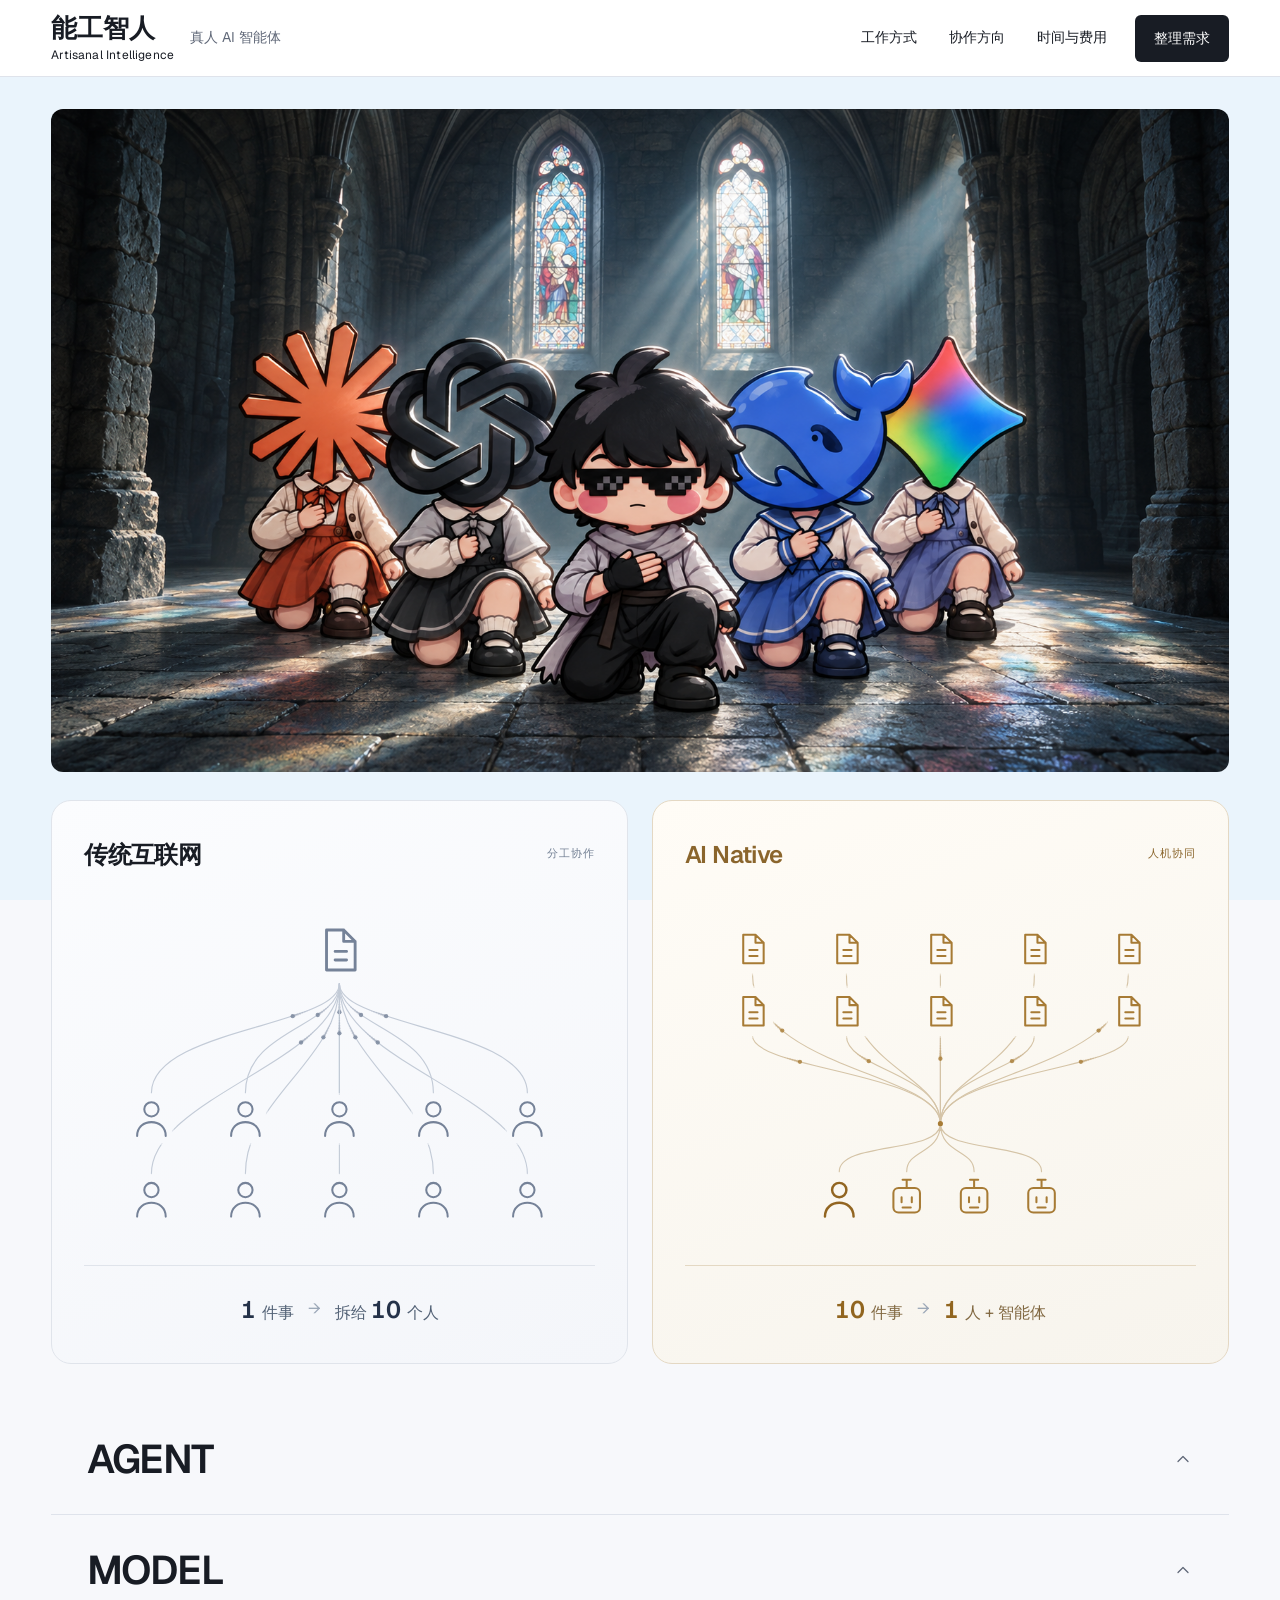
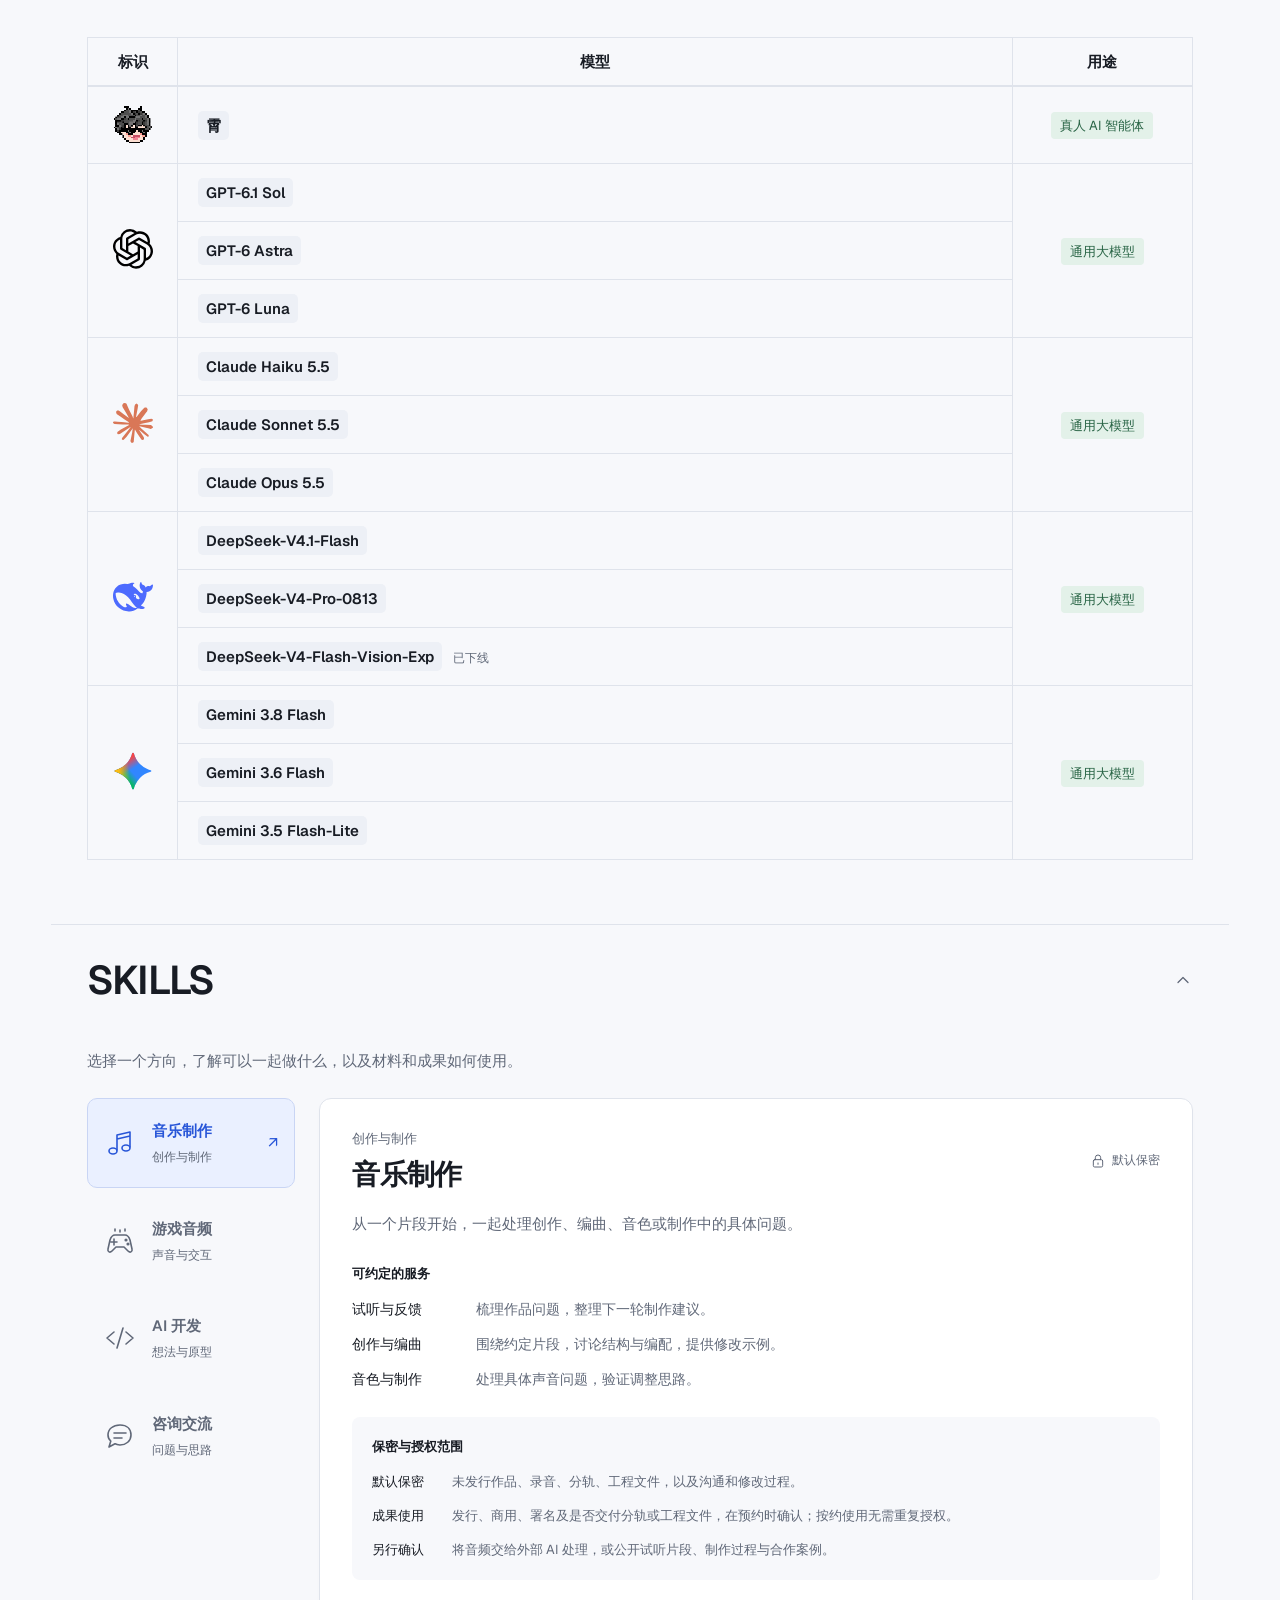
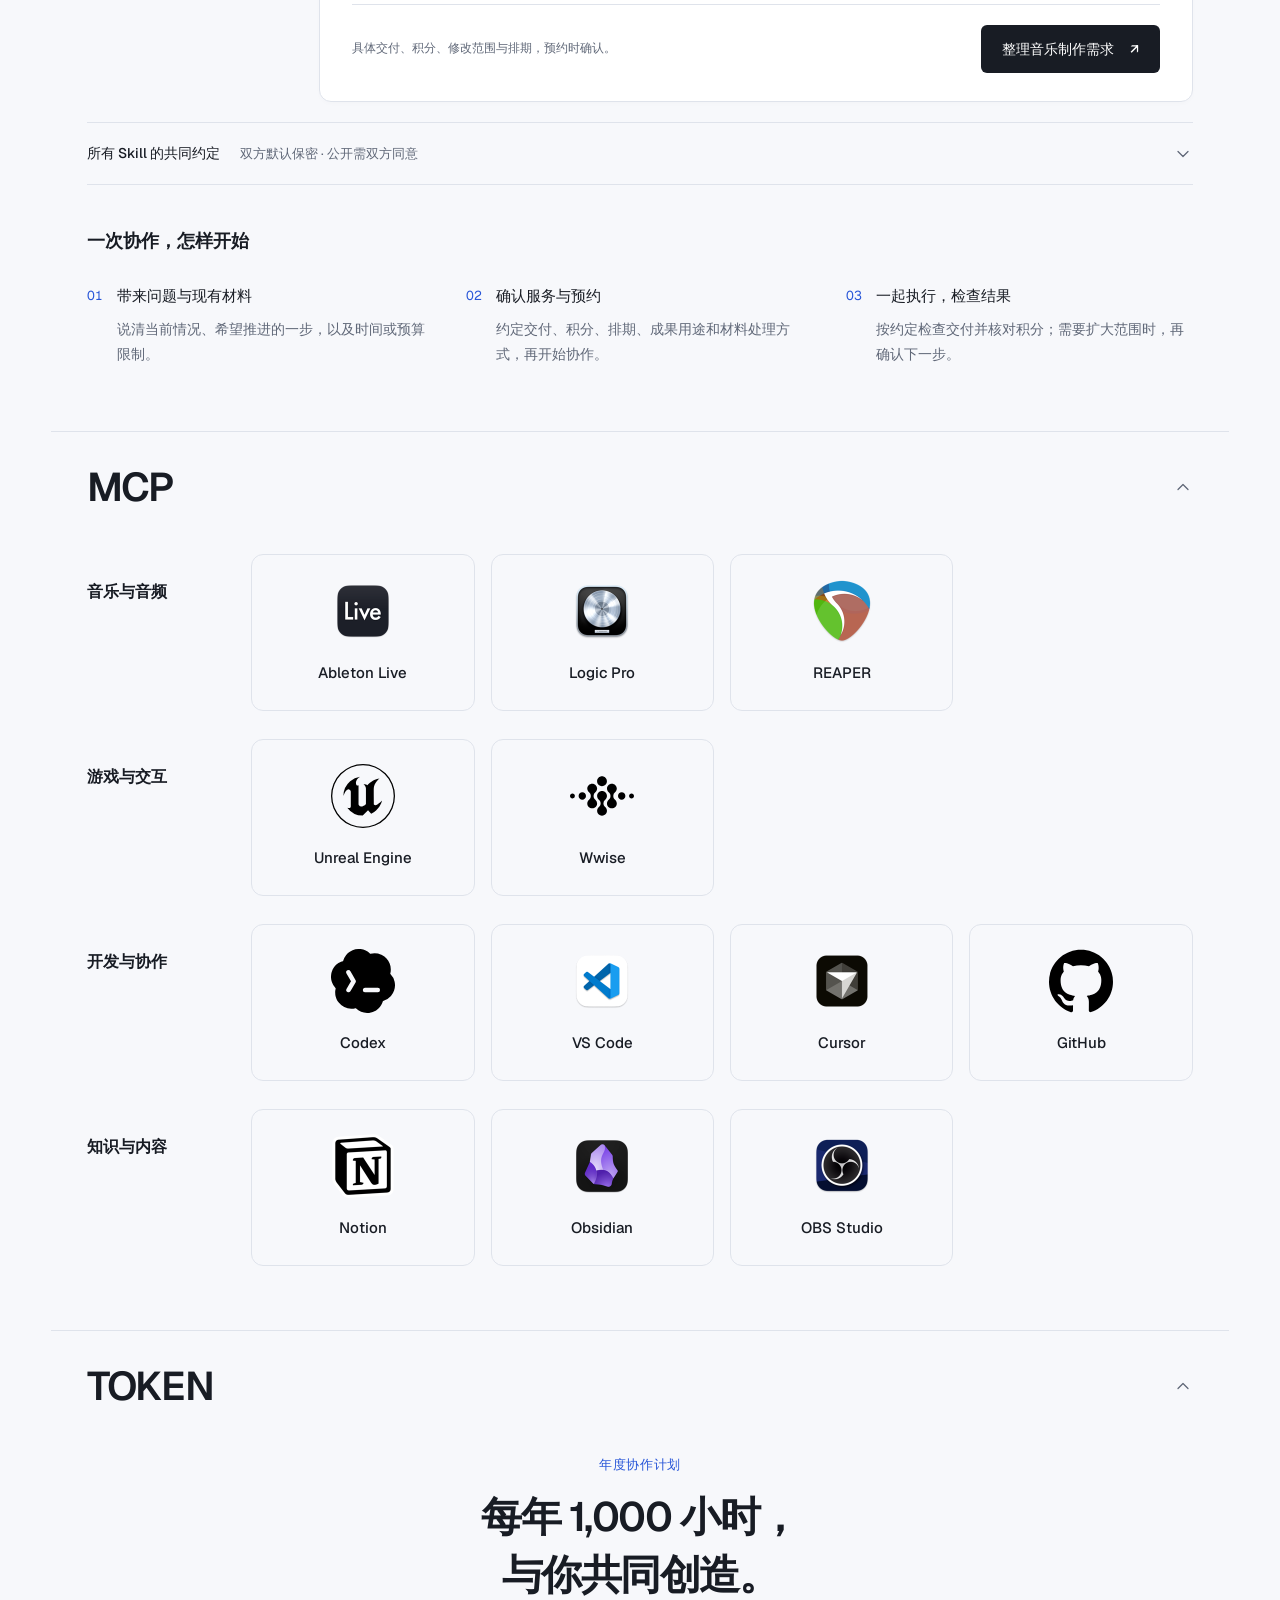
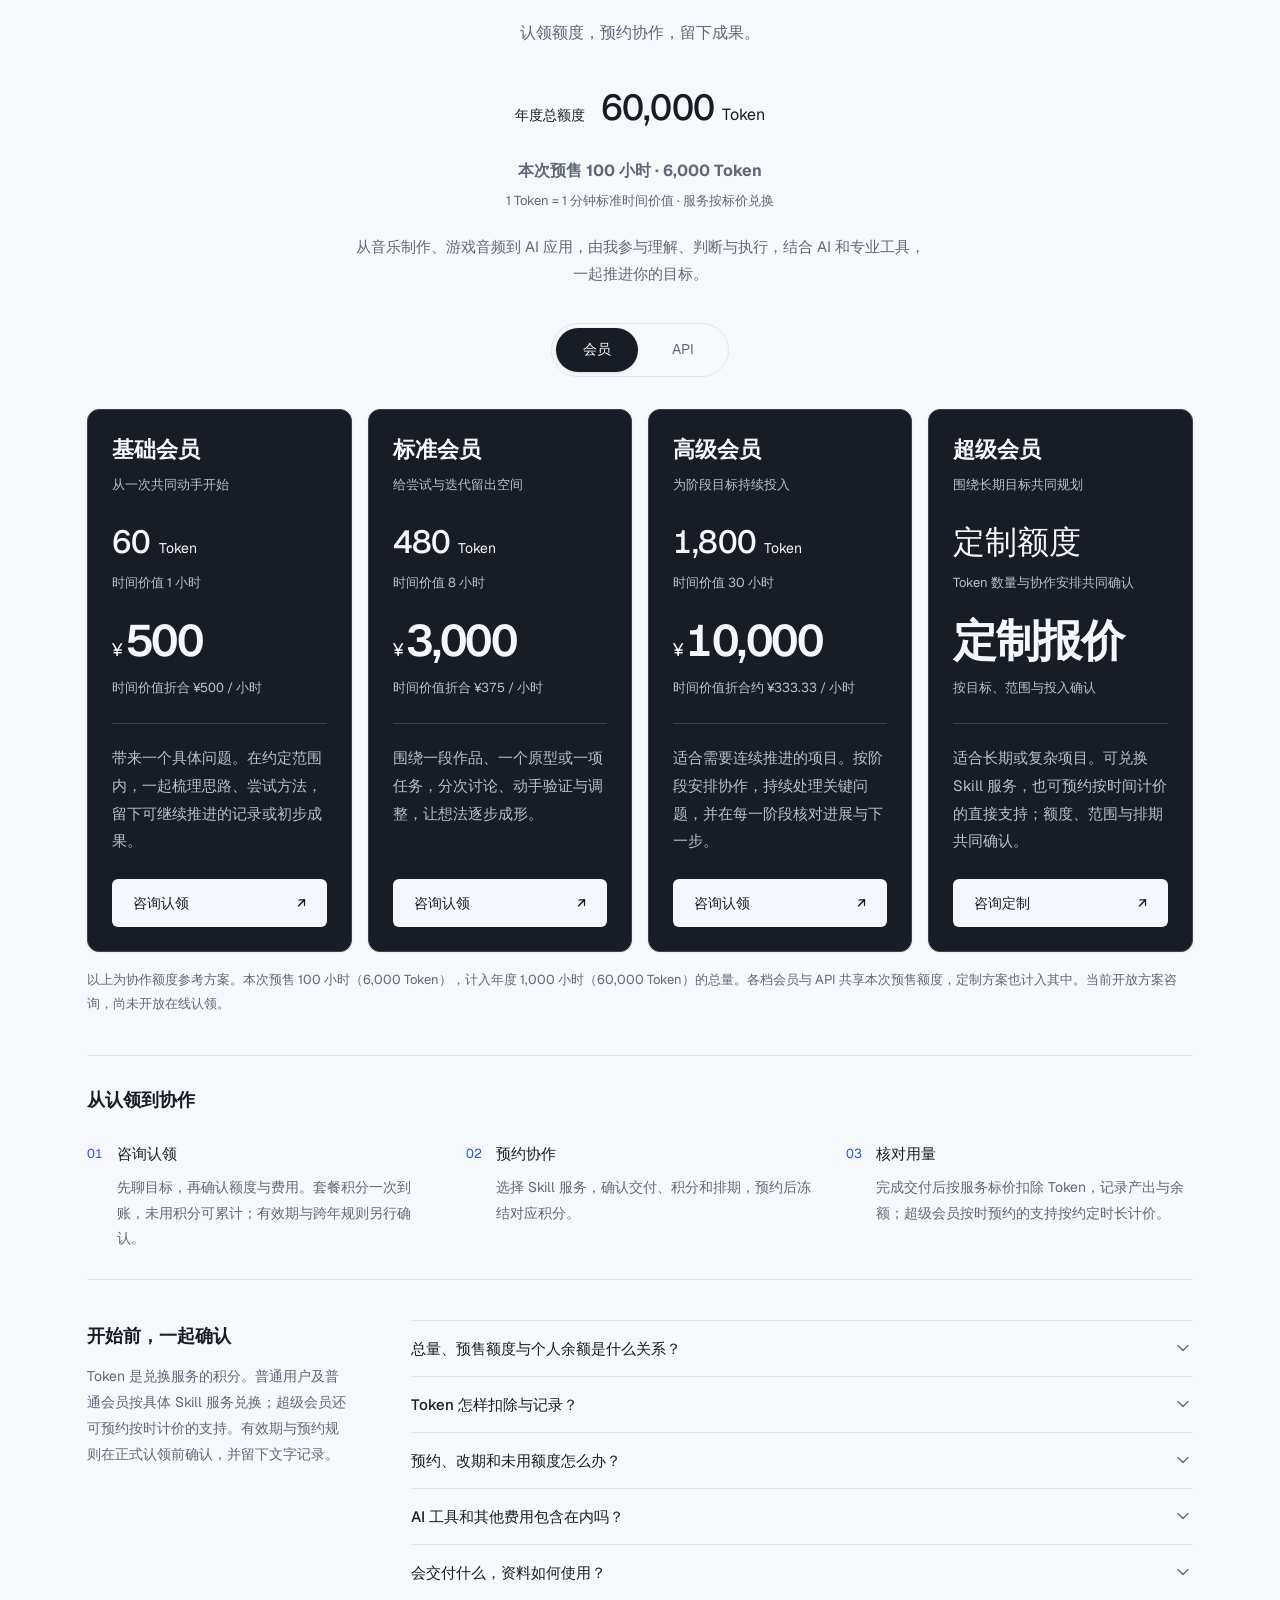
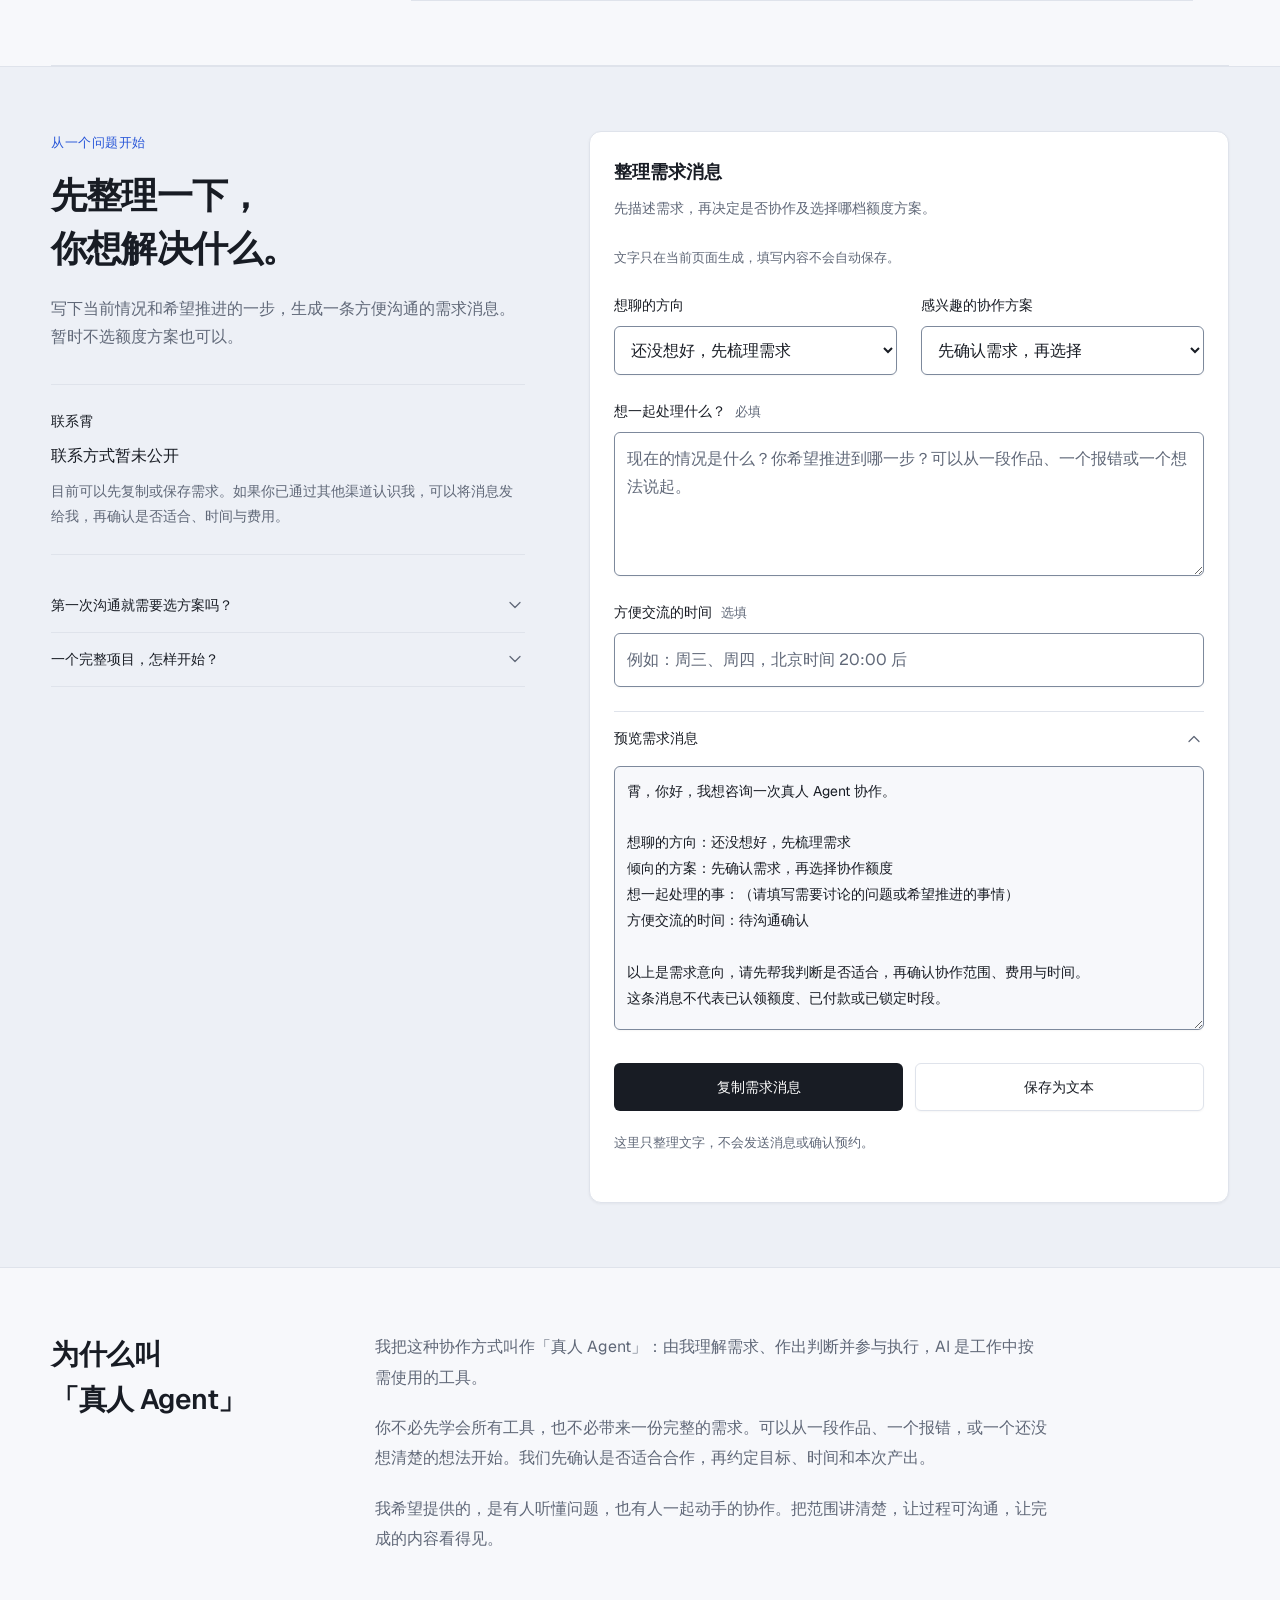
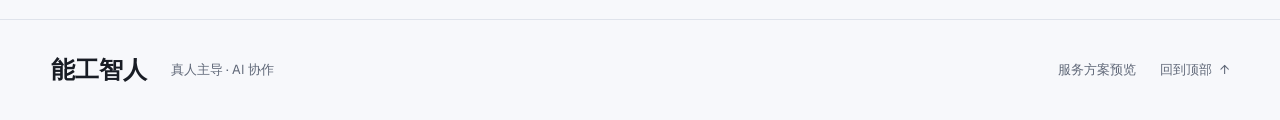
==== commit c636ec17: "Add skill navigation and service privacy rules" ====
--- a/human-agent.html
+++ b/human-agent.html
@@ -12,6 +12,7 @@
   <script src="assets/human-agent.js" defer></script>
   <script src="assets/agent-flow.js" defer></script>
   <script src="assets/token-tabs.js" defer></script>
+  <script src="assets/skill-tabs.js" defer></script>
 </head>
 <body id="top">
   <iframe class="react-background" src="assets/react-background/index.html" title="装饰性流动背景" aria-hidden="true" tabindex="-1"></iframe>
@@ -225,30 +226,104 @@
       <details class="chapter" id="skills" open>
         <summary class="chapter-toggle"><h2 class="chapter-title" lang="en">SKILLS</h2><svg class="icon accordion-chevron" viewBox="0 0 24 24" aria-hidden="true"><path d="m6 9 6 6 6-6"/></svg></summary>
         <div class="chapter-body">
-          <div class="skills-grid">
-            <article class="skill ui-card">
-              <div data-slot="card-header"><span class="card-kicker">创作与制作</span><h4>音乐制作</h4></div>
-              <div data-slot="card-content"><p>已有作品或片段，希望一起处理创作、编曲、音色或制作中的具体问题。</p><div class="possible-output"><h5>可约定的产出</h5><p>试听反馈、一个片段的修改示例，或下一轮制作建议。</p></div></div>
-              <div data-slot="card-footer"><a class="text-link" href="#connect" data-topic-choice="音乐制作">整理音乐制作需求 <span aria-hidden="true">↗</span></a></div>
-            </article>
-            <article class="skill ui-card">
-              <div data-slot="card-header"><span class="card-kicker">声音与交互</span><h4>游戏音频</h4></div>
-              <div data-slot="card-content"><p>正在制作游戏原型，需要处理交互音乐、Wwise / UE 接入或音频工作流问题。</p><div class="possible-output"><h5>可约定的产出</h5><p>问题排查记录、一个交互逻辑验证，或一份实现建议。</p></div></div>
-              <div data-slot="card-footer"><a class="text-link" href="#connect" data-topic-choice="游戏音频">整理游戏音频需求 <span aria-hidden="true">↗</span></a></div>
-            </article>
-            <article class="skill ui-card">
-              <div data-slot="card-header"><span class="card-kicker">想法与原型</span><h4>AI 开发</h4></div>
-              <div data-slot="card-content"><p>想验证网站、小工具、AI 应用或自动化流程，也可以带着现有代码中的问题来。</p><div class="possible-output"><h5>可约定的产出</h5><p>需求拆解、一段可运行的原型，或约定范围内的问题修复。</p></div></div>
-              <div data-slot="card-footer"><a class="text-link" href="#connect" data-topic-choice="AI 开发">整理 AI 开发需求 <span aria-hidden="true">↗</span></a></div>
-            </article>
-          </div>
-          <div class="conversation-note"><div><h4>也可以，先聊一个想法。</h4><p>聊创作、工具、职业，或一个刚冒出来的念头。这类交流以讨论和梳理为主，不预设作品交付；是否计费及如何计费，也会先说明。</p></div><a class="text-link" href="#connect" data-topic-choice="闲聊与想法">整理想聊的话题 <span aria-hidden="true">↗</span></a></div>
+          <p class="skills-intro">选择一个方向，了解可以一起做什么，以及材料和成果如何使用。</p>
+          <div class="skills-browser">
+            <div class="skill-tabs" role="tablist" aria-label="选择服务方向" aria-orientation="vertical" hidden>
+              <button class="skill-tab" type="button" role="tab" id="skill-music-tab" aria-controls="skill-music" aria-selected="true">
+                <svg class="skill-icon" viewBox="0 0 32 32" aria-hidden="true"><path d="M13 23V8l13-3v15M13 12l13-3"/><ellipse cx="9" cy="24" rx="4" ry="3"/><ellipse cx="22" cy="21" rx="4" ry="3"/></svg>
+                <span class="skill-tab-copy"><span class="skill-tab-name">音乐制作</span><span class="skill-tab-caption">创作与制作</span></span><span class="skill-tab-arrow" aria-hidden="true">↗</span>
+              </button>
+              <button class="skill-tab" type="button" role="tab" id="skill-game-tab" aria-controls="skill-game" aria-selected="false" tabindex="-1">
+                <svg class="skill-icon" viewBox="0 0 32 32" aria-hidden="true"><path d="M11 10h10c3 0 4 2 5 5l2 9c.7 3-2 4-4 2l-4-4h-8l-4 4c-2 2-4.7 1-4-2l2-9c1-3 2-5 5-5ZM10 14v6m-3-3h6M16 5v2m-5-3v2m10-2v2"/><circle cx="22" cy="15" r=".8"/><circle cx="24" cy="19" r=".8"/></svg>
+                <span class="skill-tab-copy"><span class="skill-tab-name">游戏音频</span><span class="skill-tab-caption">声音与交互</span></span><span class="skill-tab-arrow" aria-hidden="true">↗</span>
+              </button>
+              <button class="skill-tab" type="button" role="tab" id="skill-ai-tab" aria-controls="skill-ai" aria-selected="false" tabindex="-1">
+                <svg class="skill-icon" viewBox="0 0 32 32" aria-hidden="true"><path d="m10 10-7 6 7 6m12-12 7 6-7 6M19 6l-6 20"/></svg>
+                <span class="skill-tab-copy"><span class="skill-tab-name">AI 开发</span><span class="skill-tab-caption">想法与原型</span></span><span class="skill-tab-arrow" aria-hidden="true">↗</span>
+              </button>
+              <button class="skill-tab" type="button" role="tab" id="skill-talk-tab" aria-controls="skill-talk" aria-selected="false" tabindex="-1">
+                <svg class="skill-icon" viewBox="0 0 32 32" aria-hidden="true"><path d="M27 15c0 6-5 10-11 10-2 0-4-.5-5-1.3L5 27l1.8-6C5 19.5 4 17.5 4 15 4 9 9 5 16 5s11 4 11 10Z"/><path d="M10 13h12m-12 5h8"/></svg>
+                <span class="skill-tab-copy"><span class="skill-tab-name">咨询交流</span><span class="skill-tab-caption">问题与思路</span></span><span class="skill-tab-arrow" aria-hidden="true">↗</span>
+              </button>
+            </div>
+            <div class="skill-panels">
+              <article class="skill-panel" id="skill-music" aria-labelledby="skill-music-title">
+                <header class="skill-panel-heading"><div><p class="card-kicker">创作与制作</p><h3 id="skill-music-title">音乐制作</h3></div><span class="skill-confidential"><svg class="icon" viewBox="0 0 24 24" aria-hidden="true"><rect x="5" y="10" width="14" height="11" rx="2"/><path d="M8 10V7a4 4 0 0 1 8 0v3m-4 5v2"/></svg>默认保密</span></header>
+                <p class="skill-description">从一个片段开始，一起处理创作、编曲、音色或制作中的具体问题。</p>
+                <section class="skill-deliverables" aria-labelledby="music-services-title"><h4 id="music-services-title">可约定的服务</h4><ul class="skill-service-list">
+                  <li><strong>试听与反馈</strong><span>梳理作品问题，整理下一轮制作建议。</span></li>
+                  <li><strong>创作与编曲</strong><span>围绕约定片段，讨论结构与编配，提供修改示例。</span></li>
+                  <li><strong>音色与制作</strong><span>处理具体声音问题，验证调整思路。</span></li>
+                </ul></section>
+                <section class="skill-permissions" aria-labelledby="music-permissions-title"><h4 id="music-permissions-title">保密与授权范围</h4><dl>
+                  <div><dt>默认保密</dt><dd>未发行作品、录音、分轨、工程文件，以及沟通和修改过程。</dd></div>
+                  <div><dt>成果使用</dt><dd>发行、商用、署名及是否交付分轨或工程文件，在预约时确认；按约使用无需重复授权。</dd></div>
+                  <div><dt>另行确认</dt><dd>将音频交给外部 AI 处理，或公开试听片段、制作过程与合作案例。</dd></div>
+                </dl></section>
+                <footer class="skill-panel-footer"><p>具体交付、积分、修改范围与排期，预约时确认。</p><a class="ui-button" href="#connect" data-topic-choice="音乐制作">整理音乐制作需求 <span aria-hidden="true">↗</span></a></footer>
+              </article>
+              <article class="skill-panel" id="skill-game" aria-labelledby="skill-game-title">
+                <header class="skill-panel-heading"><div><p class="card-kicker">声音与交互</p><h3 id="skill-game-title">游戏音频</h3></div><span class="skill-confidential"><svg class="icon" viewBox="0 0 24 24" aria-hidden="true"><rect x="5" y="10" width="14" height="11" rx="2"/><path d="M8 10V7a4 4 0 0 1 8 0v3m-4 5v2"/></svg>默认保密</span></header>
+                <p class="skill-description">围绕游戏原型，处理交互音乐、Wwise / UE 接入与音频工作流问题。</p>
+                <section class="skill-deliverables" aria-labelledby="game-services-title"><h4 id="game-services-title">可约定的服务</h4><ul class="skill-service-list">
+                  <li><strong>交互音乐梳理</strong><span>讨论状态与切换逻辑，整理实现建议。</span></li>
+                  <li><strong>音频接入排查</strong><span>定位 Wwise / UE 接入问题，留下排查记录。</span></li>
+                  <li><strong>工作流验证</strong><span>验证一个约定的交互逻辑或音频流程。</span></li>
+                </ul></section>
+                <section class="skill-permissions" aria-labelledby="game-permissions-title"><h4 id="game-permissions-title">保密与授权范围</h4><dl>
+                  <div><dt>默认保密</dt><dd>未公开玩法、版本构建、音频素材、工程及实现细节。</dd></div>
+                  <div><dt>成果使用</dt><dd>游戏发行、宣传片及其他使用范围，在预约时确认；游戏上线不自动公开工程与制作过程。</dd></div>
+                  <div><dt>另行确认</dt><dd>将项目材料交给外部 AI 或协作者处理，或展示游戏画面、工程与合作案例。</dd></div>
+                </dl></section>
+                <footer class="skill-panel-footer"><p>具体交付、积分、修改范围与排期，预约时确认。</p><a class="ui-button" href="#connect" data-topic-choice="游戏音频">整理游戏音频需求 <span aria-hidden="true">↗</span></a></footer>
+              </article>
+              <article class="skill-panel" id="skill-ai" aria-labelledby="skill-ai-title">
+                <header class="skill-panel-heading"><div><p class="card-kicker">想法与原型</p><h3 id="skill-ai-title">AI 开发</h3></div><span class="skill-confidential"><svg class="icon" viewBox="0 0 24 24" aria-hidden="true"><rect x="5" y="10" width="14" height="11" rx="2"/><path d="M8 10V7a4 4 0 0 1 8 0v3m-4 5v2"/></svg>默认保密</span></header>
+                <p class="skill-description">验证网站、小工具、AI 应用或自动化流程，也可以带着现有代码中的问题来。</p>
+                <section class="skill-deliverables" aria-labelledby="ai-services-title"><h4 id="ai-services-title">可约定的服务</h4><ul class="skill-service-list">
+                  <li><strong>需求拆解</strong><span>明确目标、使用场景与本次实现范围。</span></li>
+                  <li><strong>原型搭建</strong><span>围绕核心流程，交付一段可运行的原型。</span></li>
+                  <li><strong>问题修复</strong><span>排查并修复约定范围内的代码或流程问题。</span></li>
+                </ul></section>
+                <section class="skill-permissions" aria-labelledby="ai-permissions-title"><h4 id="ai-permissions-title">保密与授权范围</h4><dl>
+                  <div><dt>默认保密</dt><dd>私有代码、产品需求、业务数据、账号权限与运行记录。提交材料前请去除无关数据和密钥。</dd></div>
+                  <div><dt>成果使用</dt><dd>代码使用、部署范围及第三方依赖，在预约时确认；交付代码不等于允许公开仓库或业务数据。</dd></div>
+                  <div><dt>另行确认</dt><dd>外部模型、云服务或协作者接触哪些代码与数据，以及开源发布、演示与案例展示。</dd></div>
+                </dl></section>
+                <footer class="skill-panel-footer"><p>具体交付、积分、修改范围与排期，预约时确认。</p><a class="ui-button" href="#connect" data-topic-choice="AI 开发">整理 AI 开发需求 <span aria-hidden="true">↗</span></a></footer>
+              </article>
+              <article class="skill-panel" id="skill-talk" aria-labelledby="skill-talk-title">
+                <header class="skill-panel-heading"><div><p class="card-kicker">问题与思路</p><h3 id="skill-talk-title">咨询交流</h3></div><span class="skill-confidential"><svg class="icon" viewBox="0 0 24 24" aria-hidden="true"><rect x="5" y="10" width="14" height="11" rx="2"/><path d="M8 10V7a4 4 0 0 1 8 0v3m-4 5v2"/></svg>默认保密</span></header>
+                <p class="skill-description">聊创作、工具、职业，或一个刚冒出来的念头。先确定一个问题，再一起梳理。</p>
+                <section class="skill-deliverables" aria-labelledby="talk-services-title"><h4 id="talk-services-title">可约定的服务</h4><ul class="skill-service-list">
+                  <li><strong>问题梳理</strong><span>说明现状和卡点，明确真正想推进的事情。</span></li>
+                  <li><strong>思路讨论</strong><span>围绕具体话题，讨论选项与下一步。</span></li>
+                  <li><strong>交流整理</strong><span>是否提供纪要或行动建议，在开始前确认。</span></li>
+                </ul></section>
+                <section class="skill-permissions" aria-labelledby="talk-permissions-title"><h4 id="talk-permissions-title">保密与授权范围</h4><dl>
+                  <div><dt>默认保密</dt><dd>咨询问题、个人背景、交流记录及整理结果，未成交的咨询也同样保密。</dd></div>
+                  <div><dt>成果使用</dt><dd>讨论与整理用于本次约定的问题；如需对外分享纪要、原话或截图，另行确认范围。</dd></div>
+                  <div><dt>另行确认</dt><dd>录音、自动转写、提交外部 AI，以及引用评价或展示匿名咨询案例。</dd></div>
+                </dl></section>
+                <footer class="skill-panel-footer"><p>按具体咨询服务确认积分与排期，不预设作品交付。</p><a class="ui-button" href="#connect" data-topic-choice="闲聊与想法">整理想聊的话题 <span aria-hidden="true">↗</span></a></footer>
+              </article>
+            </div>
+          </div>
+          <details class="skill-common-rules">
+            <summary><span>所有 Skill 的共同约定<span class="skill-common-summary">双方默认保密 · 公开需双方同意</span></span><svg class="icon accordion-chevron" viewBox="0 0 24 24" aria-hidden="true"><path d="m6 9 6 6 6-6"/></svg></summary>
+            <div class="skill-common-copy">
+              <p>保密从首次咨询开始，不取决于是否成交、付费或会员等级，合作结束后继续有效。客户在事先约定范围内使用或发布成品，无需重复申请；案例展示、评价引用及合作关系披露另行取得双方明确同意，匿名或打码也不例外。</p>
+              <p>AI 或第三方处理材料前，确认具体工具、材料范围、用途和留存方式；允许处理不等于允许公开，也不默认允许训练模型或用于其他客户。工具或用途变更时重新确认，双方同意不能代替必要的第三方授权。</p>
+              <p>收集材料前说明保存期限及查询、删除、撤回授权的联系渠道。仅保留必要材料，不承诺清除第三方转载；保密约定不妨碍依法向有权机构提供必要证据或维权。</p>
+              <p>本页用于了解服务。浏览、选择 Skill 或整理需求不代表授权、预约或扣除积分。</p>
+            </div>
+          </details>
           <section class="process" aria-labelledby="process-title">
             <h3 id="process-title">一次协作，怎样开始</h3>
             <ol class="process-list">
               <li><span class="step-number" aria-hidden="true">01</span><div><h4>带来问题与现有材料</h4><p>说清当前情况、希望推进的一步，以及时间或预算限制。</p></div></li>
-              <li><span class="step-number" aria-hidden="true">02</span><div><h4>确认范围、产出和费用</h4><p>判断是否适合，再约定协作方式、计时规则和本次交付内容。</p></div></li>
-              <li><span class="step-number" aria-hidden="true">03</span><div><h4>一起执行，检查结果</h4><p>按约定推进和核对用时，整理产出；需要继续时，再确认下一步。</p></div></li>
+              <li><span class="step-number" aria-hidden="true">02</span><div><h4>确认服务与预约</h4><p>约定交付、积分、排期、成果用途和材料处理方式，再开始协作。</p></div></li>
+              <li><span class="step-number" aria-hidden="true">03</span><div><h4>一起执行，检查结果</h4><p>按约定检查交付并核对积分；需要扩大范围时，再确认下一步。</p></div></li>
             </ol>
           </section>
         </div>
@@ -303,7 +378,7 @@
             <p class="token-tagline">认领额度，预约协作，留下成果。</p>
             <p class="token-supply"><span>年度总额度</span><strong>60,000 <span lang="en">Token</span></strong></p>
             <p class="token-presale token-tagline"><strong>本次预售 100 小时 · 6,000 Token</strong></p>
-            <p class="token-definition">1 Token = 1 分钟协作时间 · 60 Token = 1 小时</p>
+            <p class="token-definition">1 Token = 1 分钟标准时间价值 · 服务按标价兑换</p>
             <p class="token-value">从音乐制作、游戏音频到 AI 应用，由我参与理解、判断与执行，结合 AI 和专业工具，一起推进你的目标。</p>
           </div>
           <div class="token-tabs" role="tablist" aria-label="协作额度方案" hidden>
@@ -316,7 +391,7 @@
                 <div data-slot="card-header"><h4 id="single-title" data-plan-name>基础会员</h4><p class="plan-kind">从一次共同动手开始</p></div>
                 <div data-slot="card-content">
                   <p class="plan-quota"><span data-plan-tokens>60</span> <span>Token</span></p>
-                  <p class="plan-hours">对应 <span data-plan-hours>1</span> 小时协作</p>
+                  <p class="plan-hours">时间价值 <span data-plan-hours>1</span> 小时</p>
                   <p class="plan-price"><span class="sr-only">额度包参考总价：</span><span class="currency">¥</span><span data-plan-price>500</span></p>
                   <p class="plan-rate" data-plan-rate></p>
                   <p class="plan-description">带来一个具体问题。在约定范围内，一起梳理思路、尝试方法，留下可继续推进的记录或初步成果。</p>
@@ -327,7 +402,7 @@
                 <div data-slot="card-header"><h4 id="multi-title" data-plan-name>标准会员</h4><p class="plan-kind">给尝试与迭代留出空间</p></div>
                 <div data-slot="card-content">
                   <p class="plan-quota"><span data-plan-tokens>480</span> <span>Token</span></p>
-                  <p class="plan-hours">对应 <span data-plan-hours>8</span> 小时协作</p>
+                  <p class="plan-hours">时间价值 <span data-plan-hours>8</span> 小时</p>
                   <p class="plan-price"><span class="sr-only">额度包参考总价：</span><span class="currency">¥</span><span data-plan-price>3,000</span></p>
                   <p class="plan-rate" data-plan-rate></p>
                   <p class="plan-description">围绕一段作品、一个原型或一项任务，分次讨论、动手验证与调整，让想法逐步成形。</p>
@@ -338,7 +413,7 @@
                 <div data-slot="card-header"><h4 id="ongoing-title" data-plan-name>高级会员</h4><p class="plan-kind">为阶段目标持续投入</p></div>
                 <div data-slot="card-content">
                   <p class="plan-quota"><span data-plan-tokens>1,800</span> <span>Token</span></p>
-                  <p class="plan-hours">对应 <span data-plan-hours>30</span> 小时协作</p>
+                  <p class="plan-hours">时间价值 <span data-plan-hours>30</span> 小时</p>
                   <p class="plan-price"><span class="sr-only">额度包参考总价：</span><span class="currency">¥</span><span data-plan-price>10,000</span></p>
                   <p class="plan-rate" data-plan-rate></p>
                   <p class="plan-description">适合需要连续推进的项目。按阶段安排协作，持续处理关键问题，并在每一阶段核对进展与下一步。</p>
@@ -352,7 +427,7 @@
                   <p class="plan-hours">Token 数量与协作安排共同确认</p>
                   <p class="plan-price">定制报价</p>
                   <p class="plan-rate">按目标、范围与投入确认</p>
-                  <p class="plan-description">适合长期或复杂项目。先拆分阶段任务，再共同确定所需额度、协作节奏与交付范围。</p>
+                  <p class="plan-description">适合长期或复杂项目。可兑换 Skill 服务，也可预约按时间计价的直接支持；额度、范围与排期共同确认。</p>
                 </div>
                 <div data-slot="card-footer"><button class="ui-button tier-button" type="button" data-plan-choice="custom" aria-pressed="false" disabled>咨询定制 <span class="sr-only">超级会员额度</span><span aria-hidden="true">↗</span></button></div>
               </article>
@@ -362,10 +437,10 @@
             <article class="api-plan time-plan ui-card" data-plan="api" aria-labelledby="api-plan-title">
               <div data-slot="card-header"><h4 id="api-plan-title" data-plan-name>API</h4><p class="plan-kind">按需认领，围绕具体任务协作</p></div>
               <div data-slot="card-content">
-                <p class="plan-hours">对应 <span data-plan-hours>1</span> 小时协作</p>
+                <p class="plan-hours">时间价值 <span data-plan-hours>1</span> 小时</p>
                 <p class="plan-price"><span class="sr-only">参考报价：</span><span class="currency">¥</span><span data-plan-price>600</span><span class="api-price-unit">/ <span data-plan-tokens>60</span> Token</span></p>
                 <p class="plan-rate" data-plan-rate></p>
-                <p class="plan-description">从一次明确的需求开始，按需约定协作额度。这里的 Token 按我的协作时间计算；涉及的工具与额外费用在开始前确认。</p>
+                <p class="plan-description">从一次明确的需求开始，按需约定协作额度。零售积分 60 Token 起购，一次到账，按具体 Skill 服务兑换；涉及的工具与额外费用在开始前确认。</p>
               </div>
               <div data-slot="card-footer"><button class="ui-button tier-button" type="button" data-plan-choice="api" aria-pressed="false" disabled>咨询 API 额度 <span aria-hidden="true">↗</span></button></div>
             </article>
@@ -374,18 +449,18 @@
           <div class="token-process" aria-labelledby="token-process-title">
             <h3 id="token-process-title">从认领到协作</h3>
             <ol class="process-list">
-              <li><span class="step-number" aria-hidden="true">01</span><div><h4>咨询认领</h4><p>先聊目标，再确认额度与费用。认领时记录所属服务年度和 Token 数量。</p></div></li>
-              <li><span class="step-number" aria-hidden="true">02</span><div><h4>预约协作</h4><p>每次共同确认时间、任务范围和预计用量，再开始动手。</p></div></li>
-              <li><span class="step-number" aria-hidden="true">03</span><div><h4>核对用量</h4><p>按约定计时扣除 Token，记录本次产出、已用额度与剩余额度。</p></div></li>
+              <li><span class="step-number" aria-hidden="true">01</span><div><h4>咨询认领</h4><p>先聊目标，再确认额度与费用。套餐积分一次到账，未用积分可累计；有效期与跨年规则另行确认。</p></div></li>
+              <li><span class="step-number" aria-hidden="true">02</span><div><h4>预约协作</h4><p>选择 Skill 服务，确认交付、积分和排期，预约后冻结对应积分。</p></div></li>
+              <li><span class="step-number" aria-hidden="true">03</span><div><h4>核对用量</h4><p>完成交付后按服务标价扣除 Token，记录产出与余额；超级会员按时预约的支持按约定时长计价。</p></div></li>
             </ol>
           </div>
           <div class="rules" id="rules">
-            <div class="rules-intro"><h3>开始前，一起确认</h3><p>Token 用于记录可兑换的协作时间。服务年度、额度有效期与预约规则会在正式认领前共同确认，并留下双方认可的文字记录。</p></div>
+            <div class="rules-intro"><h3>开始前，一起确认</h3><p>Token 是兑换服务的积分。普通用户及普通会员按具体 Skill 服务兑换；超级会员还可预约按时计价的支持。有效期与预约规则在正式认领前确认，并留下文字记录。</p></div>
             <div class="rule-list">
               <details><summary>总量、预售额度与个人余额是什么关系？<svg class="icon accordion-chevron" viewBox="0 0 24 24" aria-hidden="true"><path d="m6 9 6 6 6-6"/></svg></summary><p>每个服务年度计划提供 1,000 小时，即 60,000 Token。本次从中预售 100 小时，即 6,000 Token，占年度总量的 10%。各档会员与 API 共享本次预售额度；个人余额按认领及使用记录核对。服务年度的起止日期、个人额度有效期与跨年处理尚待确认，年度总量不表示个人余额会在年底自动清零。</p></details>
-              <details><summary>Token 怎样扣除与记录？<svg class="icon accordion-chevron" viewBox="0 0 24 24" aria-hidden="true"><path d="m6 9 6 6 6-6"/></svg></summary><p>1 Token 对应 1 分钟协作时间。开始前约定准备、交流、异步执行和等待分别是否计时，以及最小计费单位；结束后按记录核对扣除数量和余额。预计超出本次约定用量时，先确认是否继续。扣除、退回与调整均需留下记录。</p></details>
-              <details><summary>预约、改期和未用额度怎么办？<svg class="icon accordion-chevron" viewBox="0 0 24 24" aria-hidden="true"><path d="m6 9 6 6 6-6"/></svg></summary><p>持有额度后仍需共同确认可预约时段。改期、取消、退款、未用额度及跨年处理的统一规则尚未发布，会在认领前明确。页面中的方案选择只用于咨询，不会锁定额度或预约。</p></details>
-              <details><summary>AI 工具和其他费用包含在内吗？<svg class="icon accordion-chevron" viewBox="0 0 24 24" aria-hidden="true"><path d="m6 9 6 6 6-6"/></svg></summary><p>这里的 Token 用于真人主导的协作时间。第三方账号、官方订阅和模型调用额度不随之提供。具体工具、素材、部署等费用是否包含，会随协作范围一并说明；另有费用时，先确认再产生。</p></details>
+              <details><summary>Token 怎样扣除与记录？<svg class="icon accordion-chevron" viewBox="0 0 24 24" aria-hidden="true"><path d="m6 9 6 6 6-6"/></svg></summary><p>1 Token 对应 1 分钟标准时间价值，最小计价单位为 1 Token；零售 60 Token 起购。普通兑换按 Skill 服务标价扣分，不因实际耗时多退少补。超级会员预约的按时支持按约定时长计价。超出服务范围时先确认报价，扣除、退回与调整均留下记录。</p></details>
+              <details><summary>预约、改期和未用额度怎么办？<svg class="icon accordion-chevron" viewBox="0 0 24 24" aria-hidden="true"><path d="m6 9 6 6 6-6"/></svg></summary><p>积分一次到账，未用积分可累计，不按月释放；持有积分后仍需确认可预约时段。改期、取消、退款、有效期及跨年处理会在认领前明确。页面中的方案选择只用于咨询，不会锁定额度或预约。</p></details>
+              <details><summary>AI 工具和其他费用包含在内吗？<svg class="icon accordion-chevron" viewBox="0 0 24 24" aria-hidden="true"><path d="m6 9 6 6 6-6"/></svg></summary><p>这里的 Token 用于兑换真人主导的服务。第三方账号、官方订阅和模型调用额度不随之提供。具体工具、素材、部署等费用是否包含，会随协作范围一并说明；另有费用时，先确认再产生。</p></details>
               <details><summary>会交付什么，资料如何使用？<svg class="icon accordion-chevron" viewBox="0 0 24 24" aria-hidden="true"><path d="m6 9 6 6 6-6"/></svg></summary><p>共同确认文件、记录或原型等具体产出，以及交付格式、修改范围、后续支持和成果归属。需要把资料交给第三方 AI 工具处理时，先说明工具、资料范围与使用方式，再确认是否采用。</p></details>
             </div>
           </div>
--- a/assets/human-agent.css
+++ b/assets/human-agent.css
@@ -132,17 +132,44 @@
 .portfolio-note { margin-top: 32px; border-left: 2px solid var(--line); padding: 4px 0 4px 20px; }
 .portfolio-note h4 { font-size: .875rem; font-weight: 500; }
 .portfolio-note p { margin-top: 4px; color: var(--muted); font-size: .875rem; max-width: 64em; }
-.skills-grid { display: grid; grid-template-columns: repeat(3, minmax(0, 1fr)); gap: 16px; }
-.skill { min-width: 0; gap: 16px; }
 .card-kicker { color: var(--muted); font-size: .8125rem; }
-.skill h4 { font-size: 1.375rem; line-height: 1.4; }
-.skill p { color: var(--muted); line-height: 1.85; font-size: .9375rem; }
-.possible-output { margin-top: 24px; border-top: 1px solid var(--line); padding-top: 16px; }
-.possible-output h5 { font-size: .8125rem; margin-bottom: 8px; font-weight: 500; }
-.conversation-note { display: flex; align-items: center; justify-content: space-between; gap: 16px 40px; margin-top: 24px; padding: 24px; border: 1px solid var(--line); border-radius: 12px; }
-.conversation-note h4 { font-size: 1rem; margin-bottom: 8px; }
-.conversation-note p { font-size: .875rem; color: var(--muted); max-width: 52em; }
-.conversation-note .text-link { flex-shrink: 0; }
+.skills-intro { margin-bottom: 24px; color: var(--muted); font-size: .9375rem; }
+.skills-browser.is-interactive { display: grid; grid-template-columns: 208px minmax(0, 1fr); align-items: start; gap: 24px; }
+.skill-tabs { display: flex; flex-direction: column; gap: 8px; min-width: 0; }
+.skill-tab { display: flex; align-items: center; gap: 16px; width: 100%; min-height: 88px; padding: 18px 16px; border: 1px solid transparent; border-radius: 10px; background: transparent; color: var(--muted); text-align: left; transition: background-color .15s, border-color .15s, color .15s; }
+.skill-tab:hover { background: var(--soft); color: var(--ink); }
+.skill-tab[aria-selected="true"] { border-color: #c9d5f4; background: #eaf0ff; color: var(--accent); }
+.skill-icon { width: 32px; height: 32px; flex-shrink: 0; fill: none; stroke: currentColor; stroke-width: 1.6; stroke-linecap: round; stroke-linejoin: round; }
+.skill-tab-copy { display: grid; gap: 3px; }
+.skill-tab-name { font-size: .9375rem; font-weight: 600; white-space: nowrap; }
+.skill-tab-caption { font-size: .75rem; color: var(--muted); }
+.skill-tab-arrow { margin-left: auto; opacity: 0; }
+.skill-tab[aria-selected="true"] .skill-tab-arrow { opacity: 1; }
+.skill-panels { display: grid; gap: 20px; min-width: 0; }
+.skill-panel { min-width: 0; padding: 28px 32px; border: 1px solid var(--line); border-radius: 12px; background: var(--white); box-shadow: 0 2px 4px #181c2404; }
+.skill-panel-heading { display: flex; align-items: center; justify-content: space-between; gap: 16px; }
+.skill-panel-heading h3 { margin-top: 4px; font-size: 1.75rem; line-height: 1.4; letter-spacing: -.025em; }
+.skill-confidential { display: inline-flex; align-items: center; gap: 6px; flex-shrink: 0; color: var(--muted); font-size: .75rem; }
+.skill-confidential .icon { width: 16px; height: 16px; }
+.skill-description { margin-top: 16px; color: var(--muted); font-size: .9375rem; line-height: 1.85; }
+.skill-deliverables { margin-top: 24px; }
+.skill-panel h4 { font-size: .8125rem; font-weight: 600; }
+.skill-service-list { display: grid; gap: 10px; margin: 12px 0 0; padding: 0; list-style: none; }
+.skill-service-list li { display: grid; grid-template-columns: 112px minmax(0, 1fr); gap: 12px; font-size: .875rem; line-height: 1.8; }
+.skill-service-list strong { font-weight: 500; }
+.skill-service-list span { color: var(--muted); }
+.skill-permissions { margin-top: 24px; padding: 18px 20px; border-radius: 8px; background: var(--paper); }
+.skill-permissions dl { display: grid; gap: 10px; margin: 12px 0 0; font-size: .8125rem; line-height: 1.85; }
+.skill-permissions dl > div { display: grid; grid-template-columns: 64px minmax(0, 1fr); gap: 16px; }
+.skill-permissions dt { font-weight: 500; }
+.skill-permissions dd { margin: 0; color: var(--muted); }
+.skill-panel-footer { display: flex; flex-wrap: wrap; align-items: center; justify-content: space-between; gap: 16px; margin-top: 24px; padding-top: 20px; border-top: 1px solid var(--line); }
+.skill-panel-footer p { flex: 1 1 220px; color: var(--muted); font-size: .75rem; }
+.skill-panel-footer .ui-button { flex-shrink: 0; gap: 16px; }
+.skill-common-rules { margin-top: 20px; border-block: 1px solid var(--line); }
+.skill-common-rules > summary { display: flex; align-items: center; justify-content: space-between; gap: 16px; padding-block: 18px; list-style: none; font-size: .875rem; font-weight: 500; }
+.skill-common-summary { margin-left: 20px; color: var(--muted); font-size: .8125rem; font-weight: 400; }
+.skill-common-copy { display: grid; gap: 12px; padding: 0 0 20px; max-width: 70em; color: var(--muted); font-size: .875rem; line-height: 1.85; }
 .process { margin-top: 40px; }
 .process > h3 { font-size: 1.125rem; }
 .process-list { list-style: none; display: grid; grid-template-columns: repeat(3, minmax(0, 1fr)); gap: 32px; padding: 0; margin: 24px 0 0; }
@@ -235,6 +262,10 @@
 .footer-inner strong { font-size: 1.5rem; color: var(--ink); font-weight: 600; }
 .footer-inner a { display: inline-flex; align-items: center; gap: 8px; min-height: 44px; white-space: nowrap; }
 @media (max-width: 1023px) {
+  .skills-browser.is-interactive { grid-template-columns: 180px minmax(0, 1fr); gap: 16px; }
+  .skill-tab { gap: 12px; padding-inline: 12px; }
+  .skill-panel { padding: 24px; }
+  .skill-service-list li { grid-template-columns: 100px minmax(0, 1fr); }
   .mcp-group { grid-template-columns: minmax(0, 1fr); gap: 16px; }
   .mcp-group h3 { padding-top: 0; }
   .plan-grid { grid-template-columns: repeat(2, minmax(0, 1fr)); }
@@ -272,11 +303,18 @@
   .hero-intro p { font-size: .9375rem; }
   .hero-actions { margin-top: 24px; }
   .section-heading { margin-bottom: 24px; }
-  .method-grid, .skills-grid, .plan-grid { grid-template-columns: 1fr; }
+  .method-grid, .plan-grid { grid-template-columns: 1fr; }
+  .skills-browser.is-interactive { grid-template-columns: minmax(0, 1fr); gap: 16px; }
+  .skill-tabs { flex-direction: row; overflow-x: auto; padding-bottom: 6px; scrollbar-width: thin; }
+  .skill-tab { flex: 1 0 100px; flex-direction: column; gap: 8px; min-height: 94px; padding: 12px 8px; text-align: center; }
+  .skill-tab:focus-visible { outline-offset: -4px; }
+  .skill-icon { width: 28px; height: 28px; }
+  .skill-tab-name { font-size: .875rem; }
+  .skill-tab-caption, .skill-tab-arrow { display: none; }
+  .skill-common-summary { display: block; margin: 4px 0 0; }
   .method-grid { gap: 24px; }
   .method h4 { margin-top: 8px; margin-bottom: 8px; }
-  .conversation-note, .custom-plan { align-items: flex-start; flex-direction: column; gap: 12px; }
-  .conversation-note { padding: 20px 24px; }
+  .custom-plan { align-items: flex-start; flex-direction: column; gap: 12px; }
   .process, .rules { margin-top: 32px; }
   .plan-price { font-size: 2.625rem; }
   .plan-description { margin-top: 20px; padding-top: 16px; }
@@ -284,6 +322,15 @@
   .about-copy p { font-size: .9375rem; }
 }
 @media (max-width: 479px) {
+  .skill-panel { padding: 20px 16px; }
+  .skill-panel-heading { flex-wrap: wrap; gap: 8px; }
+  .skill-panel-heading h3 { font-size: 1.5rem; }
+  .skill-service-list { gap: 14px; }
+  .skill-service-list li { grid-template-columns: minmax(0, 1fr); gap: 2px; }
+  .skill-permissions { padding: 16px; }
+  .skill-permissions dl { gap: 14px; }
+  .skill-permissions dl > div { grid-template-columns: minmax(0, 1fr); gap: 2px; }
+  .skill-panel-footer .ui-button { width: 100%; }
   .mcp-tools { grid-template-columns: repeat(2, minmax(0, 1fr)); }
   .brand-label { font-size: .8125rem; }
   .chapter-title { font-size: 1.5rem; }
@@ -303,6 +350,11 @@
   *, *::before, *::after { transition: none !important; animation: none !important; }
 }
 @media print {
+  .skills-browser.is-interactive { display: block; }
+  .skill-tabs { display: none !important; }
+  .skill-panel[hidden] { display: block !important; }
+  .skill-panel { break-inside: avoid; box-shadow: none; }
+  .skill-panel-footer .ui-button { display: none; }
   .site-header { position: static; }
   .nav-links, .skip-link, .hero-actions, .hero-price-link, .text-link, .tier-button, .custom-plan button, .connect-section, .accordion-chevron, .footer-inner a { display: none !important; }
   body { background: white; color: black; font-size: 11pt; }
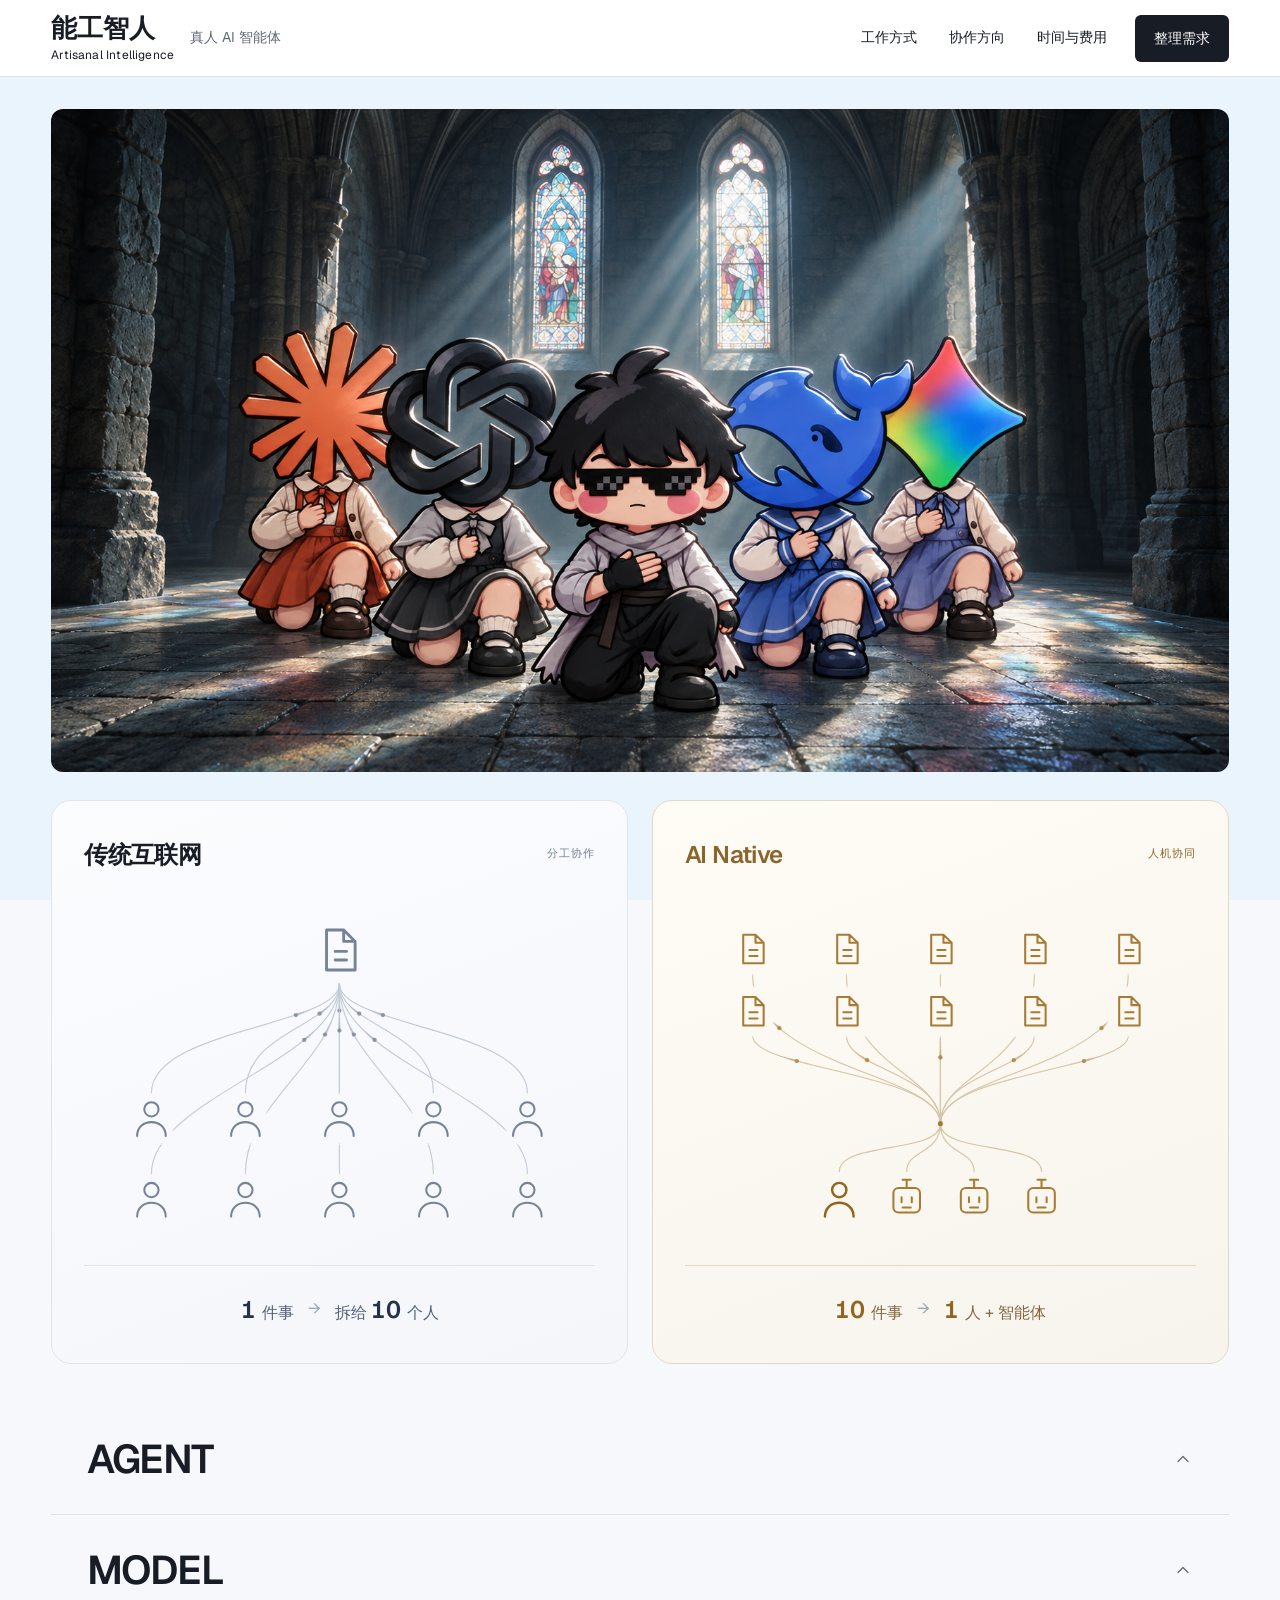
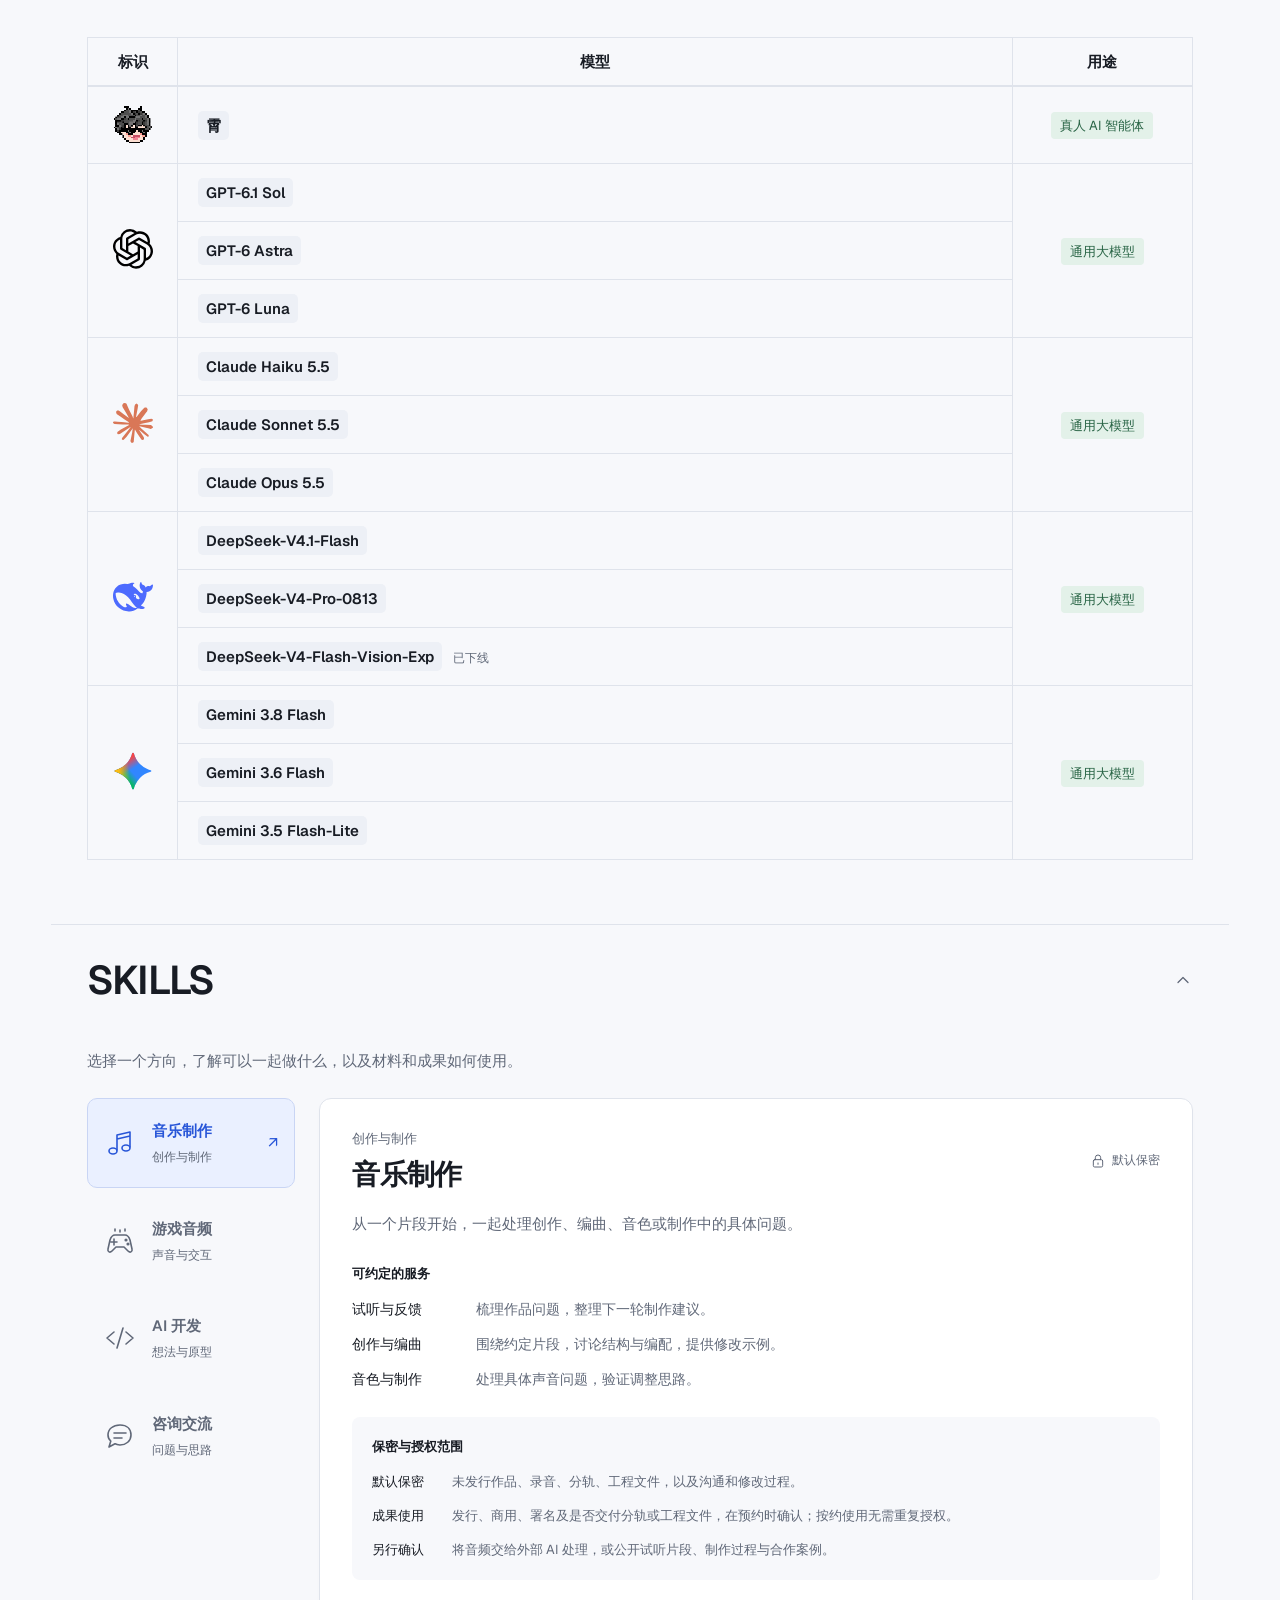
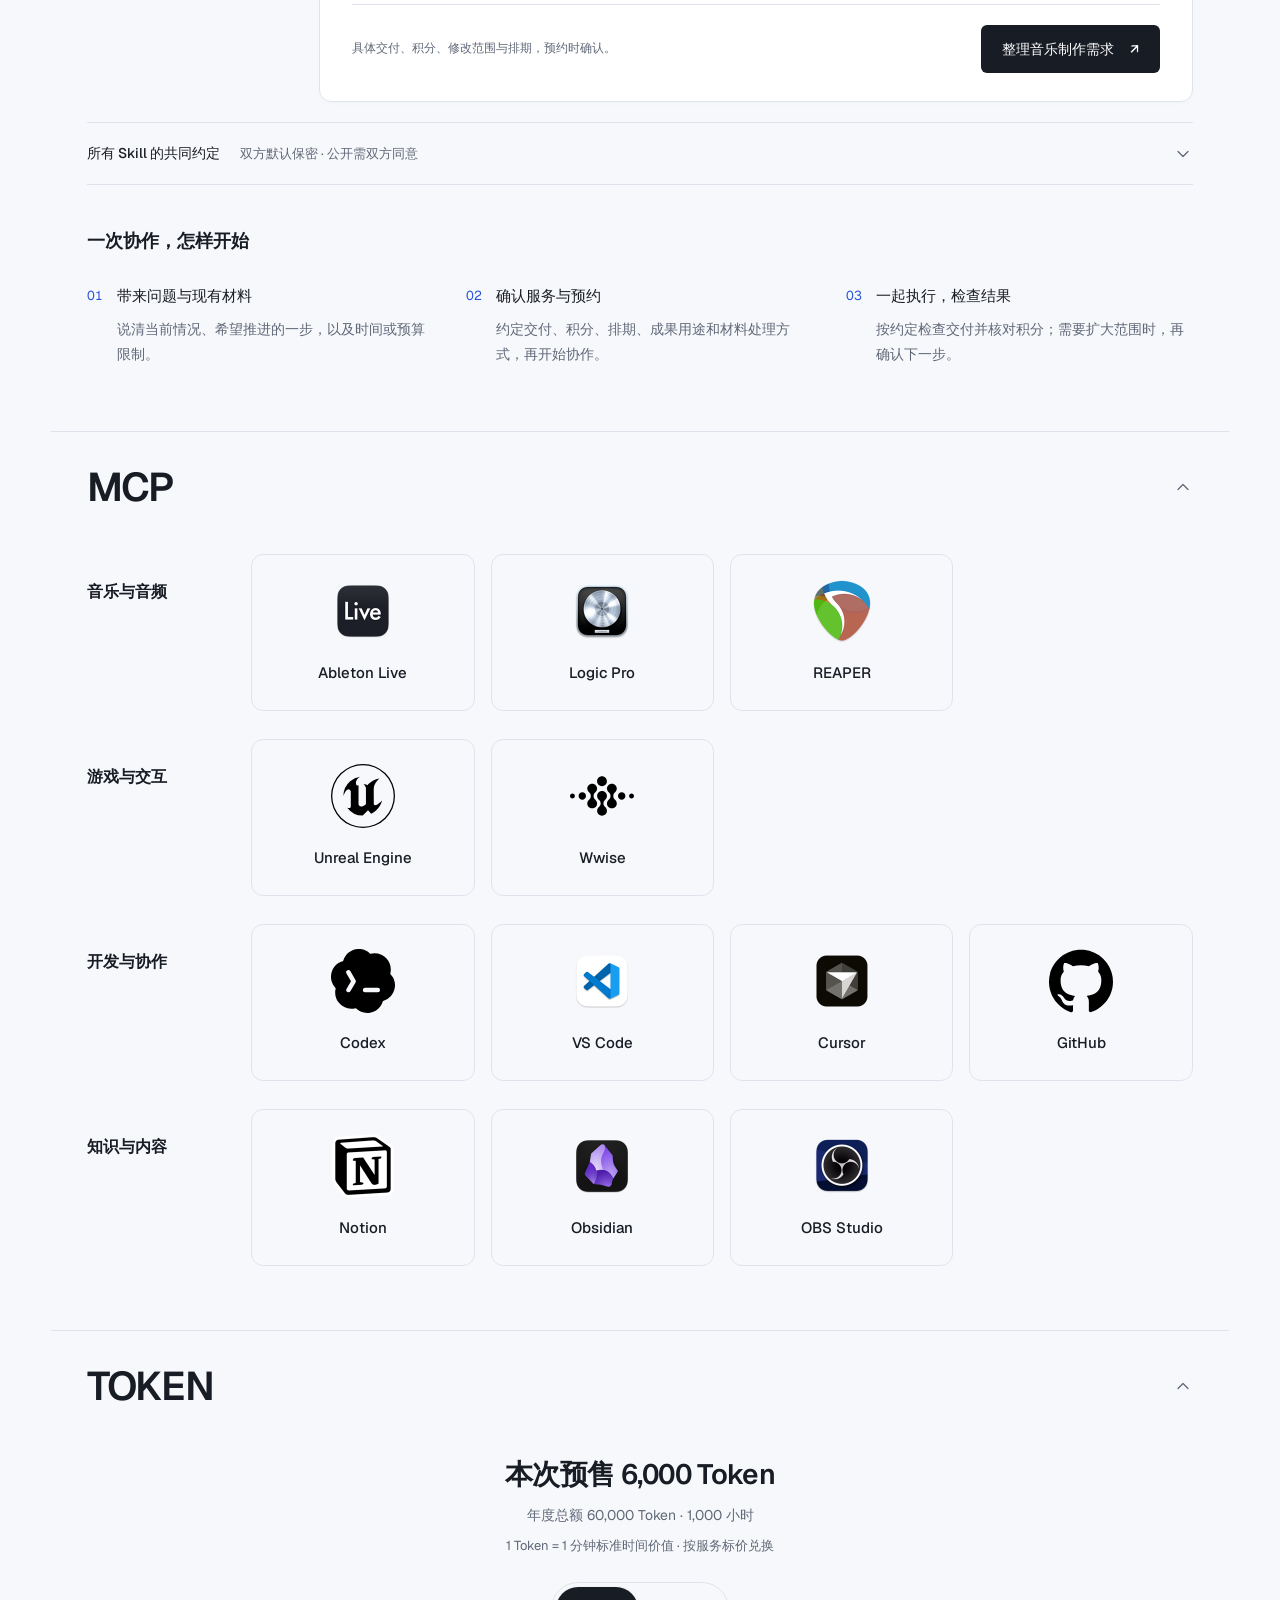
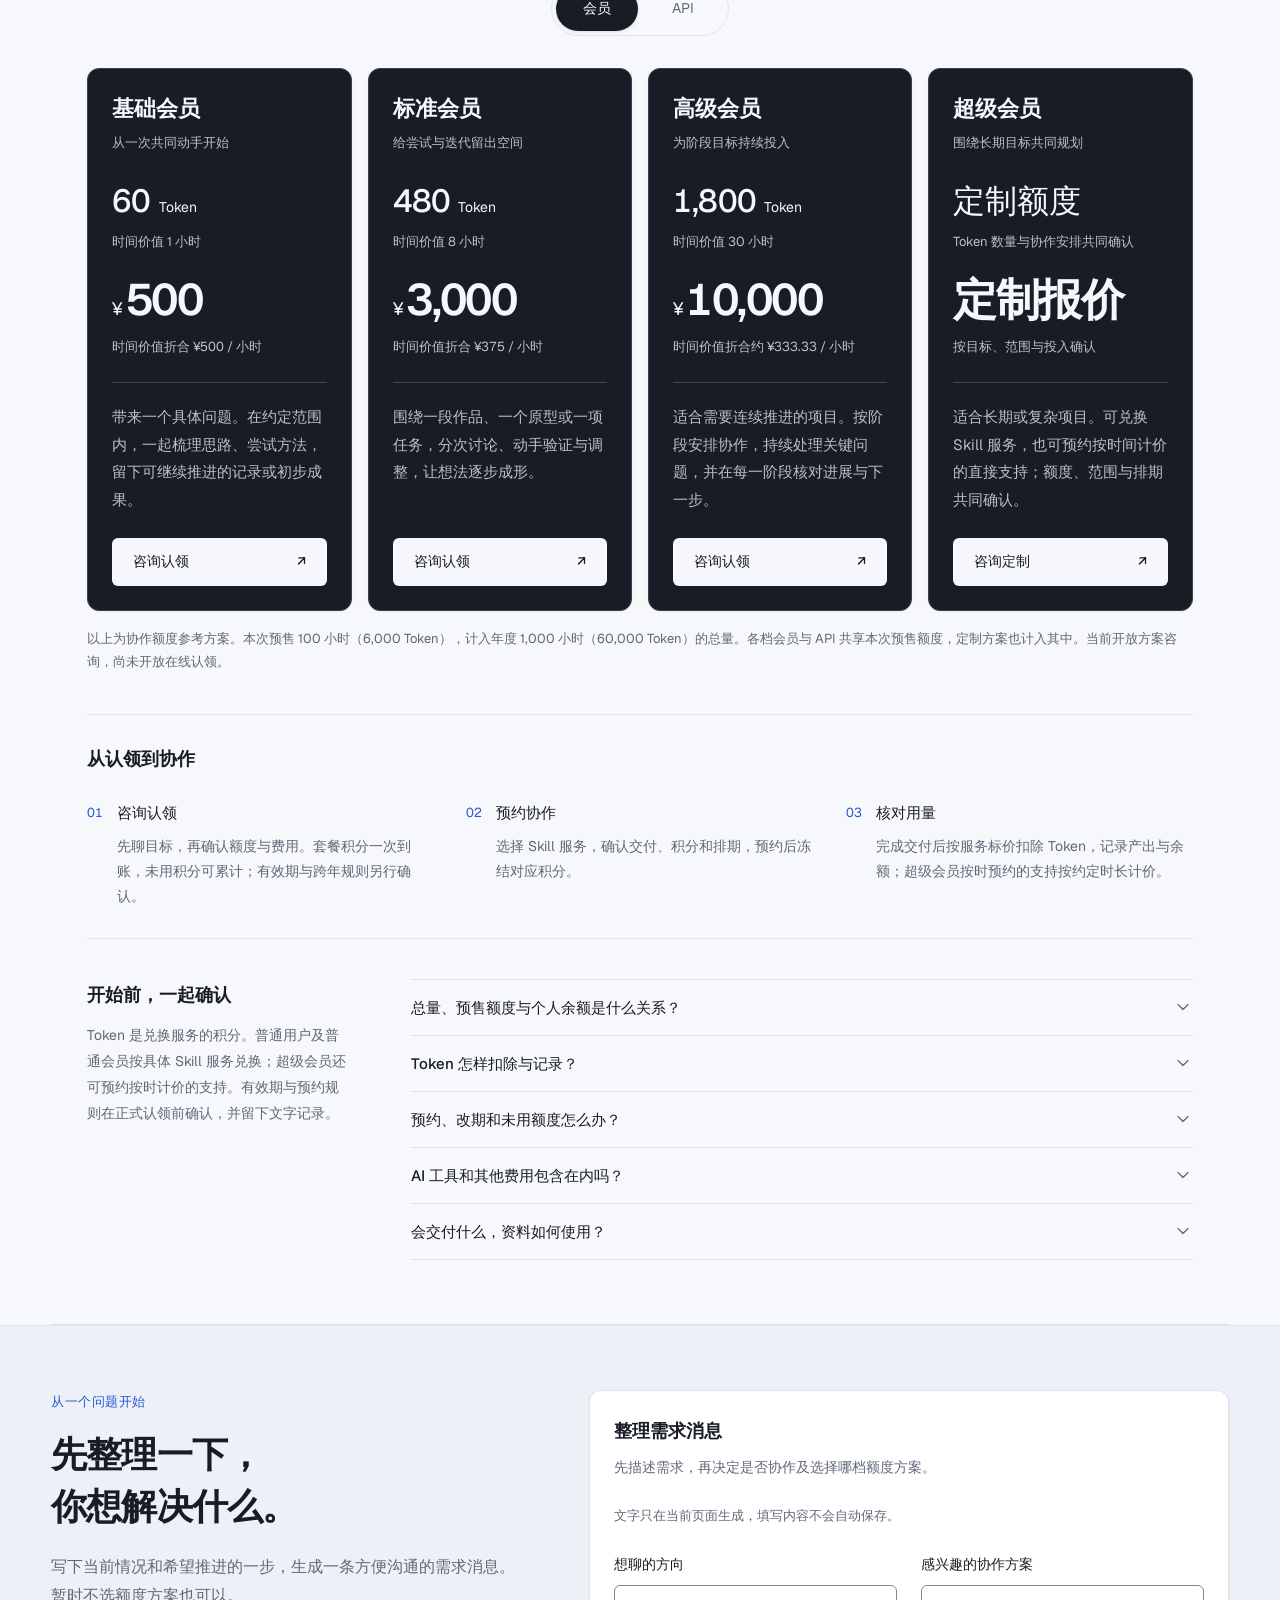
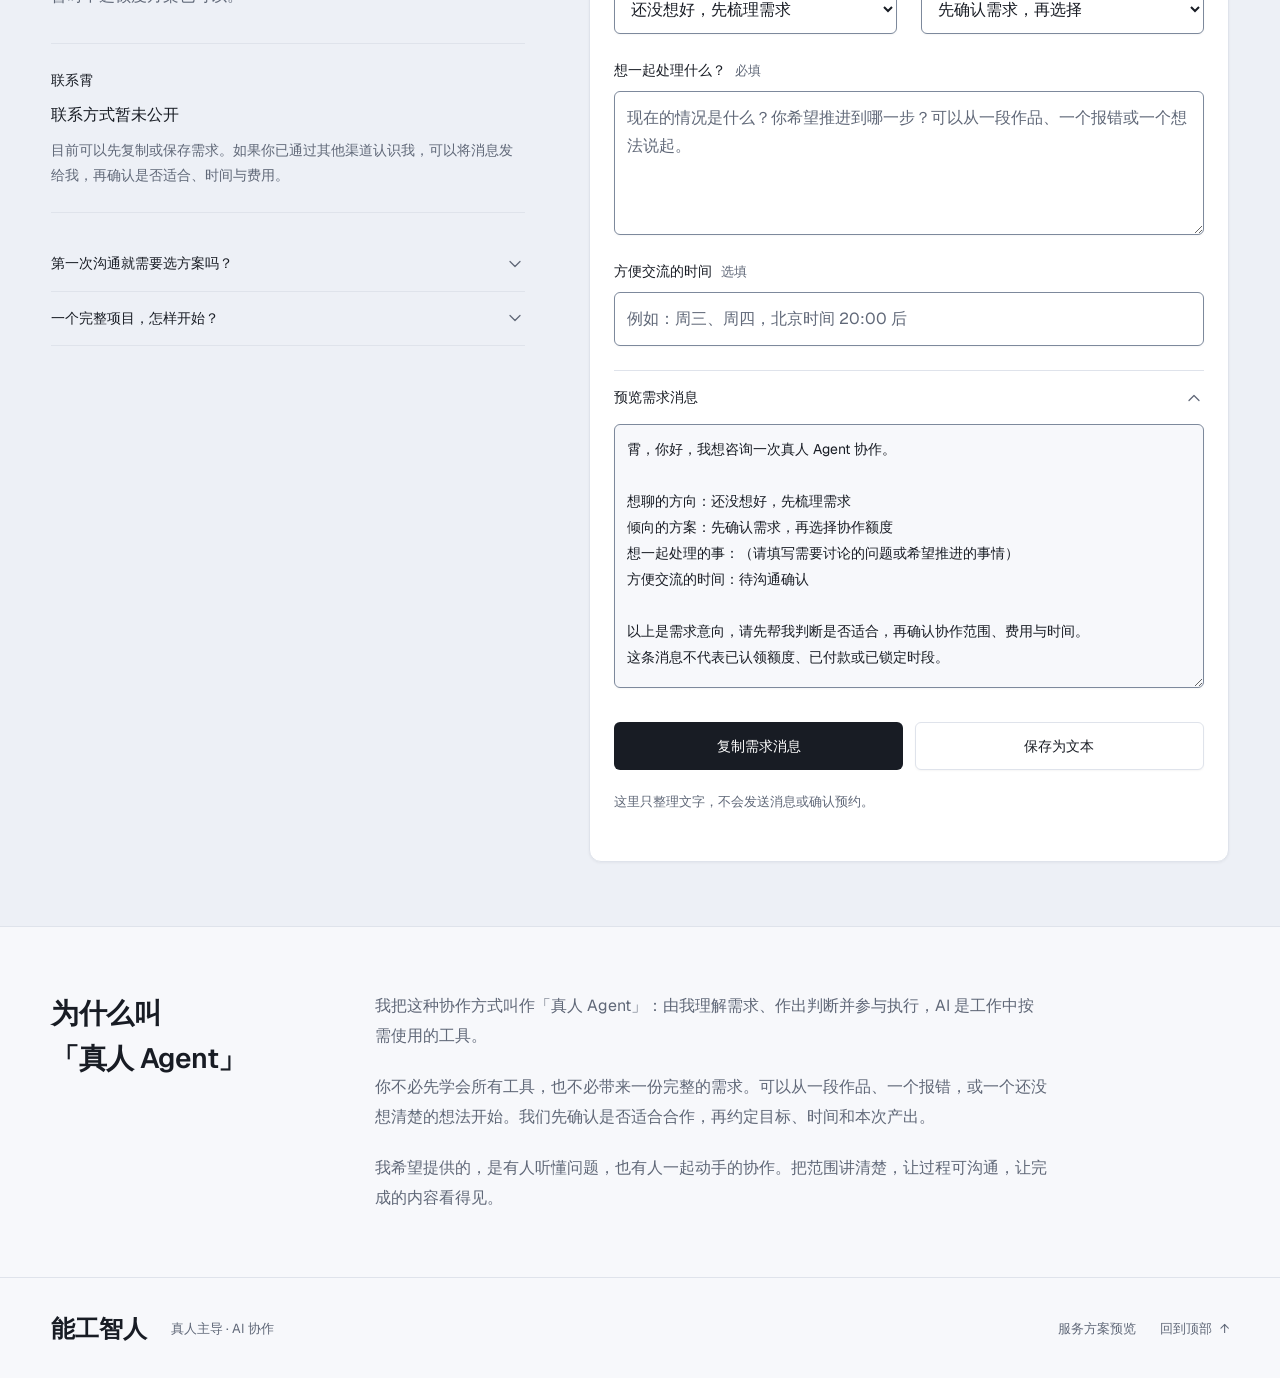
==== commit 5038c9f0: "Shorten Token introduction" ====
--- a/human-agent.html
+++ b/human-agent.html
@@ -373,13 +373,9 @@
         <summary class="chapter-toggle"><h2 class="chapter-title" lang="en">TOKEN</h2><svg class="icon accordion-chevron" viewBox="0 0 24 24" aria-hidden="true"><path d="m6 9 6 6 6-6"/></svg></summary>
         <div class="chapter-body">
           <div class="token-intro">
-            <p class="eyebrow">年度协作计划</p>
-            <h3>每年 1,000 小时，<br>与你共同创造。</h3>
-            <p class="token-tagline">认领额度，预约协作，留下成果。</p>
-            <p class="token-supply"><span>年度总额度</span><strong>60,000 <span lang="en">Token</span></strong></p>
-            <p class="token-presale token-tagline"><strong>本次预售 100 小时 · 6,000 Token</strong></p>
-            <p class="token-definition">1 Token = 1 分钟标准时间价值 · 服务按标价兑换</p>
-            <p class="token-value">从音乐制作、游戏音频到 AI 应用，由我参与理解、判断与执行，结合 AI 和专业工具，一起推进你的目标。</p>
+            <h3>本次预售 <span>6,000 Token</span></h3>
+            <p class="token-supply">年度总额 60,000 Token · 1,000 小时</p>
+            <p class="token-definition">1 Token = 1 分钟标准时间价值 · 按服务标价兑换</p>
           </div>
           <div class="token-tabs" role="tablist" aria-label="协作额度方案" hidden>
             <button type="button" role="tab" id="token-member-tab" aria-controls="token-member-panel" aria-selected="true">会员</button>
--- a/assets/human-agent.css
+++ b/assets/human-agent.css
@@ -178,14 +178,11 @@
 .process-list h4 { font-size: .9375rem; font-weight: 500; }
 .process-list p { margin-top: 8px; font-size: .875rem; color: var(--muted); }
 .section-heading .pricing-state { display: inline-block; margin-top: 12px; font-size: .8125rem; color: var(--accent); }
-.token-intro { max-width: 720px; margin: 0 auto 36px; text-align: center; }
-.token-intro h3 { margin-top: 12px; font-size: clamp(1.75rem, 3.2vw, 2.75rem); letter-spacing: -.035em; line-height: 1.4; text-wrap: balance; }
-.token-tagline { margin-top: 16px; color: var(--muted); }
-.token-supply { display: flex; flex-wrap: wrap; align-items: baseline; justify-content: center; gap: 4px 16px; margin-top: 28px; font-size: .875rem; }
-.token-supply strong { font-size: clamp(1.75rem, 3vw, 2.25rem); font-weight: 500; letter-spacing: -.025em; white-space: nowrap; font-variant-numeric: tabular-nums; }
-.token-supply strong span { font-size: 1rem; font-weight: 400; letter-spacing: 0; }
-.token-definition { margin-top: 4px; color: var(--muted); font-size: .8125rem; }
-.token-value { max-width: 38em; margin: 20px auto 0; color: var(--muted); font-size: .9375rem; }
+.token-intro { margin: 0 auto 24px; text-align: center; }
+.token-intro h3 { font-size: clamp(1.25rem, 2.5vw, 1.75rem); letter-spacing: -.025em; line-height: 1.5; }
+.token-intro h3 span { white-space: nowrap; font-variant-numeric: tabular-nums; }
+.token-supply { margin-top: 8px; color: var(--muted); font-size: .875rem; }
+.token-definition { margin-top: 6px; color: var(--muted); font-size: .8125rem; }
 .token-process { margin-top: 40px; padding-block: 28px; border-block: 1px solid var(--line); }
 .token-process > h3 { font-size: 1.125rem; }
 .token-tabs { display: flex; width: fit-content; gap: 4px; margin: 0 auto 32px; padding: 4px; border: 1px solid var(--line); border-radius: 999px; background: var(--paper); }
